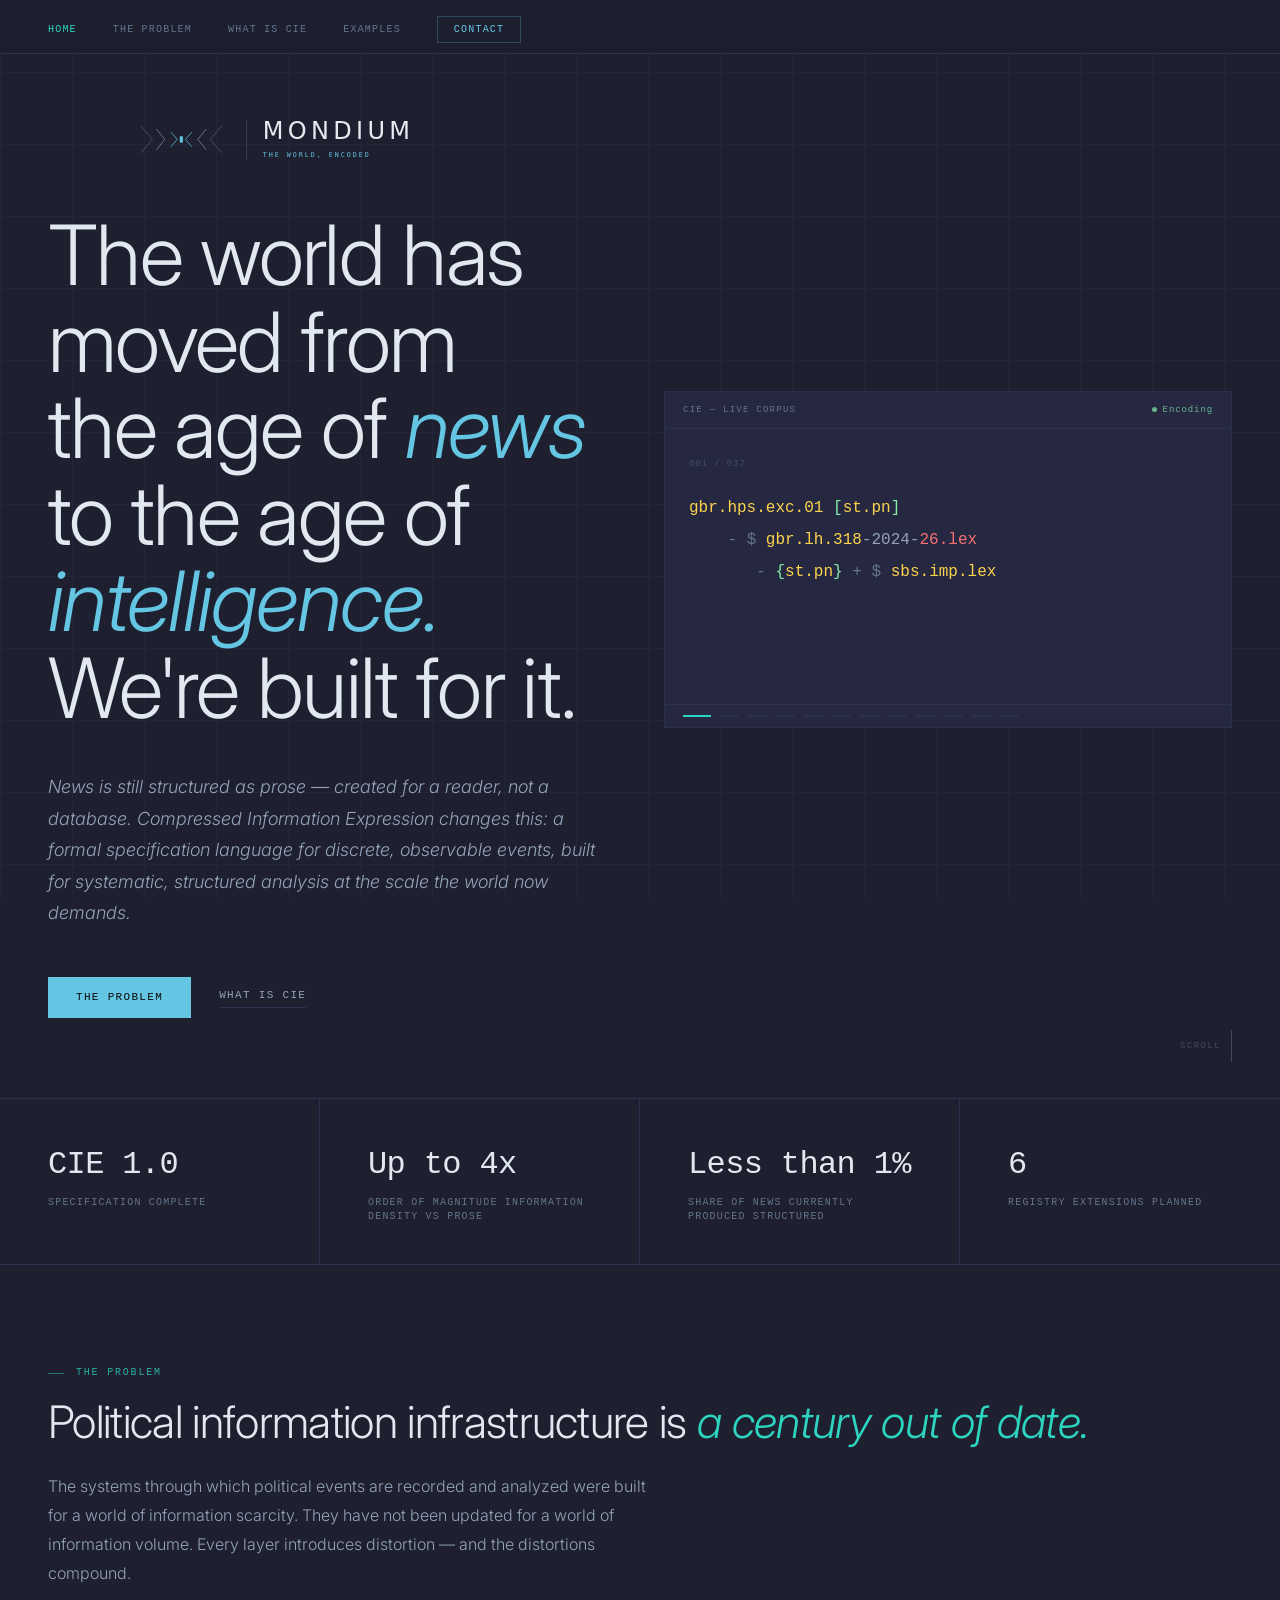
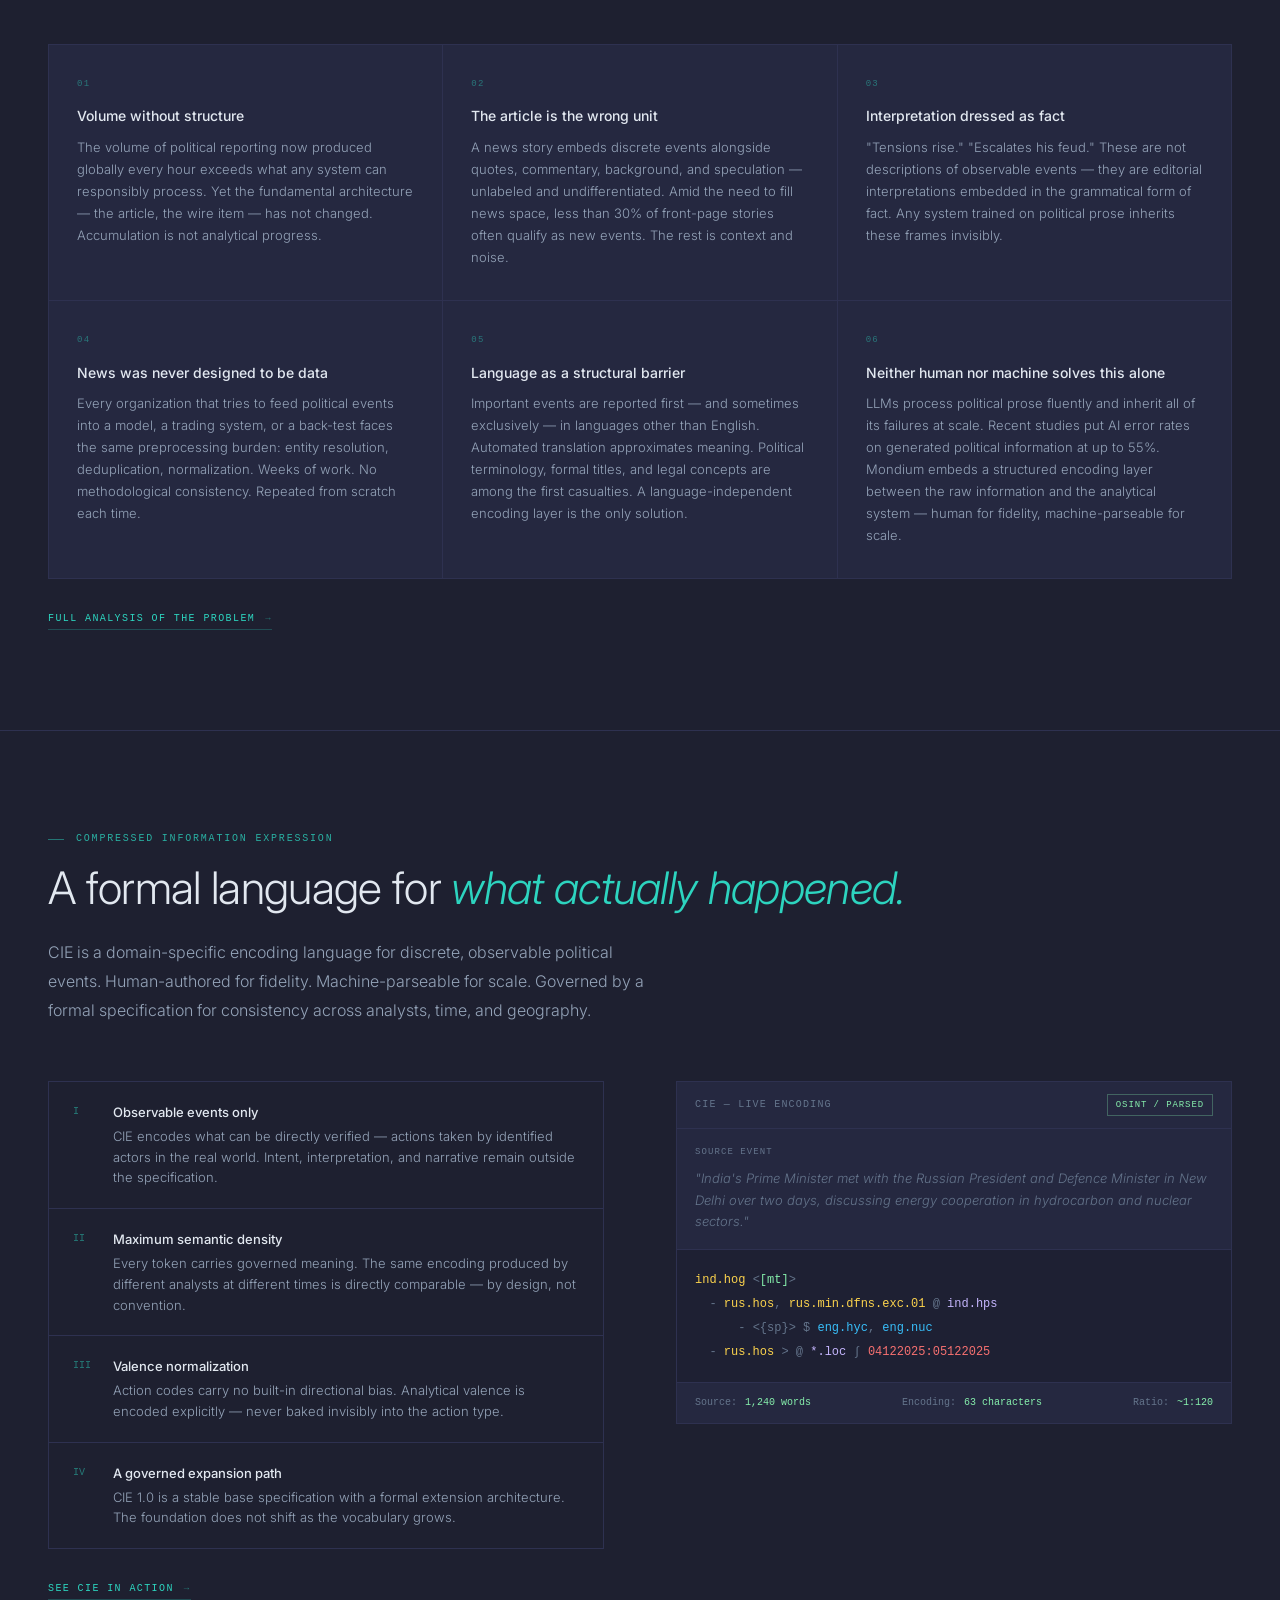
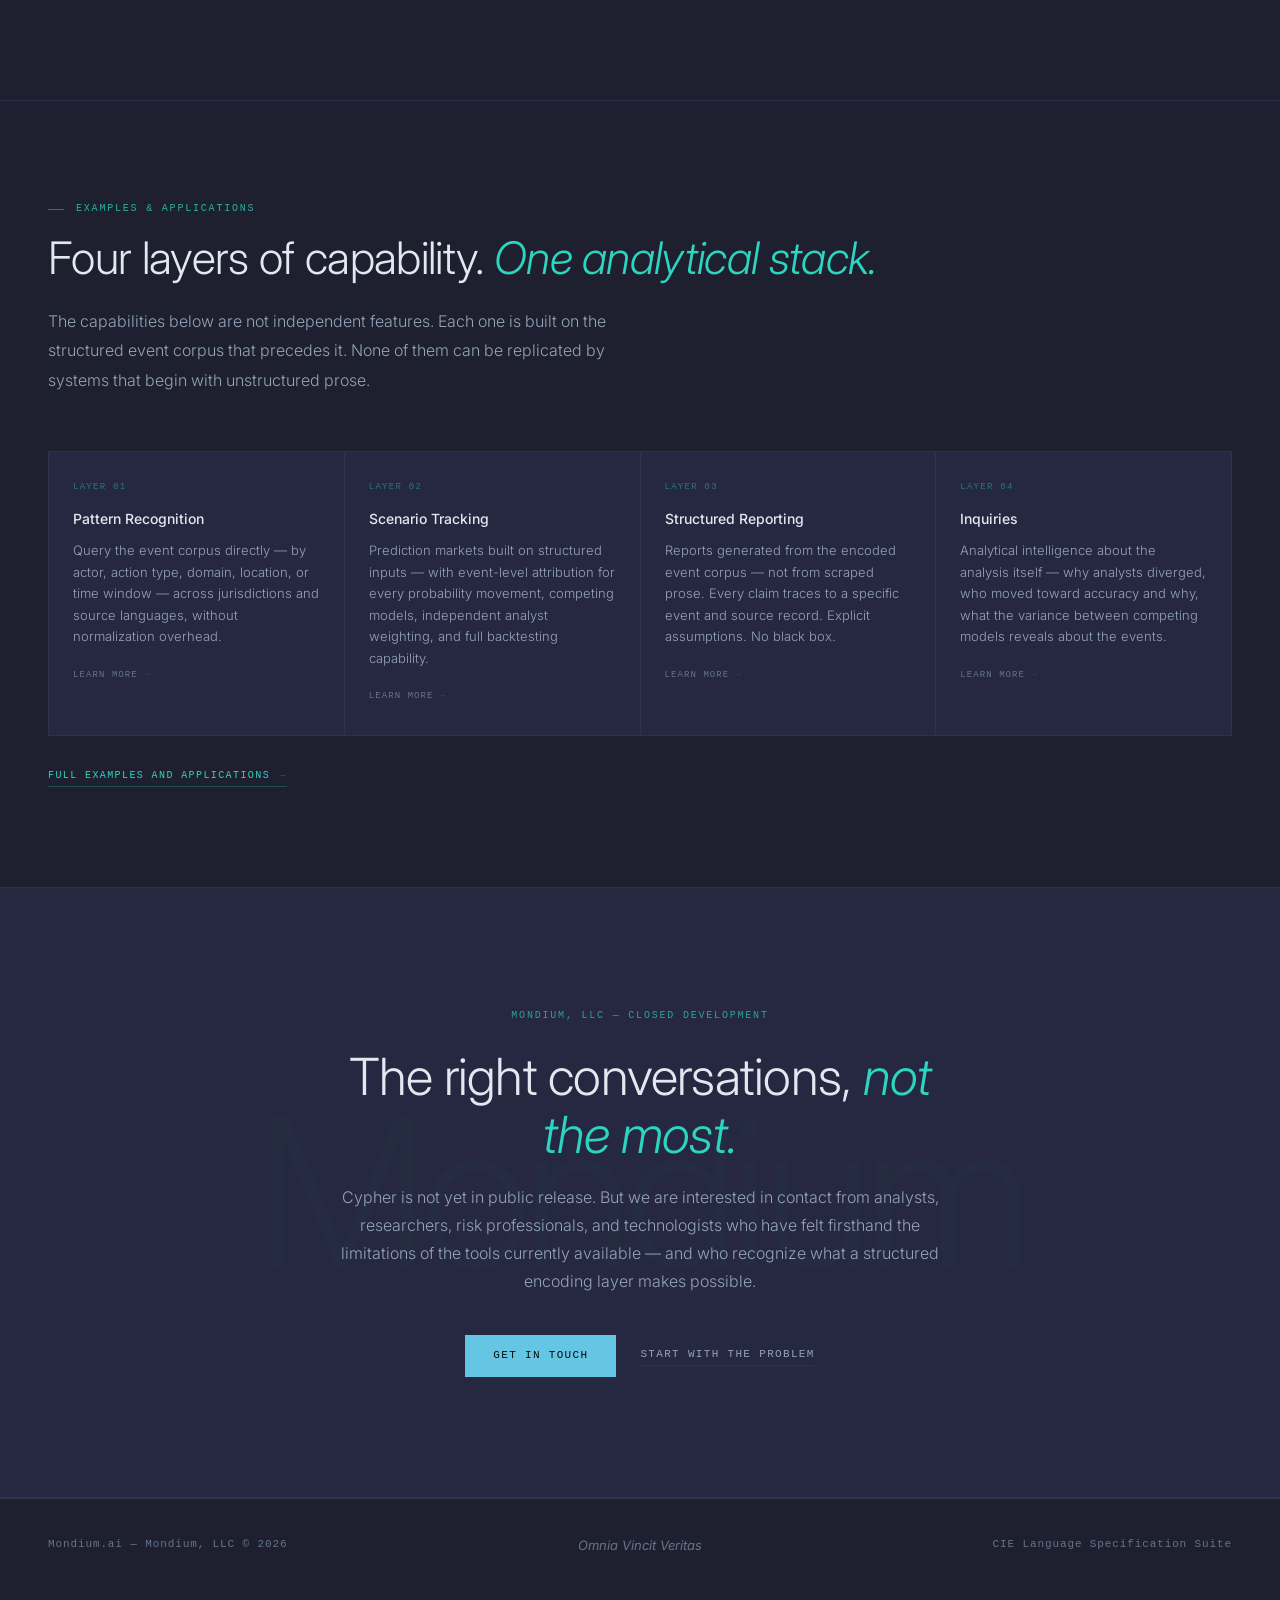
==== index.html @ 88718133 "Styling updates 3" ====
<!DOCTYPE html>
<html lang="en">
<head>
<meta charset="UTF-8">
<meta name="viewport" content="width=device-width, initial-scale=1.0">
<title>Mondium — From News to Intelligence</title>
<link rel="icon" type="image/svg+xml" href="mondium-favicon.jpg">
<link rel="stylesheet" href="https://fonts.googleapis.com/css2?family=Inter:wght@300;400;500&family=PT+Mono&display=swap">
<link rel="stylesheet" href="style.css">
</head>
<body>
<div class="page-wrap">

<!-- NAV -->
<nav>
  <div class="nav-inner">
    <ul class="nav-links">
      <li><a href="index.html" class="active">Home</a></li>
      <li><a href="problem.html">The Problem</a></li>
      <li><a href="cie.html">What Is CIE</a></li>
      <li><a href="examples.html">Examples</a></li>
      <li><a href="contact.html" class="nav-cta">Contact</a></li>
    </ul>
  </div>
</nav>

<!-- HERO -->
<div class="hero">
  <div class="hero-left">
    <img src="mondium-lockup-primary.svg" alt="Mondium" class="hero-logo">

    <h1 class="hero-title">
      The world has moved from<br>
      the age of <em>news</em><br>
      to the age of <em>intelligence.</em><br>
      We're built for it.
    </h1>

  <p class="hero-body">News is still structured as prose — created for a reader, not a database. Compressed Information Expression changes this: a formal specification language for discrete, observable events, built for systematic, structured analysis at the scale the world now demands.</p>

  <div class="hero-actions">
      <a href="problem.html" class="btn-primary">The Problem</a>
      <a href="cie.html" class="btn-ghost">What Is CIE</a>
    </div>
  </div><!-- /hero-left -->

  <div class="hero-right">
    <div class="animatic-shell">
      <div class="animatic-header">
        <span class="animatic-header-label">CIE — Live Corpus</span>
        <span class="animatic-status">Encoding</span>
      </div>
      <div class="animatic-body">
        <div class="animatic-counter" id="animatic-counter">001 / 038</div>
        <div class="animatic-text" id="animatic-text"></div>
      </div>
      <div class="animatic-footer" id="animatic-pips"></div>
    </div>
  </div>
 
  <div class="hero-scroll-indicator">Scroll</div>
</div>

<!-- METRICS STRIP -->
<div class="metrics-strip">
  <div class="metric">
    <span class="metric-value">CIE 1.0</span>
    <span class="metric-label">Specification complete</span>
  </div>
  <div class="metric">
    <span class="metric-value">Up to 4x</span>
    <span class="metric-label">Order of Magnitude information density vs Prose</span>
  </div>
  <div class="metric">
    <span class="metric-value">Less than 1%</span>
    <span class="metric-label">Share of news currently produced structured</span>
  </div>
  <div class="metric">
    <span class="metric-value">6</span>
    <span class="metric-label">Registry extensions planned</span>
  </div>
</div>

<!-- PROBLEM SECTION -->
<div class="landing-section" id="section-problem">
  <div class="section-inner">
    <div class="section-eyebrow">The Problem</div>
    <h2 class="section-h">Political information infrastructure is <em>a century out of date.</em></h2>
    <p class="section-intro">The systems through which political events are recorded and analyzed were built for a world of information scarcity. They have not been updated for a world of information volume. Every layer introduces distortion — and the distortions compound.</p>

    <div class="problem-grid">
      <div class="problem-card">
        <div class="problem-card-num">01</div>
        <h3>Volume without structure</h3>
        <p>The volume of political reporting now produced globally every hour exceeds what any system can responsibly process. Yet the fundamental architecture — the article, the wire item — has not changed. Accumulation is not analytical progress.</p>
      </div>
      <div class="problem-card">
        <div class="problem-card-num">02</div>
        <h3>The article is the wrong unit</h3>
        <p>A news story embeds discrete events alongside quotes, commentary, background, and speculation — unlabeled and undifferentiated. Amid the need to fill news space, less than 30% of front-page stories often qualify as new events. The rest is context and noise.</p>
      </div>
      <div class="problem-card">
        <div class="problem-card-num">03</div>
        <h3>Interpretation dressed as fact</h3>
        <p>"Tensions rise." "Escalates his feud." These are not descriptions of observable events — they are editorial interpretations embedded in the grammatical form of fact. Any system trained on political prose inherits these frames invisibly.</p>
      </div>
      <div class="problem-card">
        <div class="problem-card-num">04</div>
        <h3>News was never designed to be data</h3>
        <p>Every organization that tries to feed political events into a model, a trading system, or a back-test faces the same preprocessing burden: entity resolution, deduplication, normalization. Weeks of work. No methodological consistency. Repeated from scratch each time.</p>
      </div>
      <div class="problem-card">
        <div class="problem-card-num">05</div>
        <h3>Language as a structural barrier</h3>
        <p>Important events are reported first — and sometimes exclusively — in languages other than English. Automated translation approximates meaning. Political terminology, formal titles, and legal concepts are among the first casualties. A language-independent encoding layer is the only solution.</p>
      </div>
      <div class="problem-card">
        <div class="problem-card-num">06</div>
        <h3>Neither human nor machine solves this alone</h3>
        <p>LLMs process political prose fluently and inherit all of its failures at scale. Recent studies put AI error rates on generated political information at up to 55%. Mondium embeds a structured encoding layer between the raw information and the analytical system — human for fidelity, machine-parseable for scale.</p>
      </div>
    </div>

    <a href="problem.html" class="section-link">Full analysis of the problem <span>→</span></a>
  </div>
</div>

<!-- CIE SECTION -->
<div class="landing-section" id="section-cie">
  <div class="section-inner">
    <div class="section-eyebrow">Compressed Information Expression</div>
    <h2 class="section-h">A formal language for <em>what actually happened.</em></h2>
    <p class="section-intro">CIE is a domain-specific encoding language for discrete, observable political events. Human-authored for fidelity. Machine-parseable for scale. Governed by a formal specification for consistency across analysts, time, and geography.</p>

    <div class="cie-split">
      <div>
        <div class="cie-principles-list">
          <div class="cie-principle">
            <span class="cie-principle-glyph">I</span>
            <div class="cie-principle-text">
              <strong>Observable events only</strong>
              CIE encodes what can be directly verified — actions taken by identified actors in the real world. Intent, interpretation, and narrative remain outside the specification.
            </div>
          </div>
          <div class="cie-principle">
            <span class="cie-principle-glyph">II</span>
            <div class="cie-principle-text">
              <strong>Maximum semantic density</strong>
              Every token carries governed meaning. The same encoding produced by different analysts at different times is directly comparable — by design, not convention.
            </div>
          </div>
          <div class="cie-principle">
            <span class="cie-principle-glyph">III</span>
            <div class="cie-principle-text">
              <strong>Valence normalization</strong>
              Action codes carry no built-in directional bias. Analytical valence is encoded explicitly — never baked invisibly into the action type.
            </div>
          </div>
          <div class="cie-principle">
            <span class="cie-principle-glyph">IV</span>
            <div class="cie-principle-text">
              <strong>A governed expansion path</strong>
              CIE 1.0 is a stable base specification with a formal extension architecture. The foundation does not shift as the vocabulary grows.
            </div>
          </div>
        </div>

        <a href="cie.html" class="section-link">See CIE in action <span>→</span></a>
      </div>

      <div class="cie-encoding-preview">
        <div class="encoding-preview-header">
          <span class="encoding-preview-label">CIE — Live Encoding</span>
          <span class="encoding-preview-badge">OSINT / Parsed</span>
        </div>
        <div class="encoding-preview-source">
          <strong>Source event</strong>
          "India's Prime Minister met with the Russian President and Defence Minister in New Delhi over two days, discussing energy cooperation in hydrocarbon and nuclear sectors."
        </div>
<pre class="encoding-preview-code"><span class="tok-actor">ind.hog</span> <span class="tok-operator">&lt;</span><span class="tok-action">[mt]</span><span class="tok-operator">&gt;</span>
  <span class="tok-operator">-</span> <span class="tok-actor">rus.hos</span><span class="tok-operator">,</span> <span class="tok-actor">rus.min.dfns.exc.01</span> <span class="tok-operator">@</span> <span class="tok-location">ind.hps</span>
      <span class="tok-operator">-</span> <span class="tok-operator">&lt;{sp}&gt;</span> <span class="tok-operator">$</span> <span class="tok-domain">eng.hyc</span><span class="tok-operator">,</span> <span class="tok-domain">eng.nuc</span>
  <span class="tok-operator">-</span> <span class="tok-actor">rus.hos</span> <span class="tok-operator">&gt; @</span> <span class="tok-location">*.loc</span> <span class="tok-operator">&#x222b;</span> <span class="tok-value">04122025:05122025</span></pre>
        <div class="encoding-preview-footer">
          <span class="encoding-stat">Source: <span class="encoding-stat-val">1,240 words</span></span>
          <span class="encoding-stat">Encoding: <span class="encoding-stat-val">63 characters</span></span>
          <span class="encoding-stat">Ratio: <span class="encoding-stat-val">~1:120</span></span>
        </div>
      </div>
    </div>
  </div>
</div>

<!-- EXAMPLES SECTION -->
<div class="landing-section" id="section-examples">
  <div class="section-inner">
    <div class="section-eyebrow">Examples &amp; Applications</div>
    <h2 class="section-h">Four layers of capability. <em>One analytical stack.</em></h2>
    <p class="section-intro">The capabilities below are not independent features. Each one is built on the structured event corpus that precedes it. None of them can be replicated by systems that begin with unstructured prose.</p>

    <div class="stack-row">
      <a href="examples.html#entry-1" class="stack-card">
        <div class="stack-card-layer">Layer 01</div>
        <h3>Pattern Recognition</h3>
        <p>Query the event corpus directly — by actor, action type, domain, location, or time window — across jurisdictions and source languages, without normalization overhead.</p>
        <span class="stack-card-link">Learn more <span style="opacity:0.4; font-size:9px;">→</span></span>
      </a>
      <a href="examples.html#entry-2" class="stack-card">
        <div class="stack-card-layer">Layer 02</div>
        <h3>Scenario Tracking</h3>
        <p>Prediction markets built on structured inputs — with event-level attribution for every probability movement, competing models, independent analyst weighting, and full backtesting capability.</p>
        <span class="stack-card-link">Learn more <span style="opacity:0.4; font-size:9px;">→</span></span>
      </a>
      <a href="examples.html#entry-3" class="stack-card">
        <div class="stack-card-layer">Layer 03</div>
        <h3>Structured Reporting</h3>
        <p>Reports generated from the encoded event corpus — not from scraped prose. Every claim traces to a specific event and source record. Explicit assumptions. No black box.</p>
        <span class="stack-card-link">Learn more <span style="opacity:0.4; font-size:9px;">→</span></span>
      </a>
      <a href="examples.html#entry-4" class="stack-card">
        <div class="stack-card-layer">Layer 04</div>
        <h3>Inquiries</h3>
        <p>Analytical intelligence about the analysis itself — why analysts diverged, who moved toward accuracy and why, what the variance between competing models reveals about the events.</p>
        <span class="stack-card-link">Learn more <span style="opacity:0.4; font-size:9px;">→</span></span>
      </a>
    </div>

    <a href="examples.html" class="section-link">Full examples and applications <span>→</span></a>
  </div>
</div>

<!-- CTA SECTION -->
<div class="cta-section landing-section" id="section-cta">
  <div class="cta-bg">Mondium</div>
  <div class="cta-inner">
    <div class="cta-eyebrow">Mondium, LLC — Closed Development</div>
    <h2 class="cta-h">The right conversations, <em>not the most.</em></h2>
    <p class="cta-body">Cypher is not yet in public release. But we are interested in contact from analysts, researchers, risk professionals, and technologists who have felt firsthand the limitations of the tools currently available — and who recognize what a structured encoding layer makes possible.</p>
    <div class="cta-actions">
      <a href="contact.html" class="btn-primary">Get in touch</a>
      <a href="problem.html" class="btn-ghost">Start with the problem</a>
    </div>
  </div>
</div>

<!-- FOOTER -->
<footer>
  <span class="footer-left">Mondium<em>.</em>ai — Mondium, LLC © 2026</span>
  <span class="footer-motto">Omnia Vincit Veritas</span>
  <span class="footer-right">CIE Language Specification Suite</span>
</footer>

</div><!-- /page-wrap -->

<script>
// ── SCROLL REVEAL ──
const sections = document.querySelectorAll('.landing-section');
const revealObs = new IntersectionObserver((entries) => {
  entries.forEach(e => { if (e.isIntersecting) e.target.classList.add('visible'); });
}, { threshold: 0.06 });
sections.forEach(s => revealObs.observe(s));
 
// ── CIE ANIMATIC ──
const EXAMPLES = [
  `rus.hos.spx [st.sn]
   - $ {st.pr} / usa.hos -> rus<>ukr
    - {st.sn} rus.hos x[rv] {st.pr}
        - [st.gp] $ {st.sp} -> (usa, ukr).hos`,
 
  `usa.hos <[mt]>
    - usa.sbs.nys.lh.102 $ usa.sbs.nys.nyc.exc.01`,
 
  `gbr.uh.522 [rp.re]
     - $ axn.hlth / gbr.hog ∫ 01012020:30042021
        - {rp.re} [st.cr] *.hlth
       - [st.pr] $ *.hlth, *.scnc, *.infr.cms`,
 
  `jpn.sbs.nii.exc.01 [vu]
    - $ {sb} / jpn.com.soe.4911.01
       - *.exc.01 [an.in] $ [nt] {vu} @ jpn.sbs.nii.lh
               - >> {nt} 02122025`,
 
  `aus.min.infr.cms.psc.exc.01 [su]
    - $ aus.prl.lh.2024.127.lex
       - {su} -> usa.com.4899.006
               - > 10122025`,
 
  `nga.org.rlg.xtn.mmb.001.exc.01 [st.ds]
    - [st.es] $ {ab}.qty ^ ev.21112025.waf.001
              - 12.adt, 303.enf`,
 
  `usa.min.forn.exc.01 <[mt]> ukr.min.dfns.ary.exc.03
    - $ ukr<>rus @ che.sbs.gnv
          - usa.min.forn.exc.01 [st.pn] {mt} :: ++
          - ukr.min.dfns.exc.01 [st.gp] {mt}`,
 
  `(fra.min.jstc, .gndm).exc.01 [st.gp]
    - @ fra.sbs.pac.cpl
    - $ axn.vrbn, *.psc @ *.loc
           - {an.in} min.jstc, .gndm >> [sr] @ *.loc`,
 
  `bra.jud.grtc.01 [rl]
    - {rl} $ ap-2668.dkt
      - -> bra.1955.001 :: [jl] ∫ *.dt:27112052`,
 
  `gbr.hps.exc.01 [st.pn]
    - $ gbr.lh.318-2024-26.lex
       - {st.pn} + $ sbs.imp.lex`,
 
  `vat.sbs.kdn.knt.exc.01 [st.cr]
    - ^ e.21112025.waf.001 $ axn / nga.min.gndm`,
 
  `indv.und [cl.ax]
     - $ usa.com.pvt.2911.01
      - >> com.unm [vs] *.com usd.15.bln ∫ *:31122025`,
 
  `deu.sbs.fsc.jstc.grct.vrbn.02 [op]
    - az-4st-2-25.dkt {id} vrbn.angf
        - 6.hom, 1.fem
              - *.dkt [st.as] *.civ $ vrbn.ide.051`,
 
  `ukr.hos.dfns.cme.exc.01 [cl.fx]
    - ^ e.23112025.weu.002
            - {cl.fx} : <[ag]> ^ e.*`,
 
  `fra.hos [a-in]
    - >> [st.pr] _dfns.lex_ ∫ *:29112025
       - [st.ds] *.lex $ fra.min.dfns {hi}`,
 
  `chn.sbs.hkg.ntfd.incd.exc.01 [st.ds]
    - $ axn.incd @ *.loc 26112025.utc.0651
            - {di} civ.65 + , {ij} *.270 -
           - unk.hom, *.fem, *.enf`,
 
  `gnb.1972.001 [st.cf]
   - gnb.min.dfns.ary {rm} gnb.1972.001 ! gnb.hos`,
 
  `usa.sbs.geo.jstc.vrbn.cmte.exc.01 [st.sn]
    - $ 23sc188947.dkt
        - {wd} dkt.*`,
 
  `fra.jstc.grtc.vrbn [rl]
    - $ 24-82.486.dkt
        - {rl} $ dkt.* : sldg`,
 
  `igo.002.exc.exc.01 [st.sn]
    - @ igo.002.lh
          - {st.cr} rus.min.forn ^ e.23112025.weu.0002
               - {st.pn} rus.min.forn x[rc] <{mt}>`,
 
  `gnb.hos.gndm.exc.01 [st.cf]
    - $ gnb.dfns.ary {rm} gnb.1972.018 $ gnb.hos
           - [s-st] {ap} $ gnb.hos : gnb.1960.021`,
 
  `isr.hog.dfns.dig.cme.spx {st.ds}
    - {ak} # (dig) @ isr.com.sec.5911
           - ∫ unk.wk:*.dt
        - [s-as] $ {ak} -> irn.min.intl / org.und.06`,
 
  `ind.hog <[mt]>
    - rus.hos, rus.min.dfns.exc.01 @ ind.hps
           - <{sp}> $ eng.hyc, eng.nuc
       - rus.hos > @ *.loc ∫ 04122025:05122025`,
 
  `chn.ccp.cme.exc.01 <[mt]>
    - fra.hos @ chn.hps
      - <{sp}> $ rus<>ukr, chn<>fra
          - fra.hos > @ *.loc ∫ 04122025:06122025`,
 
  `esp.com.soe.4833.01 [st.sn]
        - $ che.org.4833.01 / ∫ ev.12052026:16052026.weu
            - {st.sn} x[rc] *.ev`,
 
  `usa.hos.spx [an.mt]
    - usa.min.forn.amb.spec.012 <> ukr.hos.dfns.cme.chm.exc.01
            - > 04122025, @ usa.sbs.fld.mia
               - <[sp]> $ ukr<>rus`,
 
  `usa.hos.spx [st.rp]
    - rwa.hos <{mt}> cod.hos @ usa.cpl
            - {st.rp} rwa.hos [ag] cod.hos $ || <{ak}> @ (rwa, cod).grnz`,
 
  `igo.002.exc.exc.01 [st.sn]
    - $ igo.002.lh *.uh /{vu}/ com.2025.828.lex
          - // $ *.lh.cme.resr.eng, *.lh.cme.trde, *.lh, *.uh {vo}
             - *.lh, .uh [vo] ∫ 11122025:15122025`,
 
  `usa.sbs.ilo.chi.educ.cme.spx [st.sn] $ ilo.sbs.chi.2024.l.004023.dkt
       - {sl} $ dkt.klgr ~ USD 17.5 mln`,
 
  `twn.com.3672.012 [rp.re]
        - $ 3355.vpkt.prx
        - *.prx ∫ 2024.4:2025.4 ~ 117.38.pct usd`,
 
  `deu.com.2711.003 [cl.ax] fra.hos {s-cr} $ usa.hos
        - {s-cr} @ *.hos<{sp}>ukr.hos, deu.hog
        - *. usa.hos x[rc] ukr<{sp}>rus`,
 
  `rus.hos [s-gp] $ rus<>ukr / <{mt}>, <{ag}>`,
 
  `sgp.jstc.grtc.vrbn.02 [rl]
     - $ (900426-2024, 900427-2024).dkt
     - {rl} $ *.dkt : sldg`,
 
  `tha.dfns.ary.spx [st.ds]
    - tha.ary {ak} khm.loc.3+
         - {ak} @ ∫ ~ (13.9.no, 103.2.es).loc # *.ary, *.arf
         - [cl.uv] khm.ary [nu] tha.ary.unk.1+ [ij] *.8.+`,
 
  `jpn.min.infr.mteo.spx [st.wr]
    - $ natx.smsc ~ @ (40.8.no, 143.2.es)
    - {st.wr} natx.tsun @ jpn.sbs.amr, *.hkk, *.iwt`,
 
  `ben.hos [st.sn] $ ev.07122025.ssa.001
  - [s-cf] ^ *.ev x[rm] ben.1958.001 $ ben.hos`,
 
  `rus.hos.spx [st.sn]
 - $ {st.pr} / usa.hos
     - >> [ap] usa.1982.001`
];
 
// Lightweight syntax colorizer
function colorize(text) {
  // We build the output char by char but apply spans around recognizable token patterns
  // Use a simple replacement approach on the plain text
  let html = text
    // Escape HTML first
    .replace(/&/g, '&amp;')
    .replace(/</g, '&lt;')
    .replace(/>/g, '&gt;');
 
  // Action codes [xx.xx] and {xx.xx}
  html = html.replace(/(\[[\w.\-]+\])/g, '<span class="t-action">$1</span>');
  html = html.replace(/(\{[\w.\-]+\})/g, '<span class="t-action">$1</span>');
 
  // Operators: ->, >>, !, ::, ^, @, $, ∫, ~, #, *, //, /, |, +, -, <>, ++, --
  html = html.replace(/(->|>>|&lt;&gt;|\+\+|--|\|\||::|\^|@|\$|∫|~|#|\/\/|[+\-!|\/](?!\w))/g,
    '<span class="t-op">$1</span>');
 
  // Location patterns: *.sbs.xxx, xxx.sbs.xxx, coordinate (nn.n.xx, nn.n.xx)
  html = html.replace(/([a-z]{2,5}\.sbs\.[a-z0-9.]+)/g, '<span class="t-location">$1</span>');
  html = html.replace(/(\(\d+\.\d+\.[a-z]+,\s*\d+\.\d+\.[a-z]+\))/g, '<span class="t-location">$1</span>');
 
  // Domain codes: axn.xxx, eng.xxx, natx.xxx, vrbn.xxx, psc, infr, etc
  html = html.replace(/\b(axn|eng|natx|vrbn|psc|infr|incd|ide|hlth|scnc|cms|sec|gndm|dfns|forn|jstc|rlg|educ|com|trde|resr)\.[a-z0-9.]+/g,
    '<span class="t-domain">$&</span>');
 
  // Actor patterns: 3-letter country code dot chains
  html = html.replace(/\b([a-z]{2,4}\.[a-z0-9]{2,}(?:\.[a-z0-9]+){0,6})\b/g, (match) => {
    // avoid re-wrapping already-wrapped spans
    if (match.startsWith('t-') || match.includes('span')) return match;
    return `<span class="t-actor">${match}</span>`;
  });
 
  // Values: dates, numbers with units
  html = html.replace(/\b(\d{8}|\d{4,8}:\d{4,8}|\d+\.\d+\.(?:pct|bln|mln)|usd\.\d+[\.\d]*|USD\s[\d.]+\s\w+|\d+\.\w+)\b/g,
    '<span class="t-value">$1</span>');
 
  return html;
}
 
const textEl    = document.getElementById('animatic-text');
const counterEl = document.getElementById('animatic-counter');
const pipsEl    = document.getElementById('animatic-pips');
 
const TOTAL     = EXAMPLES.length;
const TYPECHAR  = 18;   // ms per character
const PAUSE     = 3200; // ms to hold after full reveal
const FADE      = 400;  // ms fade transition
 
// Build pip indicators (show up to 12, dots for rest)
const PIP_MAX = 12;
for (let i = 0; i < Math.min(TOTAL, PIP_MAX); i++) {
  const pip = document.createElement('div');
  pip.className = 'animatic-progress-pip';
  pip.id = `pip-${i}`;
  pipsEl.appendChild(pip);
}
 
// Shuffle array (Fisher-Yates)
function shuffle(arr) {
  const a = [...arr];
  for (let i = a.length - 1; i > 0; i--) {
    const j = Math.floor(Math.random() * (i + 1));
    [a[i], a[j]] = [a[j], a[i]];
  }
  return a;
}
 
let queue    = shuffle(EXAMPLES);
let idx      = 0;
let charTimer, pauseTimer;
let running  = true;
 
function updatePips(n) {
  const pipIdx = n % PIP_MAX;
  document.querySelectorAll('.animatic-progress-pip').forEach((p, i) => {
    p.classList.toggle('active', i === pipIdx);
  });
}
 
function updateCounter(n) {
  const display = String(n + 1).padStart(3, '0');
  const total   = String(TOTAL).padStart(3, '0');
  counterEl.textContent = `${display} / ${total}`;
}
 
function typeExample(exampleIdx) {
  if (!running) return;
  const raw   = queue[exampleIdx % queue.length];
  const chars = [...raw]; // preserve unicode
  let   pos   = 0;
 
  updateCounter(exampleIdx);
  updatePips(exampleIdx);
 
  textEl.style.opacity = '0';
  textEl.innerHTML     = '';
 
  // Short fade-in delay then start typing
  setTimeout(() => {
    textEl.style.transition = `opacity ${FADE}ms`;
    textEl.style.opacity    = '1';
 
    function typeNext() {
      if (!running) return;
      if (pos < chars.length) {
        pos++;
        // Render colorized version of what's typed so far
        const partial = chars.slice(0, pos).join('');
        textEl.innerHTML = colorize(partial) + '<span class="animatic-cursor"></span>';
        charTimer = setTimeout(typeNext, TYPECHAR);
      } else {
        // Finished — remove cursor, pause, then fade out
        textEl.innerHTML = colorize(raw);
        pauseTimer = setTimeout(() => {
          textEl.style.transition = `opacity ${FADE}ms`;
          textEl.style.opacity    = '0';
          setTimeout(() => {
            idx = (idx + 1) % TOTAL;
            if (idx === 0) queue = shuffle(EXAMPLES); // re-shuffle each cycle
            typeExample(idx);
          }, FADE + 80);
        }, PAUSE);
      }
    }
 
    typeNext();
  }, 120);
}
 
// Pause when tab hidden, resume when visible
document.addEventListener('visibilitychange', () => {
  if (document.hidden) {
    running = false;
    clearTimeout(charTimer);
    clearTimeout(pauseTimer);
  } else {
    running = true;
    typeExample(idx);
  }
});
 
// Kick off
typeExample(0);
</script>
</body>
</html>
---- style.css ----
/* ── RESET ── */
*, *::before, *::after { box-sizing: border-box; margin: 0; padding: 0; }

/* ── DESIGN TOKENS ── */
:root {
  --bg:             #1e2030;
  --bg-surface:     #252840;
  --bg-card:        #252840;
  --bg-card-hover:  #2e3150;
  --border:         #2e3150;
  --border-med:     rgba(46,49,80,0.8);
  --border-accent:  rgba(45,212,191,0.3);
  --text-primary:   #e2e8f0;
  --text-secondary: #94a3b8;
  --text-tertiary:  #64748b;
  --accent:         #2dd4bf;
  --accent-bright:  #2dd4bf;
  --accent-dim:     rgba(45,212,191,0.12);
  --mono-green:     #86efac;
  --mono-amber:     #fcd34d;
  --mono-blue:      #38bdf8;
  --mono-red:       #f87171;
  --mono-purple:    #c4b5fd;
  --font-ui:   'Inter', sans-serif;
  --font-mono: 'PT Mono', monospace;
  --sans:  'Inter', sans-serif;
  --mono:  'PT Mono', monospace;
  --serif: 'Inter', sans-serif;
  --grid-size: 72px;
}

/* ── BASE ── */
html { scroll-behavior: smooth; }

body {
  background: var(--bg);
  color: var(--text-primary);
  font-family: var(--sans);
  font-size: 15px;
  line-height: 1.6;
  -webkit-font-smoothing: antialiased;
}

body::before {
  content: '';
  position: fixed;
  inset: 0;
  background-image:
    linear-gradient(var(--border) 1px, transparent 1px),
    linear-gradient(90deg, var(--border) 1px, transparent 1px);
  background-size: var(--grid-size) var(--grid-size);
  pointer-events: none;
  z-index: 0;
  opacity: 0.35;
}

.page-wrap { position: relative; z-index: 1; }

/* ── NAVIGATION ── */
nav {
  position: fixed;
  top: 0; left: 0; right: 0;
  z-index: 100;
  background: rgba(30,32,48,0.92);
  backdrop-filter: blur(16px);
  border-bottom: 1px solid var(--border);
  height: 54px;
  display: flex;
  align-items: center;
  padding: 0 48px;
}

.nav-inner {
  max-width: 1280px;
  width: 100%;
  margin: 0 auto;
  display: flex;
  align-items: center;
  justify-content: space-between;
}

.nav-logo {
  font-family: var(--mono);
  font-size: 12px;
  font-weight: 500;
  letter-spacing: 0.14em;
  color: var(--text-primary);
  text-decoration: none;
  text-transform: uppercase;
}
.nav-logo em { font-style: normal; color: var(--accent); }

.nav-logo img {
  height: 28px;
  width: auto;
}

.nav-links {
  display: flex;
  align-items: center;
  gap: 36px;
  list-style: none;
}

.nav-links a {
  font-family: var(--mono);
  font-size: 10px;
  letter-spacing: 0.12em;
  text-transform: uppercase;
  color: var(--text-tertiary);
  text-decoration: none;
  transition: color 0.2s;
}
.nav-links a:hover  { color: var(--text-secondary); }
.nav-links a.active { color: var(--accent); }

.nav-cta {
  font-family: var(--mono);
  font-size: 10px;
  letter-spacing: 0.12em;
  text-transform: uppercase;
  color: oklch(0.78 0.10 220) !important;
  border: 1px solid oklch(0.78 0.10 220 / 0.25);
  padding: 7px 16px;
  text-decoration: none;
  transition: background 0.2s;
}
.nav-cta:hover { background: oklch(0.78 0.10 220 / 0.10); }

/* ── LAYOUT ── */
.page-container {
  max-width: 1280px;
  margin: 0 auto;
  padding: 0 48px;
}

/* ── PAGE HEADER ── */
.page-header {
  padding-top: 130px;
  padding-bottom: 80px;
  border-bottom: 1px solid var(--border);
}

.page-header-single { max-width: 780px; }

.breadcrumb {
  font-family: var(--mono);
  font-size: 10px;
  letter-spacing: 0.16em;
  text-transform: uppercase;
  color: var(--text-tertiary);
  margin-bottom: 40px;
  display: flex;
  align-items: center;
  gap: 10px;
}
.breadcrumb a { color: var(--text-tertiary); text-decoration: none; }
.breadcrumb a:hover { color: var(--text-secondary); }
.breadcrumb-sep { opacity: 0.4; }
.breadcrumb-current { color: var(--accent); opacity: 0.7; }

.page-header-grid {
  display: grid;
  grid-template-columns: 1fr 420px;
  gap: 80px;
  align-items: end;
}

.page-title {
  font-family: var(--serif);
  font-weight: 300;
  font-size: clamp(38px, 5vw, 64px);
  line-height: 1.08;
  letter-spacing: -0.015em;
  color: var(--text-primary);
  margin-bottom: 28px;
}
.page-title em { font-style: italic; color: var(--accent); }

.page-intro {
  font-style: italic;
  font-weight: 300;
  font-size: 18px;
  line-height: 1.75;
  color: var(--text-secondary);
  max-width: 620px;
}

.header-aside { padding-bottom: 8px; }

/* ── ASIDE / TOC ── */
.aside-block {
  border: 1px solid var(--border);
  padding: 28px;
  background: var(--bg-card);
}

.aside-label {
  font-family: var(--mono);
  font-size: 10px;
  letter-spacing: 0.14em;
  text-transform: uppercase;
  color: var(--text-tertiary);
  margin-bottom: 20px;
  padding-bottom: 16px;
  border-bottom: 1px solid var(--border);
}

.toc-list {
  list-style: none;
  display: flex;
  flex-direction: column;
}

.toc-item {
  display: flex;
  align-items: baseline;
  gap: 14px;
  padding: 10px 28px;
  border-bottom: 1px solid var(--border);
  cursor: pointer;
  margin: 0 -28px;
  transition: background 0.15s;
}
.toc-item:last-child { border-bottom: none; }
.toc-item:hover { background: var(--bg-card-hover); }

.toc-num {
  font-family: var(--mono);
  font-size: 10px;
  color: var(--text-tertiary);
  min-width: 20px;
}

.toc-text {
  font-size: 13px;
  font-weight: 400;
  color: var(--text-secondary);
  line-height: 1.4;
}

/* ── CONTENT BODY ── */
.content-body {
  display: grid;
  grid-template-columns: 1fr 280px;
  align-items: start;
}

.content-main {
  border-right: 1px solid var(--border);
  padding-right: 72px;
  padding-bottom: 120px;
}

.content-sidebar {
  padding-left: 48px;
  padding-top: 80px;
  position: sticky;
  top: 100px;
}

/* ── ENTRIES (scroll-reveal rows) ── */
.problem-entry,
.cie-entry {
  padding: 72px 0;
  border-bottom: 1px solid var(--border);
  opacity: 0;
  transform: translateY(20px);
  transition: opacity 0.7s ease, transform 0.7s ease;
}
.problem-entry.visible,
.cie-entry.visible { opacity: 1; transform: translateY(0); }
.problem-entry:last-child,
.cie-entry:last-child { border-bottom: none; }

.entry-meta {
  display: flex;
  align-items: center;
  gap: 16px;
  margin-bottom: 32px;
}

.entry-num {
  font-family: var(--mono);
  font-size: 10px;
  letter-spacing: 0.14em;
  color: var(--accent);
  opacity: 0.6;
  min-width: 28px;
  padding-top: 2px;
}

.entry-tag {
  font-family: var(--mono);
  font-size: 10px;
  letter-spacing: 0.12em;
  text-transform: uppercase;
  color: var(--text-tertiary);
  border: 1px solid var(--border);
  padding: 4px 10px;
}

.entry-h {
  font-weight: 300;
  font-size: clamp(22px, 3vw, 32px);
  line-height: 1.18;
  color: var(--text-primary);
  margin-bottom: 28px;
  letter-spacing: -0.01em;
}
.entry-h em { font-style: italic; color: var(--accent); }

.entry-body { display: flex; flex-direction: column; gap: 18px; }
.entry-body p { font-size: 15px; font-weight: 300; line-height: 1.82; color: var(--text-secondary); }
.entry-body p strong { font-weight: 500; color: var(--text-primary); }

/* ── PULL QUOTE ── */
.pull-quote {
  margin: 32px 0;
  padding: 28px 32px;
  border-left: 2px solid var(--accent);
  background: var(--bg-card);
}
.pull-quote p { font-style: italic; font-weight: 300; font-size: 17px !important; line-height: 1.7 !important; color: var(--text-primary) !important; }
.pull-quote cite { display: block; margin-top: 12px; font-family: var(--mono); font-size: 10px; letter-spacing: 0.12em; color: var(--text-tertiary); font-style: normal; }

/* ── CALLOUT ── */
.callout {
  display: flex;
  gap: 20px;
  background: var(--bg-card);
  border: 1px solid var(--border);
  padding: 24px 28px;
  margin: 28px 0;
}
.callout-icon { font-family: var(--mono); font-size: 11px; color: var(--accent); opacity: 0.7; min-width: 20px; padding-top: 1px; }
.callout-text { font-size: 13px !important; font-weight: 400 !important; line-height: 1.7 !important; color: var(--text-primary) !important; }

/* ── DATA POINTS ── */
.data-row {
  display: grid;
  grid-template-columns: 1fr 1fr 1fr;
  gap: 1px;
  background: var(--border);
  border: 1px solid var(--border);
  margin: 32px 0;
}
.data-cell { background: var(--bg-card); padding: 24px; }
.data-figure { font-family: var(--mono); font-size: 24px; font-weight: 500; color: var(--text-primary); display: block; margin-bottom: 6px; letter-spacing: -0.02em; }
.data-desc { font-size: 12px; font-weight: 300; color: var(--text-tertiary); line-height: 1.5; }

/* ── NOISE VISUALIZATION ── */
.noise-viz {
  border: 1px solid var(--border);
  background: var(--bg-card);
  margin: 32px 0;
  overflow: hidden;
}
.noise-viz-header { padding: 14px 20px; border-bottom: 1px solid var(--border); display: flex; align-items: center; justify-content: space-between; }
.noise-viz-title { font-family: var(--mono); font-size: 10px; letter-spacing: 0.12em; text-transform: uppercase; color: var(--text-tertiary); }
.noise-legend { display: flex; gap: 16px; align-items: center; }
.legend-item { display: flex; align-items: center; gap: 6px; font-family: var(--mono); font-size: 9px; letter-spacing: 0.1em; color: var(--text-tertiary); }
.legend-dot { width: 8px; height: 8px; border-radius: 1px; }
.dot-noise  { background: rgba(45,212,191,0.2); }
.dot-signal { background: var(--mono-green); }
.noise-bars { padding: 20px; display: flex; flex-direction: column; gap: 8px; }
.bar-row { display: flex; align-items: center; gap: 12px; }
.bar-label { font-family: var(--mono); font-size: 9px; letter-spacing: 0.08em; color: var(--text-tertiary); min-width: 60px; text-align: right; text-transform: uppercase; }
.bar-track { flex: 1; height: 20px; background: rgba(255,255,255,0.03); position: relative; display: flex; overflow: hidden; }
.bar-fill-noise  { height: 100%; background: rgba(45,212,191,0.15); border-right: 1px solid rgba(45,212,191,0.2); }
.bar-fill-signal { height: 100%; background: rgba(134,239,172,0.25); border-right: 1px solid rgba(134,239,172,0.4); }
.bar-pct { font-family: var(--mono); font-size: 9px; color: var(--text-tertiary); min-width: 28px; }

/* ── EXAMPLE BLOCKS ── */
.example-block { border: 1px solid var(--border); background: var(--bg-card); margin: 28px 0; overflow: hidden; }
.example-label-row { display: grid; grid-template-columns: 1fr 1fr; border-bottom: 1px solid var(--border); }
.example-col-label { font-family: var(--mono); font-size: 9px; letter-spacing: 0.14em; text-transform: uppercase; padding: 12px 20px; color: var(--text-tertiary); }
.example-col-label:first-child { border-right: 1px solid var(--border); }
.example-content-row { display: grid; grid-template-columns: 1fr 1fr; }
.example-prose-col { padding: 20px; border-right: 1px solid var(--border); }
.example-prose-col p { font-style: italic; font-size: 13px; font-weight: 300; line-height: 1.7; color: var(--text-secondary); }
.example-noise-col { padding: 20px; display: flex; flex-direction: column; gap: 6px; }

.noise-tag { display: inline-block; font-family: var(--mono); font-size: 10px; letter-spacing: 0.08em; padding: 3px 9px; border: 1px solid; width: fit-content; }
.noise-tag.vague     { color: rgba(148,163,184,0.6); border-color: rgba(148,163,184,0.2); }
.noise-tag.opinion   { color: rgba(248,113,113,0.6); border-color: rgba(248,113,113,0.2); }
.noise-tag.duplicate { color: rgba(56,189,248,0.6);  border-color: rgba(56,189,248,0.2); }
.noise-tag.context   { color: rgba(196,181,253,0.6); border-color: rgba(196,181,253,0.2); }
.noise-tag.signal    { color: rgba(134,239,172,0.8); border-color: rgba(134,239,172,0.35); }
.noise-caption { font-size: 11px; font-weight: 300; color: var(--text-tertiary); line-height: 1.6; margin-top: 8px; }

/* ── SIDEBAR PROGRESS ── */
.sidebar-progress { display: flex; flex-direction: column; margin-bottom: 48px; }
.progress-item { display: flex; gap: 14px; align-items: flex-start; padding: 12px 0; border-bottom: 1px solid var(--border); cursor: pointer; opacity: 0.45; transition: opacity 0.2s; }
.progress-item:last-child { border-bottom: none; }
.progress-item.active { opacity: 1; }
.progress-dot { width: 6px; height: 6px; border-radius: 50%; background: var(--text-tertiary); margin-top: 6px; flex-shrink: 0; transition: background 0.2s; }
.progress-item.active .progress-dot { background: var(--accent); }
.progress-label { font-family: var(--mono); font-size: 10px; letter-spacing: 0.1em; color: var(--text-secondary); line-height: 1.4; text-transform: uppercase; }
.progress-item.active .progress-label { color: var(--text-primary); }

.sidebar-cta { border: 1px solid var(--border); padding: 24px; background: var(--bg-card); }
.sidebar-cta-label { font-family: var(--mono); font-size: 9px; letter-spacing: 0.14em; text-transform: uppercase; color: var(--text-tertiary); margin-bottom: 12px; }
.sidebar-cta p { font-size: 13px; font-weight: 300; line-height: 1.65; color: var(--text-secondary); margin-bottom: 16px; }
.sidebar-cta-link { font-family: var(--mono); font-size: 10px; letter-spacing: 0.12em; text-transform: uppercase; color: var(--accent); text-decoration: none; border-bottom: 1px solid rgba(45,212,191,0.3); padding-bottom: 2px; display: inline-block; }

/* ── CONCLUSION ── */
.conclusion-entry {
  padding: 72px 0 0;
  opacity: 0;
  transform: translateY(20px);
  transition: opacity 0.7s ease, transform 0.7s ease;
}
.conclusion-entry.visible { opacity: 1; transform: translateY(0); }
.conclusion-rule { display: flex; align-items: center; gap: 20px; margin-bottom: 48px; }
.conclusion-rule::before, .conclusion-rule::after { content: ''; flex: 1; height: 1px; background: var(--border); }
.conclusion-rule span { font-family: var(--mono); font-size: 10px; letter-spacing: 0.16em; text-transform: uppercase; color: var(--text-tertiary); white-space: nowrap; }
.conclusion-text { font-weight: 300; font-size: clamp(20px, 2.5vw, 28px); line-height: 1.55; color: var(--text-primary); max-width: 680px; margin-bottom: 24px; }
.conclusion-text em { font-style: italic; color: var(--accent); }
.conclusion-body { font-size: 15px; font-weight: 300; line-height: 1.82; color: var(--text-secondary); max-width: 620px; margin-bottom: 40px; }

.next-page-link {
  display: inline-flex;
  align-items: center;
  gap: 14px;
  font-family: var(--mono);
  font-size: 11px;
  letter-spacing: 0.12em;
  text-transform: uppercase;
  color: var(--accent);
  text-decoration: none;
  border: 1px solid rgba(45,212,191,0.25);
  padding: 14px 24px;
  transition: background 0.2s, border-color 0.2s;
}
.next-page-link:hover { background: var(--accent-dim); border-color: rgba(45,212,191,0.4); }
.next-page-link span { opacity: 0.5; }

/* ── CIE ENCODING BLOCK ── */
.encoding-block { background: var(--bg-card); border: 1px solid var(--border); overflow: hidden; margin-top: 28px; }
.encoding-header { padding: 12px 18px; border-bottom: 1px solid var(--border); display: flex; align-items: center; justify-content: space-between; }
.encoding-label { font-family: var(--mono); font-size: 10px; letter-spacing: 0.12em; text-transform: uppercase; color: var(--text-tertiary); }
.encoding-badge { font-family: var(--mono); font-size: 9px; letter-spacing: 0.1em; text-transform: uppercase; padding: 3px 8px; border: 1px solid rgba(134,239,172,0.3); color: var(--mono-green); }
.encoding-source { padding: 16px 18px; border-bottom: 1px solid var(--border); font-style: italic; font-size: 13px; font-weight: 300; line-height: 1.65; color: var(--text-tertiary); }
.encoding-source strong { font-style: normal; font-weight: 400; color: var(--text-tertiary); font-family: var(--mono); font-size: 9px; letter-spacing: 0.12em; text-transform: uppercase; display: block; margin-bottom: 8px; }
.encoding-body { padding: 18px; font-family: var(--mono); font-size: 12px; line-height: 2; background: rgba(0,0,0,0.2); overflow-x: auto; white-space: pre; }
.cie-expression { font-family: var(--mono); font-size: 13px; line-height: 2.2; }

.annotation-toggle {
  font-family: var(--mono);
  font-size: 10px;
  letter-spacing: 0.1em;
  text-transform: uppercase;
  color: var(--text-tertiary);
  background: none;
  border: 1px solid var(--border);
  padding: 6px 14px;
  cursor: pointer;
  transition: color 0.2s, border-color 0.2s;
  margin-top: 16px;
}
.annotation-toggle:hover { color: var(--accent); border-color: rgba(45,212,191,0.3); }

.annotation-panel {
  display: none;
  margin-top: 16px;
  padding: 20px;
  background: var(--bg-card);
  border: 1px solid var(--border);
}
.annotation-panel.open { display: block; }

.rumint-header { color: var(--mono-amber); }

/* ── CIE SYNTAX TOKENS ── */
.tok-actor    { color: var(--mono-amber); }
.tok-action   { color: var(--mono-green); }
.tok-domain   { color: var(--mono-blue);  }
.tok-location { color: var(--mono-purple); }
.tok-operator { color: var(--text-tertiary); }
.tok-value    { color: var(--mono-red);   }
.tok-meta     { color: var(--text-tertiary); font-style: italic; }

/* ── BUTTONS ── */
.btn-primary {
  font-family: var(--mono);
  font-size: 11px;
  letter-spacing: 0.12em;
  text-transform: uppercase;
  color: #0a0a0b;
  background: oklch(0.78 0.10 220);
  border: none;
  padding: 12px 28px;
  text-decoration: none;
  cursor: pointer;
  transition: opacity 0.2s;
  display: inline-block;
}
.btn-primary:hover { opacity: 0.88; }

.btn-ghost {
  font-family: var(--mono);
  font-size: 11px;
  letter-spacing: 0.12em;
  text-transform: uppercase;
  color: var(--text-secondary);
  text-decoration: none;
  border-bottom: 1px solid var(--border);
  padding-bottom: 2px;
  transition: color 0.2s, border-color 0.2s;
}
.btn-ghost:hover { color: var(--text-primary); border-color: var(--border-accent); }

/* ── REVEAL ANIMATION ── */
.reveal { opacity: 0; transform: translateY(16px); transition: opacity 0.6s ease, transform 0.6s ease; }
.reveal.visible { opacity: 1; transform: translateY(0); }

/* ── FOOTER ── */
footer {
  border-top: 1px solid var(--border);
  padding: 36px 48px;
  display: flex;
  align-items: center;
  justify-content: space-between;
}
.footer-left  { font-family: var(--mono); font-size: 11px; color: var(--text-tertiary); letter-spacing: 0.08em; }
.footer-left em { font-style: normal; color: var(--accent); opacity: 0.7; }
.footer-motto { font-style: italic; font-size: 13px; color: var(--text-tertiary); }
.footer-right { font-family: var(--mono); font-size: 11px; color: var(--text-tertiary); letter-spacing: 0.08em; }

/* ── PAGE: CAPABILITIES (examples.html) ── */
.cap-entry {
  padding: 80px 0;
  border-bottom: 1px solid var(--border);
  opacity: 0;
  transform: translateY(20px);
  transition: opacity 0.7s ease, transform 0.7s ease;
}
.cap-entry.visible { opacity: 1; transform: translateY(0); }
.cap-entry:last-of-type { border-bottom: none; }

.layer-indicator { display: flex; align-items: center; gap: 16px; margin-bottom: 36px; }
.layer-num { font-family: var(--mono); font-size: 10px; letter-spacing: 0.14em; color: var(--accent); opacity: 0.55; min-width: 28px; }
.layer-tag { font-family: var(--mono); font-size: 10px; letter-spacing: 0.12em; text-transform: uppercase; color: var(--text-tertiary); border: 1px solid var(--border); padding: 4px 10px; }
.layer-prereq { font-family: var(--mono); font-size: 10px; letter-spacing: 0.08em; color: var(--text-tertiary); display: flex; align-items: center; gap: 6px; }
.prereq-arrow { opacity: 0.3; font-size: 9px; }

.cap-layout { display: grid; grid-template-columns: 1fr 1fr; gap: 64px; align-items: start; margin-top: 8px; }
.cap-layout.layout-full { grid-template-columns: 1fr; }

.cap-text h2 { font-weight: 300; font-size: clamp(24px, 3vw, 36px); line-height: 1.18; color: var(--text-primary); margin-bottom: 24px; letter-spacing: -0.01em; }
.cap-text h2 em { font-style: italic; color: var(--accent); }
.cap-text p { font-size: 15px; font-weight: 300; line-height: 1.82; color: var(--text-secondary); margin-bottom: 18px; }
.cap-text p:last-child { margin-bottom: 0; }
.cap-text p strong { font-weight: 500; color: var(--text-primary); }

.sub-caps { margin-top: 28px; display: flex; flex-direction: column; border-top: 1px solid var(--border); }
.sub-cap { display: flex; gap: 16px; align-items: flex-start; padding: 14px 0; border-bottom: 1px solid var(--border); }
.sub-cap:last-child { border-bottom: none; }
.sub-cap-dot { width: 4px; height: 4px; border-radius: 50%; background: var(--accent); opacity: 0.35; margin-top: 9px; flex-shrink: 0; }
.sub-cap-text { font-size: 13px; font-weight: 300; line-height: 1.65; color: var(--text-secondary); }
.sub-cap-text strong { font-weight: 500; color: var(--text-primary); display: block; margin-bottom: 2px; }

.visual-placeholder {
  border: 1px dashed rgba(45,212,191,0.2);
  background: rgba(45,212,191,0.02);
  display: flex;
  flex-direction: column;
  align-items: center;
  justify-content: center;
  gap: 12px;
  min-height: 280px;
  padding: 32px;
}
.visual-placeholder-wide {
  border: 1px dashed rgba(45,212,191,0.2);
  background: rgba(45,212,191,0.02);
  display: flex;
  flex-direction: column;
  align-items: center;
  justify-content: center;
  gap: 12px;
  min-height: 220px;
  padding: 32px;
  margin-top: 36px;
}
.placeholder-label { font-family: var(--mono); font-size: 10px; letter-spacing: 0.14em; text-transform: uppercase; color: var(--text-tertiary); opacity: 0.5; text-align: center; }
.placeholder-title { font-family: var(--mono); font-size: 12px; color: var(--text-tertiary); text-align: center; line-height: 1.6; opacity: 0.6; }
.placeholder-icon { width: 32px; height: 32px; border: 1px solid rgba(45,212,191,0.15); display: flex; align-items: center; justify-content: center; font-family: var(--mono); font-size: 14px; color: var(--text-tertiary); opacity: 0.4; }

.scenario-grid { display: grid; grid-template-columns: 1fr 1fr; gap: 1px; background: var(--border); border: 1px solid var(--border); margin-top: 28px; }
.scenario-cell { background: var(--bg-card); padding: 20px 22px; }
.scenario-cell-label { font-family: var(--mono); font-size: 9px; letter-spacing: 0.14em; text-transform: uppercase; color: var(--text-tertiary); margin-bottom: 8px; }
.scenario-cell-value { font-family: var(--mono); font-size: 18px; font-weight: 500; color: var(--text-primary); letter-spacing: -0.02em; margin-bottom: 4px; }
.scenario-cell-desc { font-size: 12px; font-weight: 300; color: var(--text-tertiary); line-height: 1.5; }

.query-block { background: var(--bg-card); border: 1px solid var(--border); margin-top: 28px; overflow: hidden; }
.query-header { padding: 12px 20px; border-bottom: 1px solid var(--border); font-family: var(--mono); font-size: 10px; letter-spacing: 0.12em; text-transform: uppercase; color: var(--text-tertiary); }
.query-body { padding: 20px; display: flex; flex-direction: column; gap: 12px; }
.query-example { font-family: var(--mono); font-size: 12px; line-height: 1.7; color: var(--text-secondary); padding: 14px 16px; background: rgba(0,0,0,0.2); border-left: 2px solid rgba(45,212,191,0.25); }
.query-example em { font-style: normal; color: var(--mono-amber); }

.inquiry-callout { border: 1px solid var(--border); background: var(--bg-card); padding: 28px; margin-top: 28px; }
.inquiry-callout-label { font-family: var(--mono); font-size: 9px; letter-spacing: 0.14em; text-transform: uppercase; color: var(--accent); opacity: 0.6; margin-bottom: 14px; }
.inquiry-callout p { font-size: 14px; font-weight: 300; line-height: 1.75; color: var(--text-secondary); margin-bottom: 12px; }
.inquiry-callout p:last-child { margin-bottom: 0; }
.inquiry-callout p strong { font-weight: 500; color: var(--text-primary); }

.stack-diagram { border: 1px solid var(--border); overflow: hidden; margin-bottom: 60px; opacity: 0; transform: translateY(16px); transition: opacity 0.6s ease, transform 0.6s ease; }
.stack-diagram.visible { opacity: 1; transform: translateY(0); }
.stack-label-row { padding: 14px 20px; border-bottom: 1px solid var(--border); font-family: var(--mono); font-size: 10px; letter-spacing: 0.12em; text-transform: uppercase; color: var(--text-tertiary); }
.stack-layers { display: flex; }
.stack-layer { flex: 1; padding: 20px; border-right: 1px solid var(--border); transition: background 0.2s; }
.stack-layer:last-child { border-right: none; }
.stack-layer:hover { background: var(--bg-card); }
.stack-layer-num { font-family: var(--mono); font-size: 9px; color: var(--accent); opacity: 0.5; margin-bottom: 8px; }
.stack-layer-name { font-size: 12px; font-weight: 500; color: var(--text-primary); margin-bottom: 6px; }
.stack-layer-desc { font-size: 11px; font-weight: 300; color: var(--text-tertiary); line-height: 1.5; }

/* ── PAGE: HERO (index.html) ── */
.hero {
  min-height: 100vh;
  display: grid;
  grid-template-columns: 1fr 1fr;
  align-items: center;
  padding: 100px 48px 80px;
  border-bottom: 1px solid var(--border);
  position: relative;
  overflow: hidden;
  gap: 48px;
  max-width: 100vw;
}

.hero-left {
  display: flex;
  flex-direction: column;
  justify-content: flex-end;
}

.hero-right {
  display: flex;
  flex-direction: column;
  justify-content: center;
  height: 100%;
}

.hero-bg-word {
  position: absolute;
  font-weight: 300;
  font-size: clamp(180px, 22vw, 320px);
  line-height: 1;
  letter-spacing: -0.04em;
  pointer-events: none;
  user-select: none;
  right: -0.02em;
  top: 50%;
  transform: translateY(-50%);
  white-space: nowrap;
}
.hero-bg-word.word-news  { color: rgba(255,255,255,0.04); top: 42%; }
.hero-bg-word.word-intel { color: rgba(45,212,191,0.05);  top: 58%; }

.hero-eyebrow {
  font-family: var(--mono);
  font-size: 10px;
  letter-spacing: 0.2em;
  text-transform: uppercase;
  color: var(--accent);
  opacity: 0.7;
  margin-bottom: 36px;
  display: flex;
  align-items: center;
  gap: 14px;
}
.hero-eyebrow::before { content: ''; display: inline-block; width: 28px; height: 1px; background: var(--accent); opacity: 0.5; }

.hero-title {
  font-weight: 300;
  font-size: clamp(44px, 6.5vw, 92px);
  line-height: 1.04;
  letter-spacing: -0.02em;
  color: var(--text-primary);
  max-width: 900px;
  margin-bottom: 40px;
}
.hero-title em { font-style: italic; color: oklch(0.78 0.10 220); }

.hero-logo {
  display: block;
  height: 80px;
  width: auto;
  margin-bottom: 32px;
  opacity: 1;
}
.hero-body {
  font-style: italic;
  font-weight: 300;
  font-size: 18px;
  line-height: 1.75;
  color: var(--text-secondary);
  max-width: 560px;
  margin-bottom: 48px;
}

.hero-actions { display: flex; align-items: center; gap: 28px; }

.hero-scroll-indicator {
  position: absolute;
  bottom: 36px;
  right: 48px;
  font-family: var(--mono);
  font-size: 9px;
  letter-spacing: 0.16em;
  text-transform: uppercase;
  color: var(--text-tertiary);
  display: flex;
  align-items: center;
  gap: 10px;
  opacity: 0.5;
}
.hero-scroll-indicator::after { content: ''; display: inline-block; width: 1px; height: 32px; background: var(--text-tertiary); }

/* ── PAGE: LANDING SECTIONS ── */
.landing-section {
  padding: 100px 48px;
  border-bottom: 1px solid var(--border);
  opacity: 0;
  transform: translateY(20px);
  transition: opacity 0.7s ease, transform 0.7s ease;
}
.landing-section.visible { opacity: 1; transform: translateY(0); }

.section-inner { max-width: 1280px; margin: 0 auto; }

.section-eyebrow {
  font-family: var(--mono);
  font-size: 10px;
  letter-spacing: 0.18em;
  text-transform: uppercase;
  color: var(--accent);
  margin-bottom: 16px;
  display: flex;
  align-items: center;
  gap: 12px;
  opacity: 0.8;
}
.section-eyebrow::before { content: ''; display: inline-block; width: 16px; height: 1px; background: var(--accent); opacity: 0.6; }

.section-h {
  font-weight: 300;
  font-size: clamp(28px, 3.5vw, 46px);
  line-height: 1.12;
  letter-spacing: -0.015em;
  color: var(--text-primary);
  margin-bottom: 24px;
}
.section-h em { font-style: italic; color: var(--accent); }

.section-intro { font-size: 16px; font-weight: 300; line-height: 1.82; color: var(--text-secondary); max-width: 620px; margin-bottom: 56px; }

.section-link {
  font-family: var(--mono);
  font-size: 10px;
  letter-spacing: 0.14em;
  text-transform: uppercase;
  color: var(--accent);
  text-decoration: none;
  border-bottom: 1px solid rgba(45,212,191,0.25);
  padding-bottom: 2px;
  display: inline-flex;
  align-items: center;
  gap: 10px;
  transition: border-color 0.2s, opacity 0.2s;
  margin-top: 32px;
}
.section-link:hover { border-color: rgba(45,212,191,0.5); opacity: 0.8; }
.section-link span { opacity: 0.5; font-size: 9px; }

/* ── PAGE: PROBLEM GRID ── */
.problem-grid {
  display: grid;
  grid-template-columns: repeat(3, 1fr);
  gap: 1px;
  background: var(--border);
  border: 1px solid var(--border);
}
.problem-card { background: var(--bg-card); padding: 32px 28px; transition: background 0.2s; }
.problem-card:hover { background: var(--bg-card-hover); }
.problem-card-num { font-family: var(--mono); font-size: 9px; letter-spacing: 0.14em; color: var(--accent); opacity: 0.45; margin-bottom: 16px; }
.problem-card h3 { font-weight: 500; font-size: 14px; color: var(--text-primary); margin-bottom: 10px; line-height: 1.3; }
.problem-card p  { font-size: 13px; font-weight: 300; line-height: 1.7; color: var(--text-secondary); }

/* ── PAGE: CIE SECTION ── */
.cie-split {
  display: grid;
  grid-template-columns: 1fr 1fr;
  gap: 72px;
  align-items: start;
}

.cie-principles-list { display: flex; flex-direction: column; border: 1px solid var(--border); }
.cie-principle { display: flex; gap: 20px; padding: 20px 24px; border-bottom: 1px solid var(--border); transition: background 0.2s; }
.cie-principle:last-child { border-bottom: none; }
.cie-principle:hover { background: var(--bg-card); }
.cie-principle-glyph { font-family: var(--mono); font-size: 10px; color: var(--accent); opacity: 0.5; min-width: 20px; padding-top: 2px; }
.cie-principle-text { font-size: 13px; font-weight: 300; line-height: 1.6; color: var(--text-secondary); }
.cie-principle-text strong { font-weight: 500; color: var(--text-primary); display: block; margin-bottom: 3px; font-size: 13px; }

.cie-encoding-preview { background: var(--bg-card); border: 1px solid var(--border); overflow: hidden; }
.encoding-preview-header { padding: 12px 18px; border-bottom: 1px solid var(--border); display: flex; align-items: center; justify-content: space-between; }
.encoding-preview-label { font-family: var(--mono); font-size: 10px; letter-spacing: 0.12em; text-transform: uppercase; color: var(--text-tertiary); }
.encoding-preview-badge { font-family: var(--mono); font-size: 9px; letter-spacing: 0.1em; text-transform: uppercase; padding: 3px 8px; border: 1px solid rgba(134,239,172,0.3); color: var(--mono-green); }
.encoding-preview-source { padding: 16px 18px; border-bottom: 1px solid var(--border); font-style: italic; font-size: 13px; font-weight: 300; line-height: 1.65; color: var(--text-tertiary); }
.encoding-preview-source strong { font-style: normal; font-weight: 400; color: var(--text-tertiary); font-family: var(--mono); font-size: 9px; letter-spacing: 0.12em; text-transform: uppercase; display: block; margin-bottom: 8px; }
.encoding-preview-code { font-family: var(--mono); font-size: 12px; line-height: 2; padding: 18px; background: rgba(0,0,0,0.2); overflow-x: auto; white-space: pre; }
.encoding-preview-footer { padding: 12px 18px; border-top: 1px solid var(--border); display: flex; align-items: center; justify-content: space-between; }
.encoding-stat { font-family: var(--mono); font-size: 10px; color: var(--text-tertiary); display: flex; align-items: center; gap: 8px; }
.encoding-stat-val { color: var(--mono-green); }

/* ── PAGE: STACK ROW ── */
.stack-row {
  display: grid;
  grid-template-columns: repeat(4, 1fr);
  gap: 1px;
  background: var(--border);
  border: 1px solid var(--border);
}
.stack-card { background: var(--bg-card); padding: 28px 24px 32px; transition: background 0.2s; text-decoration: none; display: block; }
.stack-card:hover { background: var(--bg-card-hover); }
.stack-card-layer { font-family: var(--mono); font-size: 9px; letter-spacing: 0.14em; text-transform: uppercase; color: var(--accent); opacity: 0.45; margin-bottom: 14px; }
.stack-card h3 { font-weight: 500; font-size: 14px; color: var(--text-primary); margin-bottom: 10px; }
.stack-card p  { font-size: 13px; font-weight: 300; line-height: 1.65; color: var(--text-secondary); margin-bottom: 20px; }
.stack-card-link { font-family: var(--mono); font-size: 9px; letter-spacing: 0.12em; text-transform: uppercase; color: var(--text-tertiary); display: flex; align-items: center; gap: 6px; transition: color 0.2s; }
.stack-card:hover .stack-card-link { color: var(--accent); }

/* ── PAGE: METRICS STRIP ── */
.metrics-strip {
  display: grid;
  grid-template-columns: repeat(4, 1fr);
  border-bottom: 1px solid var(--border);
}
.metric { padding: 40px 48px; border-right: 1px solid var(--border); }
.metric:last-child { border-right: none; }
.metric-value { font-family: var(--mono); font-size: 32px; font-weight: 500; color: var(--text-primary); letter-spacing: -0.02em; display: block; margin-bottom: 6px; }
.metric-label { font-family: var(--mono); font-size: 10px; letter-spacing: 0.12em; text-transform: uppercase; color: var(--text-tertiary); display: block; line-height: 1.4; }

/* ── PAGE: CTA SECTION ── */
.cta-section {
  padding: 120px 48px;
  background: var(--bg-surface);
  text-align: center;
  position: relative;
  overflow: hidden;
}
.cta-bg { position: absolute; font-weight: 300; font-size: clamp(120px, 16vw, 220px); line-height: 1; letter-spacing: -0.04em; color: rgba(45,212,191,0.025); top: 50%; left: 50%; transform: translate(-50%,-50%); pointer-events: none; user-select: none; white-space: nowrap; }
.cta-inner { max-width: 620px; margin: 0 auto; position: relative; z-index: 1; }
.cta-eyebrow { font-family: var(--mono); font-size: 10px; letter-spacing: 0.18em; text-transform: uppercase; color: var(--accent); opacity: 0.7; margin-bottom: 24px; }
.cta-h { font-weight: 300; font-size: clamp(32px, 4vw, 52px); line-height: 1.12; letter-spacing: -0.015em; color: var(--text-primary); margin-bottom: 20px; }
.cta-h em { font-style: italic; color: var(--accent); }
.cta-body { font-size: 16px; font-weight: 300; line-height: 1.75; color: var(--text-secondary); margin-bottom: 40px; }
.cta-actions { display: flex; align-items: center; justify-content: center; gap: 24px; }

/* ── RESPONSIVE ── */
@media (max-width: 1200px) {
  .hero {
    grid-template-columns: 1fr;
  }
  .hero-right {
    display: none;
  }
}

@media (max-width: 1024px) {
  nav, footer { padding-left: 24px; padding-right: 24px; }
  .page-container { padding-left: 24px; padding-right: 24px; }
  .page-header-grid { grid-template-columns: 1fr; gap: 40px; }
  .content-body { grid-template-columns: 1fr; }
  .content-main { border-right: none; padding-right: 0; }
  .content-sidebar { display: none; }
  .data-row { grid-template-columns: 1fr; }
  .nav-links { display: none; }
  .cap-layout { grid-template-columns: 1fr; gap: 36px; }
  .scenario-grid { grid-template-columns: 1fr; }
  .stack-layers { flex-direction: column; }
  .stack-layer { border-right: none; border-bottom: 1px solid var(--border); }
  .stack-layer:last-child { border-bottom: none; }
  .hero { padding: 0 24px 64px; }
  .hero-logo { height: 56px; }
  .landing-section { padding: 72px 24px; }
  .problem-grid { grid-template-columns: 1fr 1fr; }
  .cie-split { grid-template-columns: 1fr; gap: 40px; }
  .stack-row { grid-template-columns: 1fr 1fr; }
  .metrics-strip { grid-template-columns: 1fr 1fr; }
  .metric { border-right: none; border-bottom: 1px solid var(--border); }
  .metric:nth-child(even) { border-left: 1px solid var(--border); }
  .metric:last-child { border-bottom: none; }
  .cta-section { padding: 80px 24px; }
  .cta-actions { flex-direction: column; }
  .hero-scroll-indicator { display: none; }
}

@media (max-width: 640px) {
  .problem-grid { grid-template-columns: 1fr; }
  .stack-row    { grid-template-columns: 1fr; }
}

/* Layout — positions the animatic within the hero grid */
.hero-right { display: flex; flex-direction: column; justify-content: center; height: 100%; }

/* Shell */
.animatic-shell { border: 1px solid var(--border-med); background: var(--bg-card); overflow: hidden; position: relative; width: 100%; max-width: 100%; }

/* Header bar */
.animatic-header { padding: 11px 18px; border-bottom: 1px solid var(--border); display: flex; align-items: center; justify-content: space-between; }
.animatic-header-label { font-family: var(--mono); font-size: 9px; letter-spacing: 0.14em; text-transform: uppercase; color: var(--text-tertiary); }

/* Status indicator with pulsing dot */
.animatic-status { display: flex; align-items: center; gap: 6px; font-family: var(--mono); font-size: 9px; letter-spacing: 0.1em; color: var(--mono-green); opacity: 0.7; }
.animatic-status::before { content: ''; width: 5px; height: 5px; border-radius: 50%; background: var(--mono-green); display: block; animation: pulse 2s ease-in-out infinite; }
@keyframes pulse { 0%, 100% { opacity: 1; } 50% { opacity: 0.3; } }

/* Body */
.animatic-body { padding: 28px 24px 32px; min-height: 260px; display: flex; flex-direction: column; justify-content: flex-start; }
.animatic-counter { font-family: var(--mono); font-size: 9px; letter-spacing: 0.1em; color: var(--text-tertiary); margin-bottom: 20px; opacity: 0.5; }
.animatic-text { font-family: var(--mono); font-size: 16px; line-height: 2; color: var(--text-secondary); white-space: pre-wrap; overflow: hidden; overflow-x: hidden; min-height: 180px; }

/* Syntax token colors */
.animatic-text .t-actor    { color: var(--mono-amber); }
.animatic-text .t-action   { color: var(--mono-green); }
.animatic-text .t-domain   { color: var(--mono-blue); }
.animatic-text .t-location { color: var(--mono-purple); }
.animatic-text .t-op       { color: var(--text-tertiary); }
.animatic-text .t-value    { color: var(--mono-red); }

/* Blinking cursor */
.animatic-cursor { display: inline-block; width: 7px; height: 14px; background: var(--accent); opacity: 0.7; vertical-align: middle; animation: blink 1s step-end infinite; margin-left: 1px; }
@keyframes blink { 0%, 100% { opacity: 0.7; } 50% { opacity: 0; } }

/* Progress pips footer */
.animatic-footer { padding: 10px 18px; border-top: 1px solid var(--border); display: flex; align-items: center; gap: 8px; }
.animatic-progress-pip { width: 20px; height: 2px; background: var(--border-med); transition: background 0.4s, width 0.4s; }
.animatic-progress-pip.active { background: var(--accent); width: 28px; }
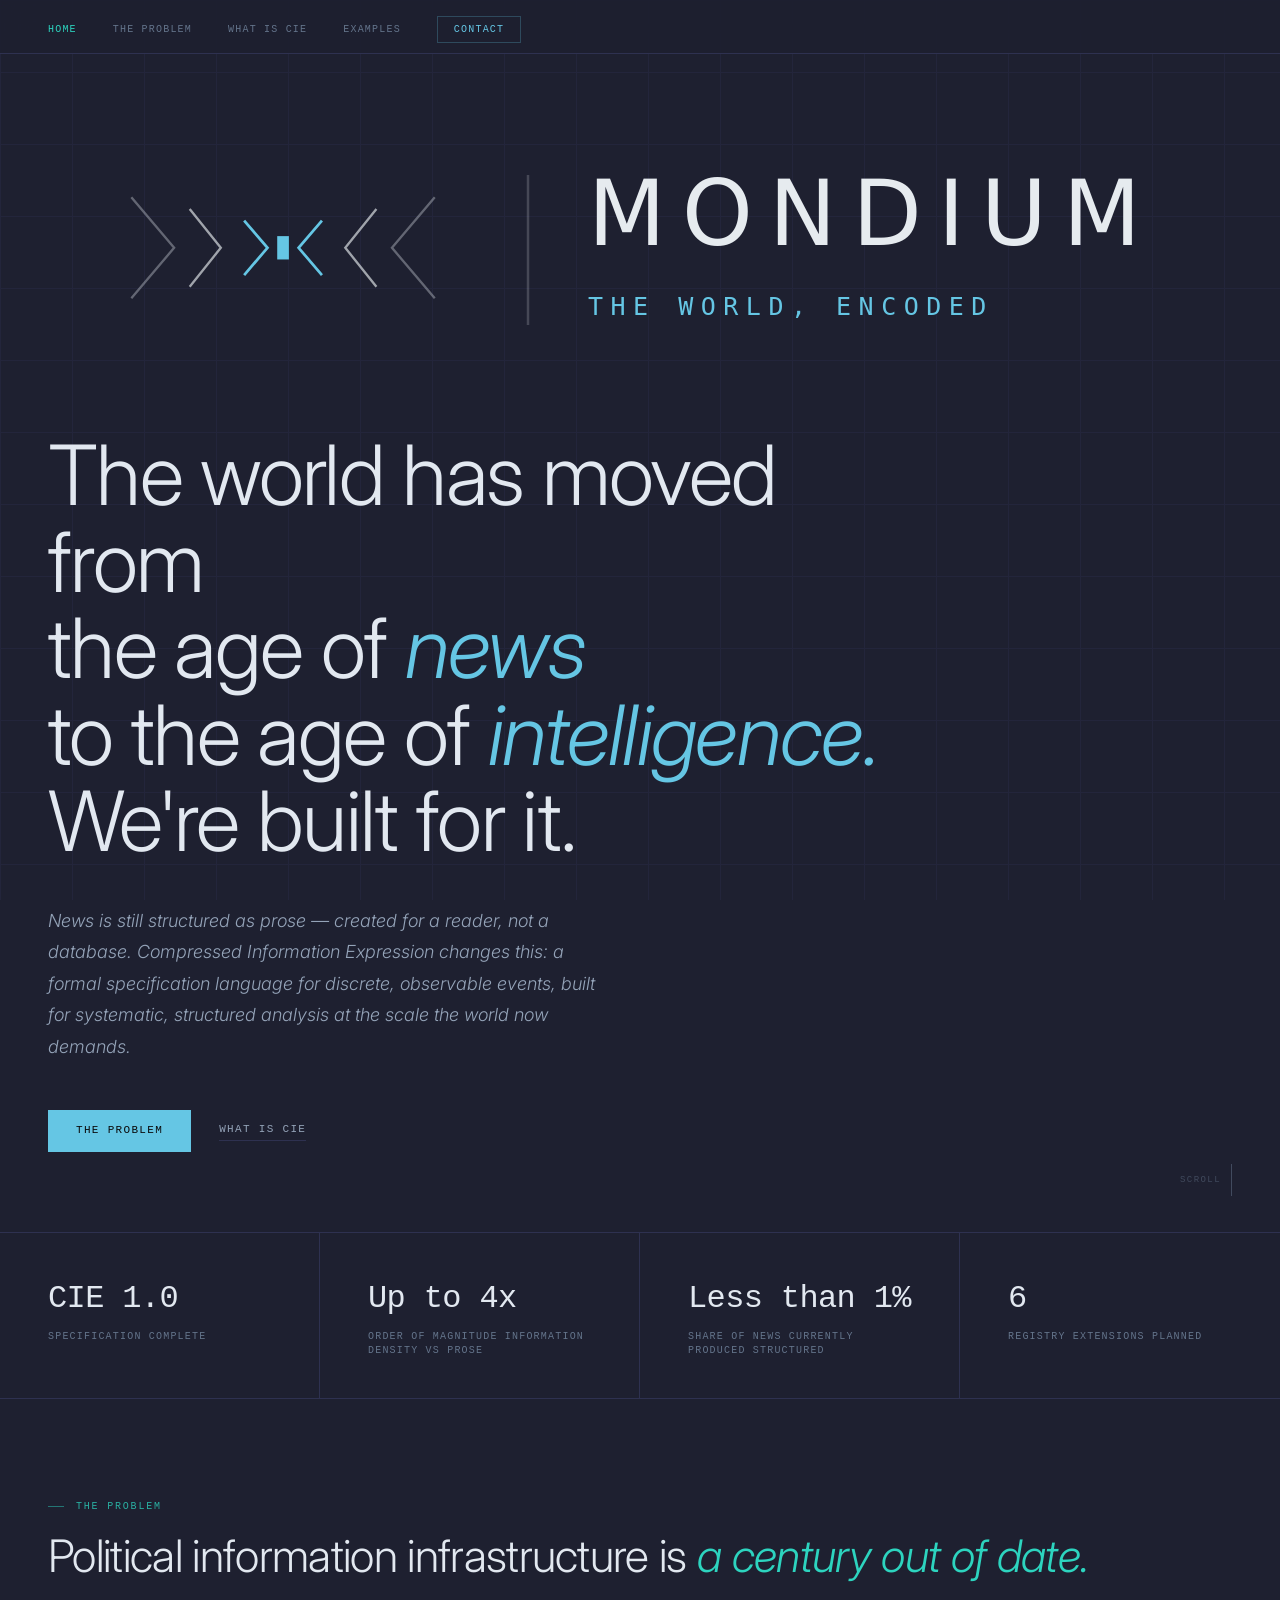
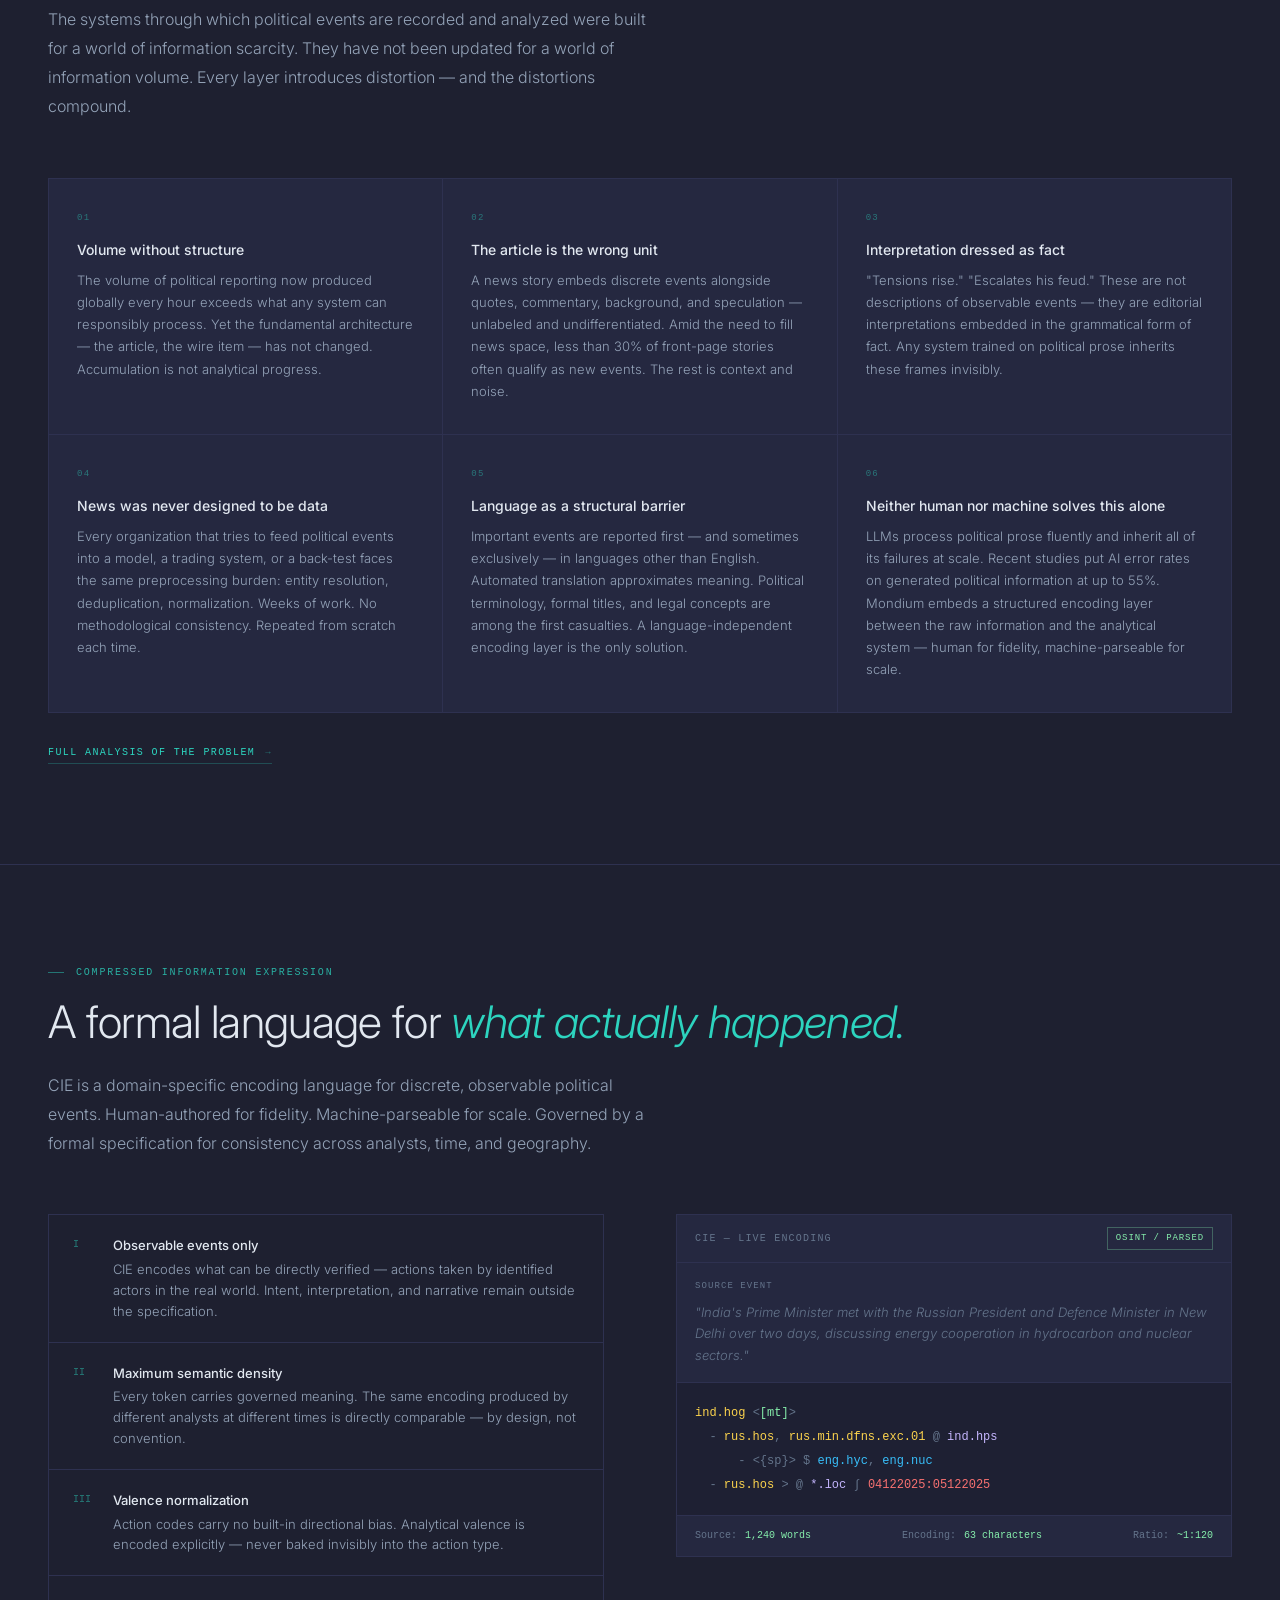
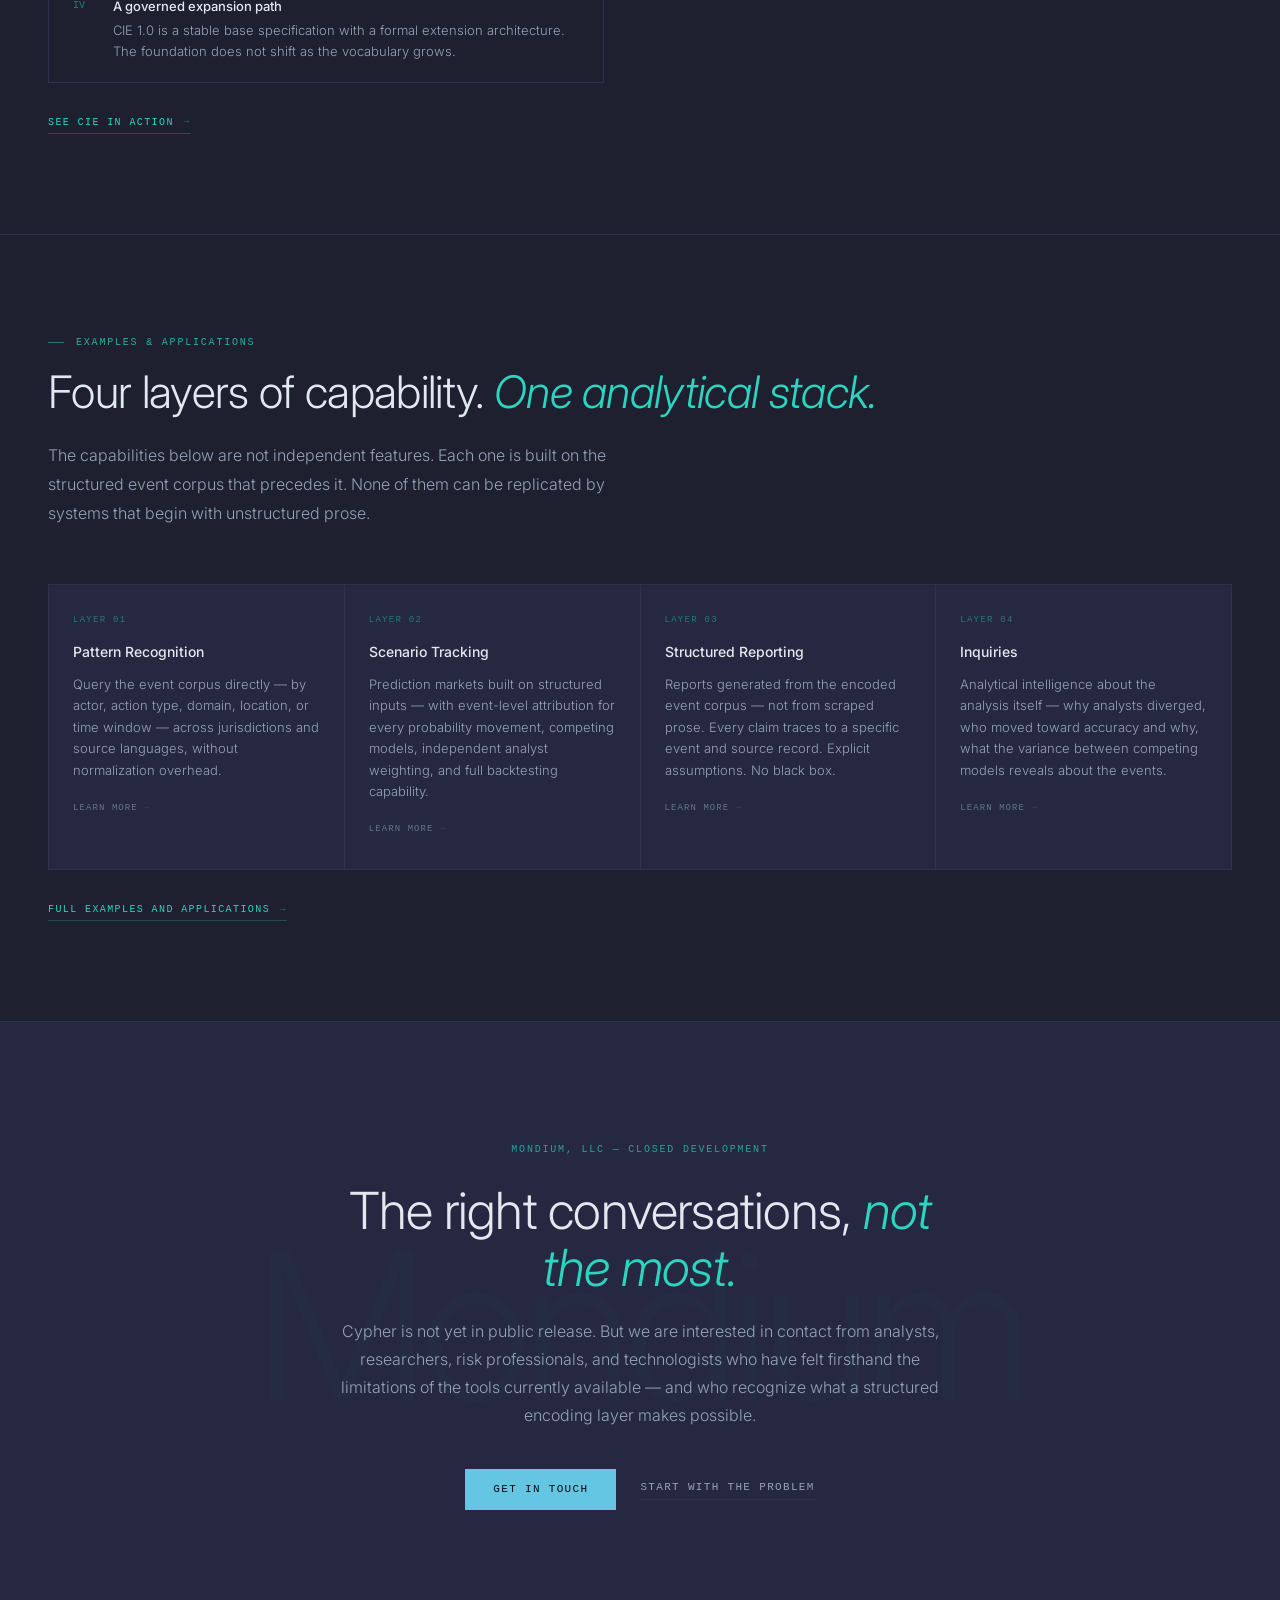
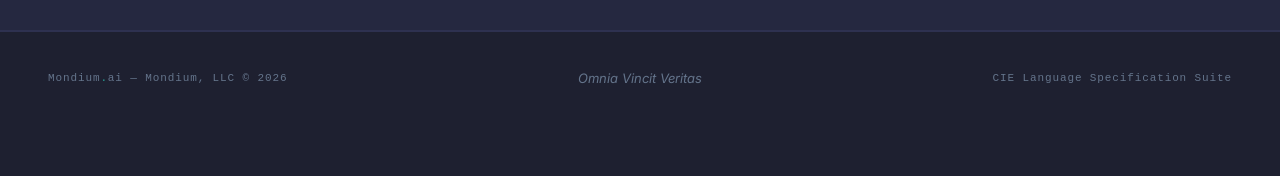
==== commit c8820396: "Styling updates 5" ====
--- a/index.html
+++ b/index.html
@@ -45,6 +45,12 @@
   </div><!-- /hero-left -->
 
   <div class="hero-right">
+    <div class="animatic-title-block">
+      <div class="animatic-eyebrow">Live Corpus</div>
+      <h3 class="animatic-heading">CIE — Event Encoding</h3>
+      <p class="animatic-subhead">Every entry below is a real event, encoded in Compressed Information Expression.</p>
+    </div>
+
     <div class="animatic-shell">
       <div class="animatic-header">
         <span class="animatic-header-label">CIE — Live Corpus</span>
--- a/style.css
+++ b/style.css
@@ -642,6 +642,8 @@
   flex-direction: column;
   justify-content: center;
   height: 100%;
+  padding-right: 48px;
+  max-width: 100%;
 }
 
 .hero-bg-word {
@@ -687,7 +689,7 @@
 
 .hero-logo {
   display: block;
-  height: 80px;
+  height: 300px;
   width: auto;
   margin-bottom: 32px;
   opacity: 1;
@@ -905,10 +907,41 @@
 }
 
 /* Layout — positions the animatic within the hero grid */
-.hero-right { display: flex; flex-direction: column; justify-content: center; height: 100%; }
+.hero-right { display: flex; flex-direction: column; justify-content: center; height: 100%; padding-right: 48px; max-width: 100%; }
+
+/* Title block above shell */
+.animatic-title-block {
+  margin-bottom: 20px;
+}
+
+.animatic-eyebrow {
+  font-family: var(--mono);
+  font-size: 10px;
+  letter-spacing: 0.16em;
+  text-transform: uppercase;
+  color: var(--accent);
+  opacity: 0.7;
+  margin-bottom: 8px;
+}
+
+.animatic-heading {
+  font-family: var(--serif);
+  font-weight: 300;
+  font-size: 22px;
+  color: var(--text-primary);
+  margin-bottom: 10px;
+  letter-spacing: -0.01em;
+}
+
+.animatic-subhead {
+  font-size: 13px;
+  font-weight: 300;
+  line-height: 1.65;
+  color: var(--text-secondary);
+}
 
 /* Shell */
-.animatic-shell { border: 1px solid var(--border-med); background: var(--bg-card); overflow: hidden; position: relative; width: 100%; max-width: 100%; }
+.animatic-shell { border: 1px solid var(--border-med); background: var(--bg-card); overflow: hidden; position: relative; width: 100%; max-width: 560px; }
 
 /* Header bar */
 .animatic-header { padding: 11px 18px; border-bottom: 1px solid var(--border); display: flex; align-items: center; justify-content: space-between; }
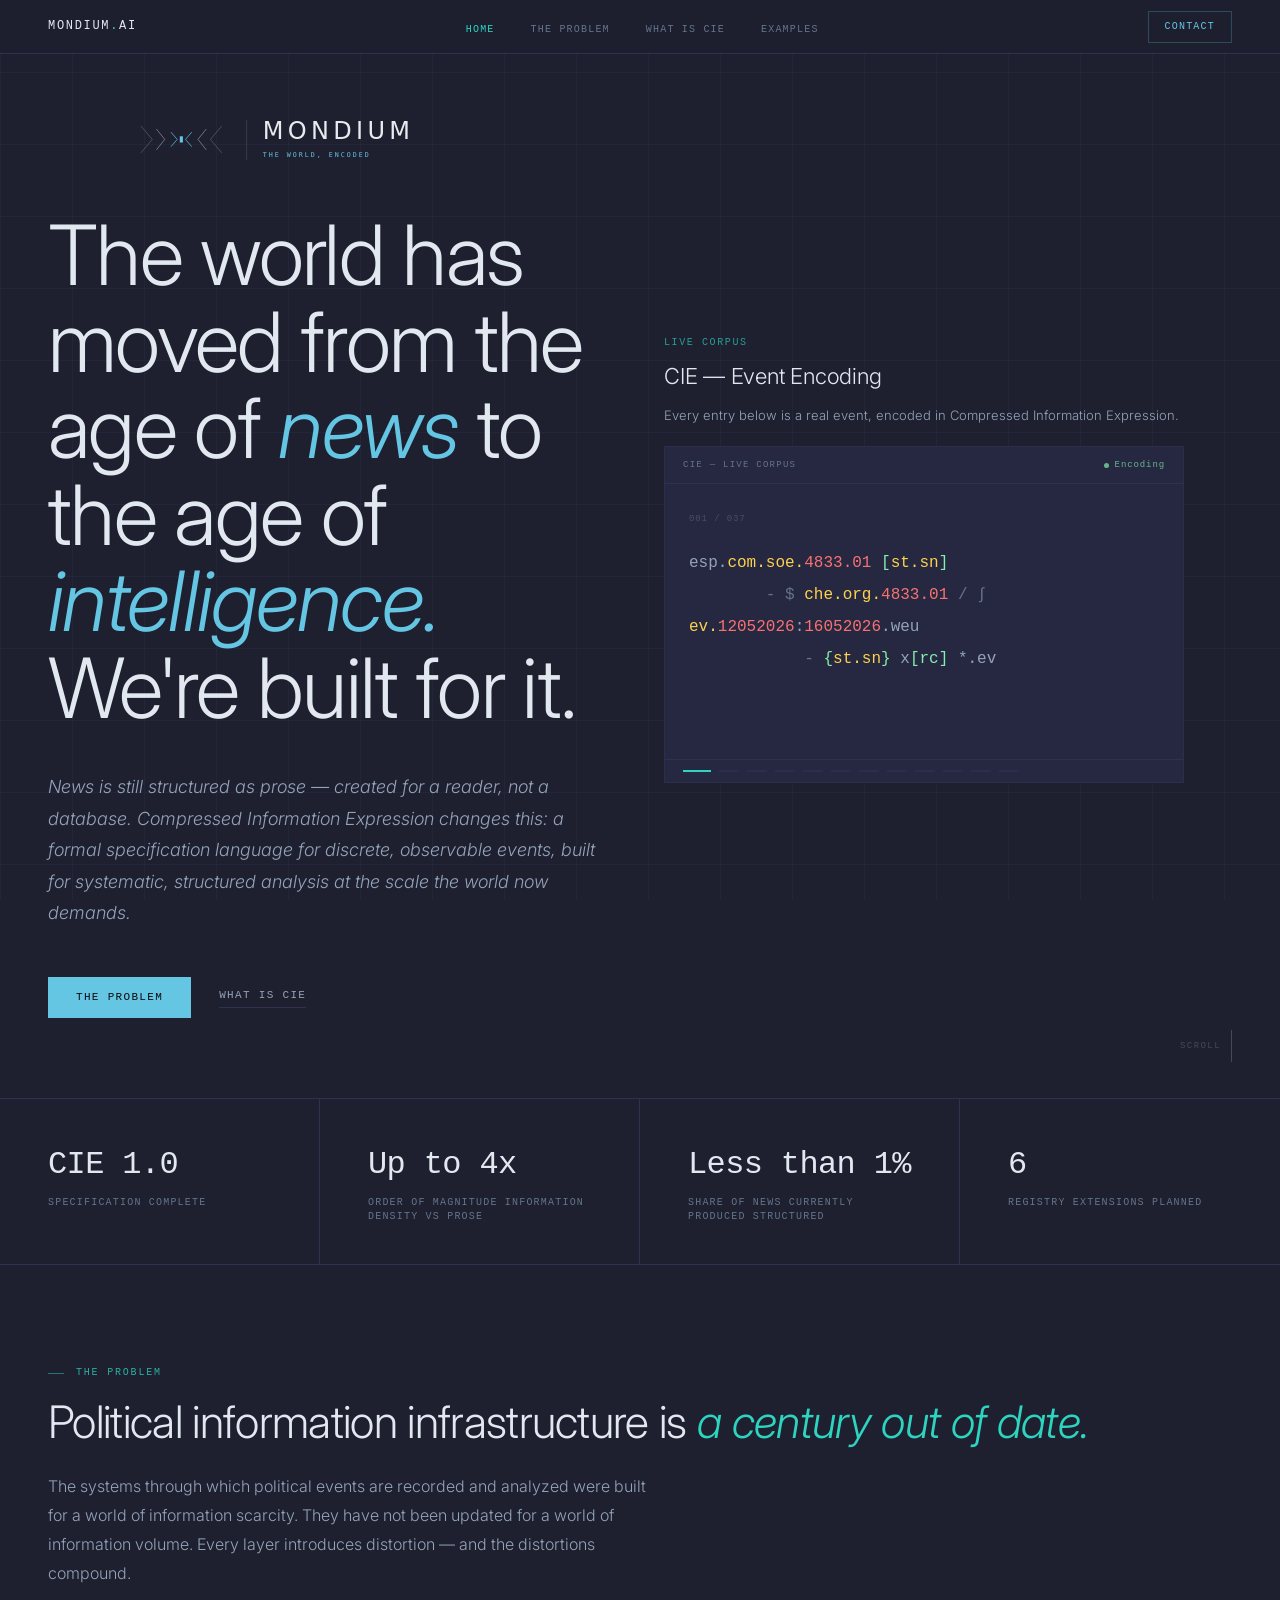
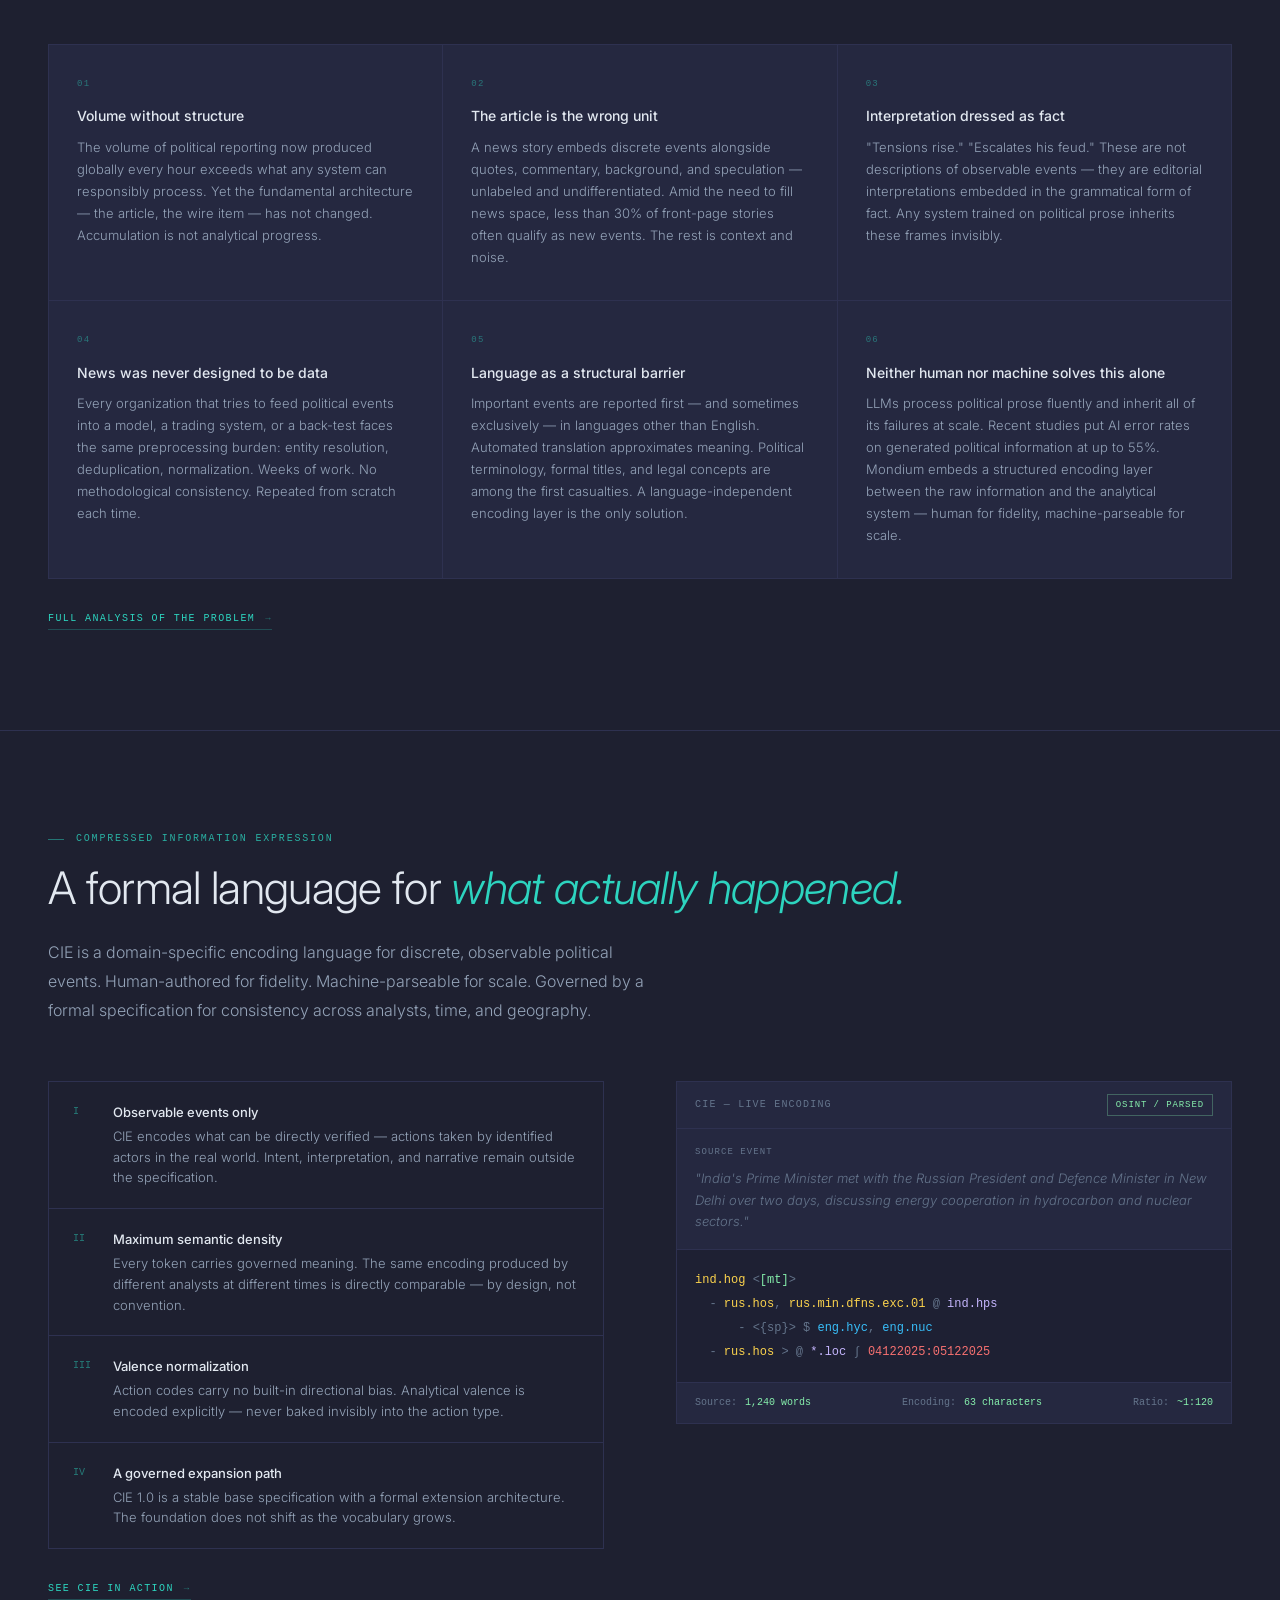
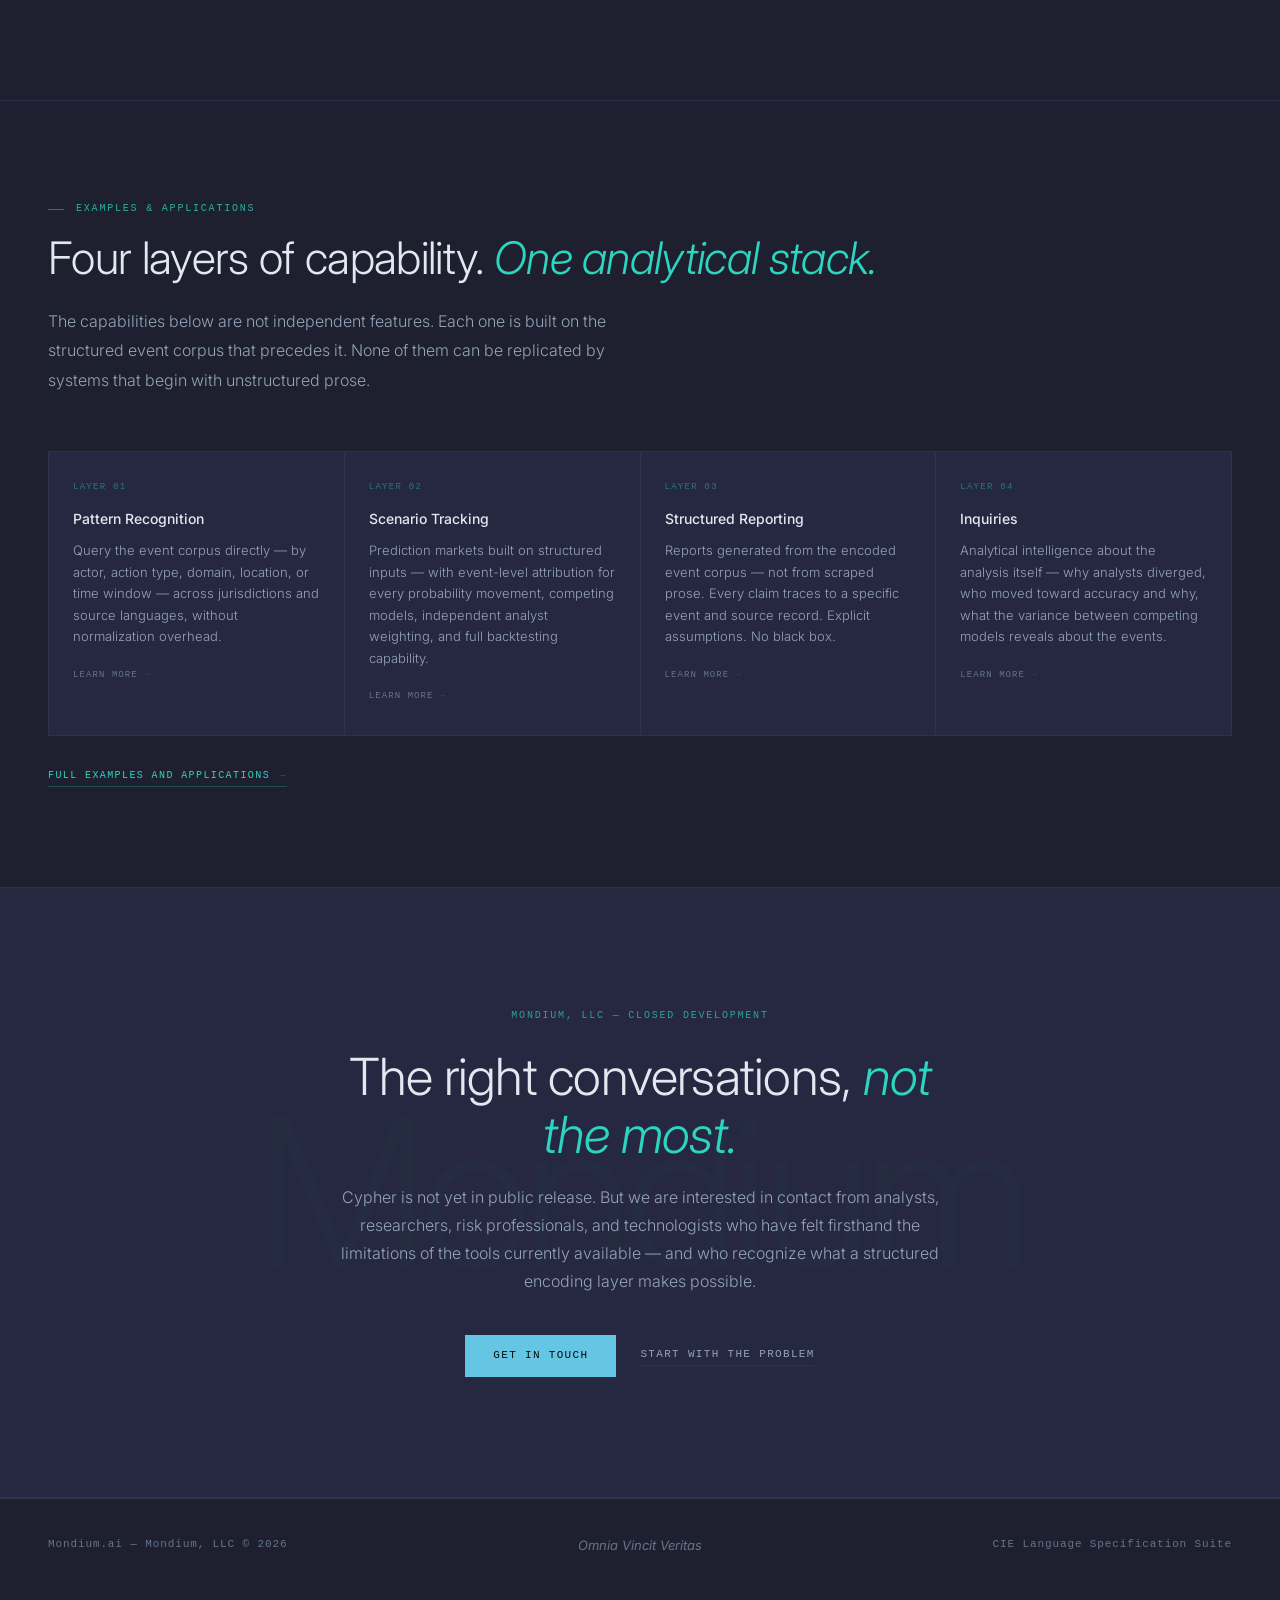
==== commit f3088a0e: "Styling updates 6" ====
--- a/index.html
+++ b/index.html
@@ -14,13 +14,14 @@
 <!-- NAV -->
 <nav>
   <div class="nav-inner">
+    <a href="index.html" class="nav-logo">Mondium<em>.</em>ai</a>
     <ul class="nav-links">
       <li><a href="index.html" class="active">Home</a></li>
       <li><a href="problem.html">The Problem</a></li>
       <li><a href="cie.html">What Is CIE</a></li>
       <li><a href="examples.html">Examples</a></li>
-      <li><a href="contact.html" class="nav-cta">Contact</a></li>
     </ul>
+    <a href="contact.html" class="nav-cta">Contact</a>
   </div>
 </nav>
 
@@ -30,10 +31,7 @@
     <img src="mondium-lockup-primary.svg" alt="Mondium" class="hero-logo">
 
     <h1 class="hero-title">
-      The world has moved from<br>
-      the age of <em>news</em><br>
-      to the age of <em>intelligence.</em><br>
-      We're built for it.
+      The world has moved from the age of <em>news</em> to the age of <em>intelligence.</em> We're built for it.
     </h1>
 
   <p class="hero-body">News is still structured as prose — created for a reader, not a database. Compressed Information Expression changes this: a formal specification language for discrete, observable events, built for systematic, structured analysis at the scale the world now demands.</p>
--- a/style.css
+++ b/style.css
@@ -620,6 +620,7 @@
 /* ── PAGE: HERO (index.html) ── */
 .hero {
   min-height: 100vh;
+  min-height: 100svh;
   display: grid;
   grid-template-columns: 1fr 1fr;
   align-items: center;
@@ -689,8 +690,9 @@
 
 .hero-logo {
   display: block;
-  height: 300px;
+  height: 80px;
   width: auto;
+  max-width: 100%;
   margin-bottom: 32px;
   opacity: 1;
 }
@@ -814,7 +816,7 @@
 .encoding-preview-badge { font-family: var(--mono); font-size: 9px; letter-spacing: 0.1em; text-transform: uppercase; padding: 3px 8px; border: 1px solid rgba(134,239,172,0.3); color: var(--mono-green); }
 .encoding-preview-source { padding: 16px 18px; border-bottom: 1px solid var(--border); font-style: italic; font-size: 13px; font-weight: 300; line-height: 1.65; color: var(--text-tertiary); }
 .encoding-preview-source strong { font-style: normal; font-weight: 400; color: var(--text-tertiary); font-family: var(--mono); font-size: 9px; letter-spacing: 0.12em; text-transform: uppercase; display: block; margin-bottom: 8px; }
-.encoding-preview-code { font-family: var(--mono); font-size: 12px; line-height: 2; padding: 18px; background: rgba(0,0,0,0.2); overflow-x: auto; white-space: pre; }
+.encoding-preview-code { font-family: var(--mono); font-size: 12px; line-height: 2; padding: 18px; background: rgba(0,0,0,0.2); overflow-x: auto; white-space: pre-wrap; }
 .encoding-preview-footer { padding: 12px 18px; border-top: 1px solid var(--border); display: flex; align-items: center; justify-content: space-between; }
 .encoding-stat { font-family: var(--mono); font-size: 10px; color: var(--text-tertiary); display: flex; align-items: center; gap: 8px; }
 .encoding-stat-val { color: var(--mono-green); }
@@ -886,28 +888,28 @@
   .stack-layers { flex-direction: column; }
   .stack-layer { border-right: none; border-bottom: 1px solid var(--border); }
   .stack-layer:last-child { border-bottom: none; }
-  .hero { padding: 0 24px 64px; }
+  .hero { padding: 80px 24px 64px; }
   .hero-logo { height: 56px; }
   .landing-section { padding: 72px 24px; }
   .problem-grid { grid-template-columns: 1fr 1fr; }
   .cie-split { grid-template-columns: 1fr; gap: 40px; }
   .stack-row { grid-template-columns: 1fr 1fr; }
   .metrics-strip { grid-template-columns: 1fr 1fr; }
-  .metric { border-right: none; border-bottom: 1px solid var(--border); }
+  .metric { padding: 28px 24px; border-right: none; border-bottom: 1px solid var(--border); }
   .metric:nth-child(even) { border-left: 1px solid var(--border); }
   .metric:last-child { border-bottom: none; }
   .cta-section { padding: 80px 24px; }
   .cta-actions { flex-direction: column; }
   .hero-scroll-indicator { display: none; }
+  footer { flex-direction: column; gap: 10px; text-align: center; padding: 32px 24px; }
 }
 
 @media (max-width: 640px) {
-  .problem-grid { grid-template-columns: 1fr; }
-  .stack-row    { grid-template-columns: 1fr; }
-}
-
-/* Layout — positions the animatic within the hero grid */
-.hero-right { display: flex; flex-direction: column; justify-content: center; height: 100%; padding-right: 48px; max-width: 100%; }
+  .problem-grid  { grid-template-columns: 1fr; }
+  .stack-row     { grid-template-columns: 1fr; }
+  .metrics-strip { grid-template-columns: 1fr; }
+  .metric        { padding: 24px 20px; border-left: none !important; }
+}
 
 /* Title block above shell */
 .animatic-title-block {
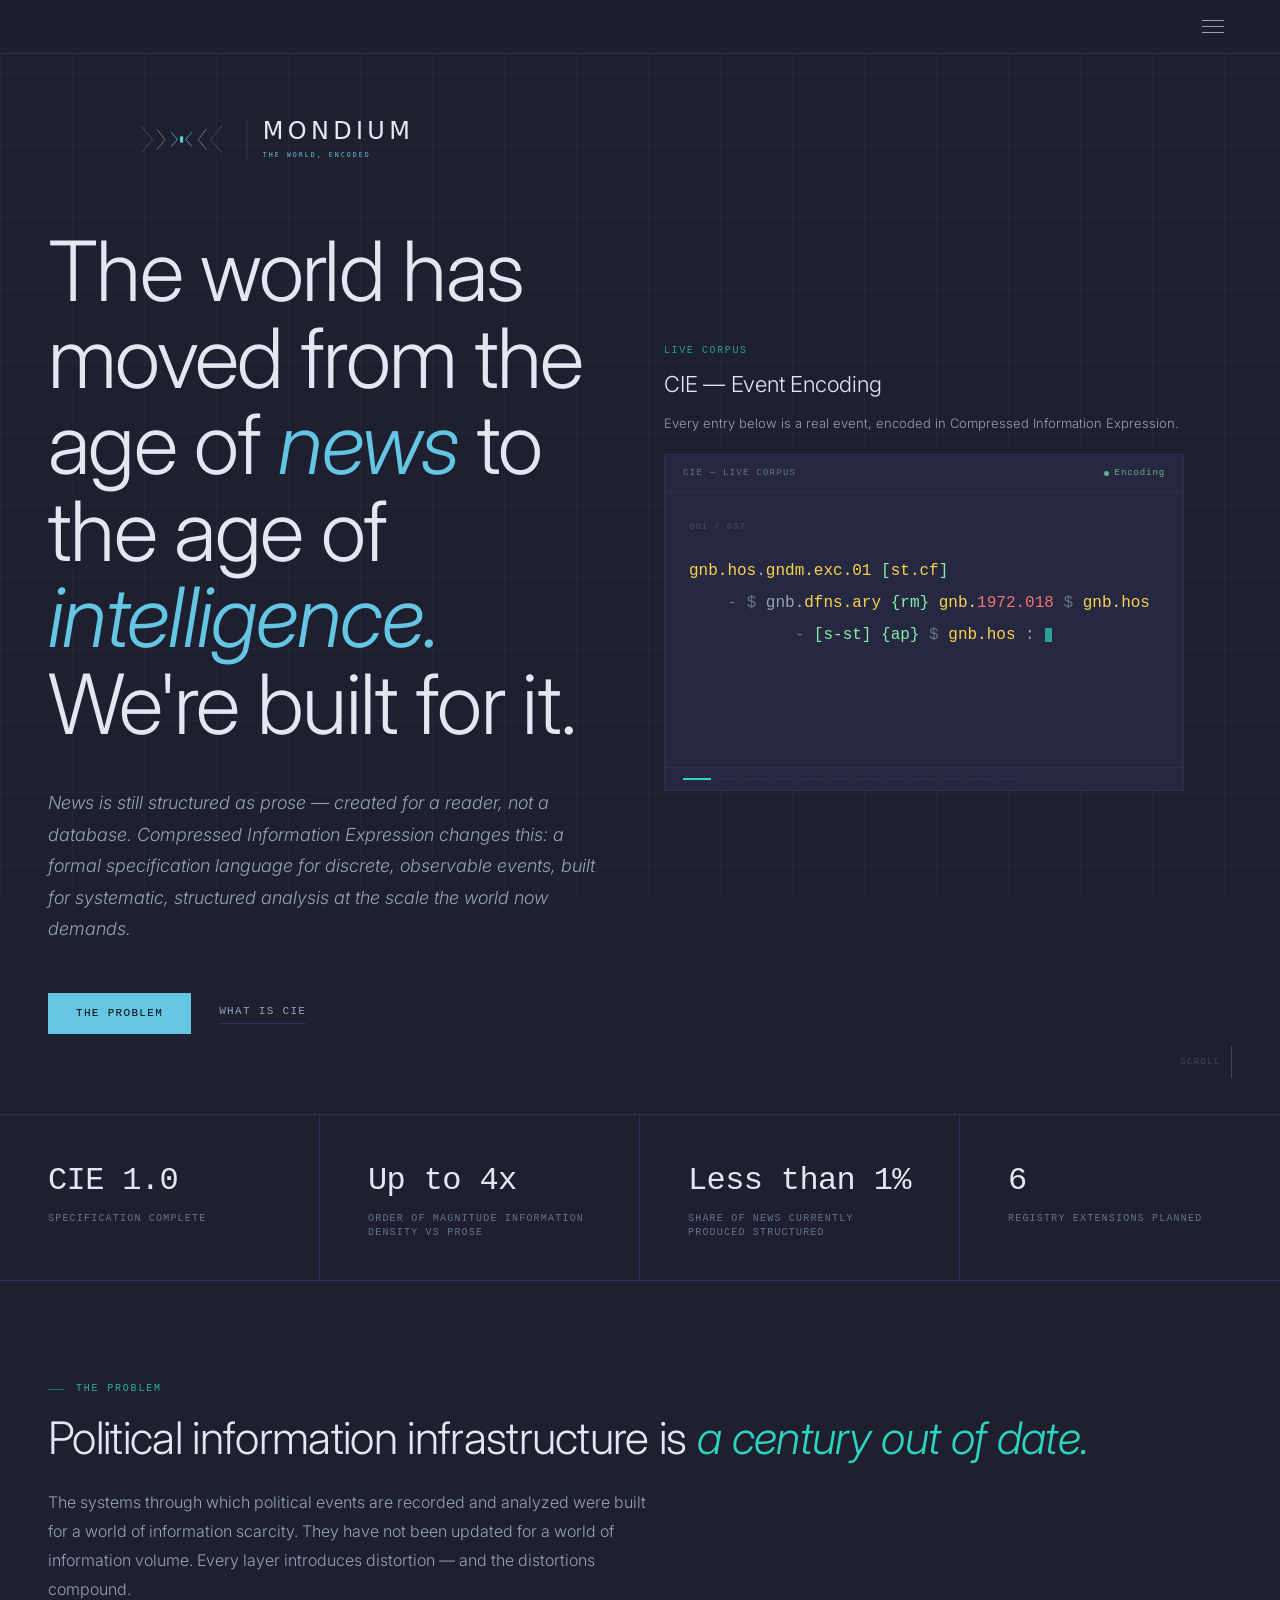
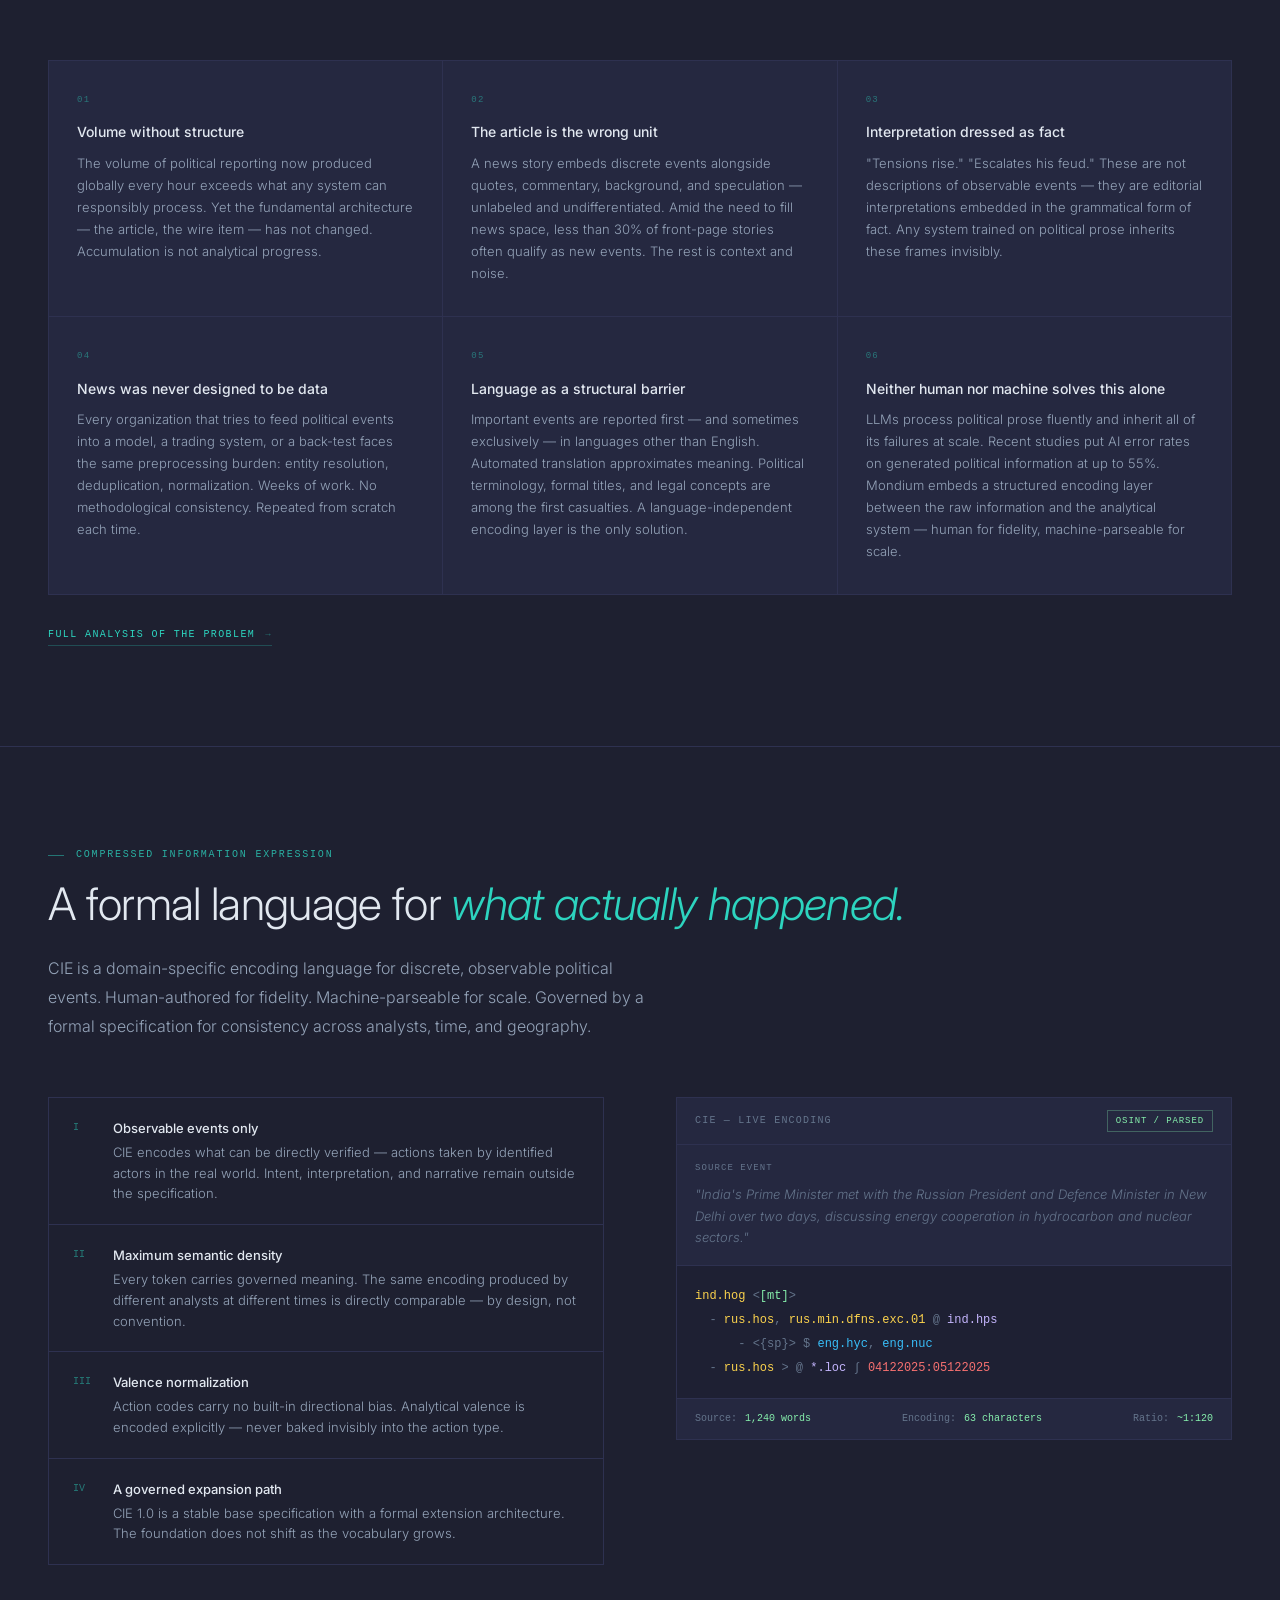
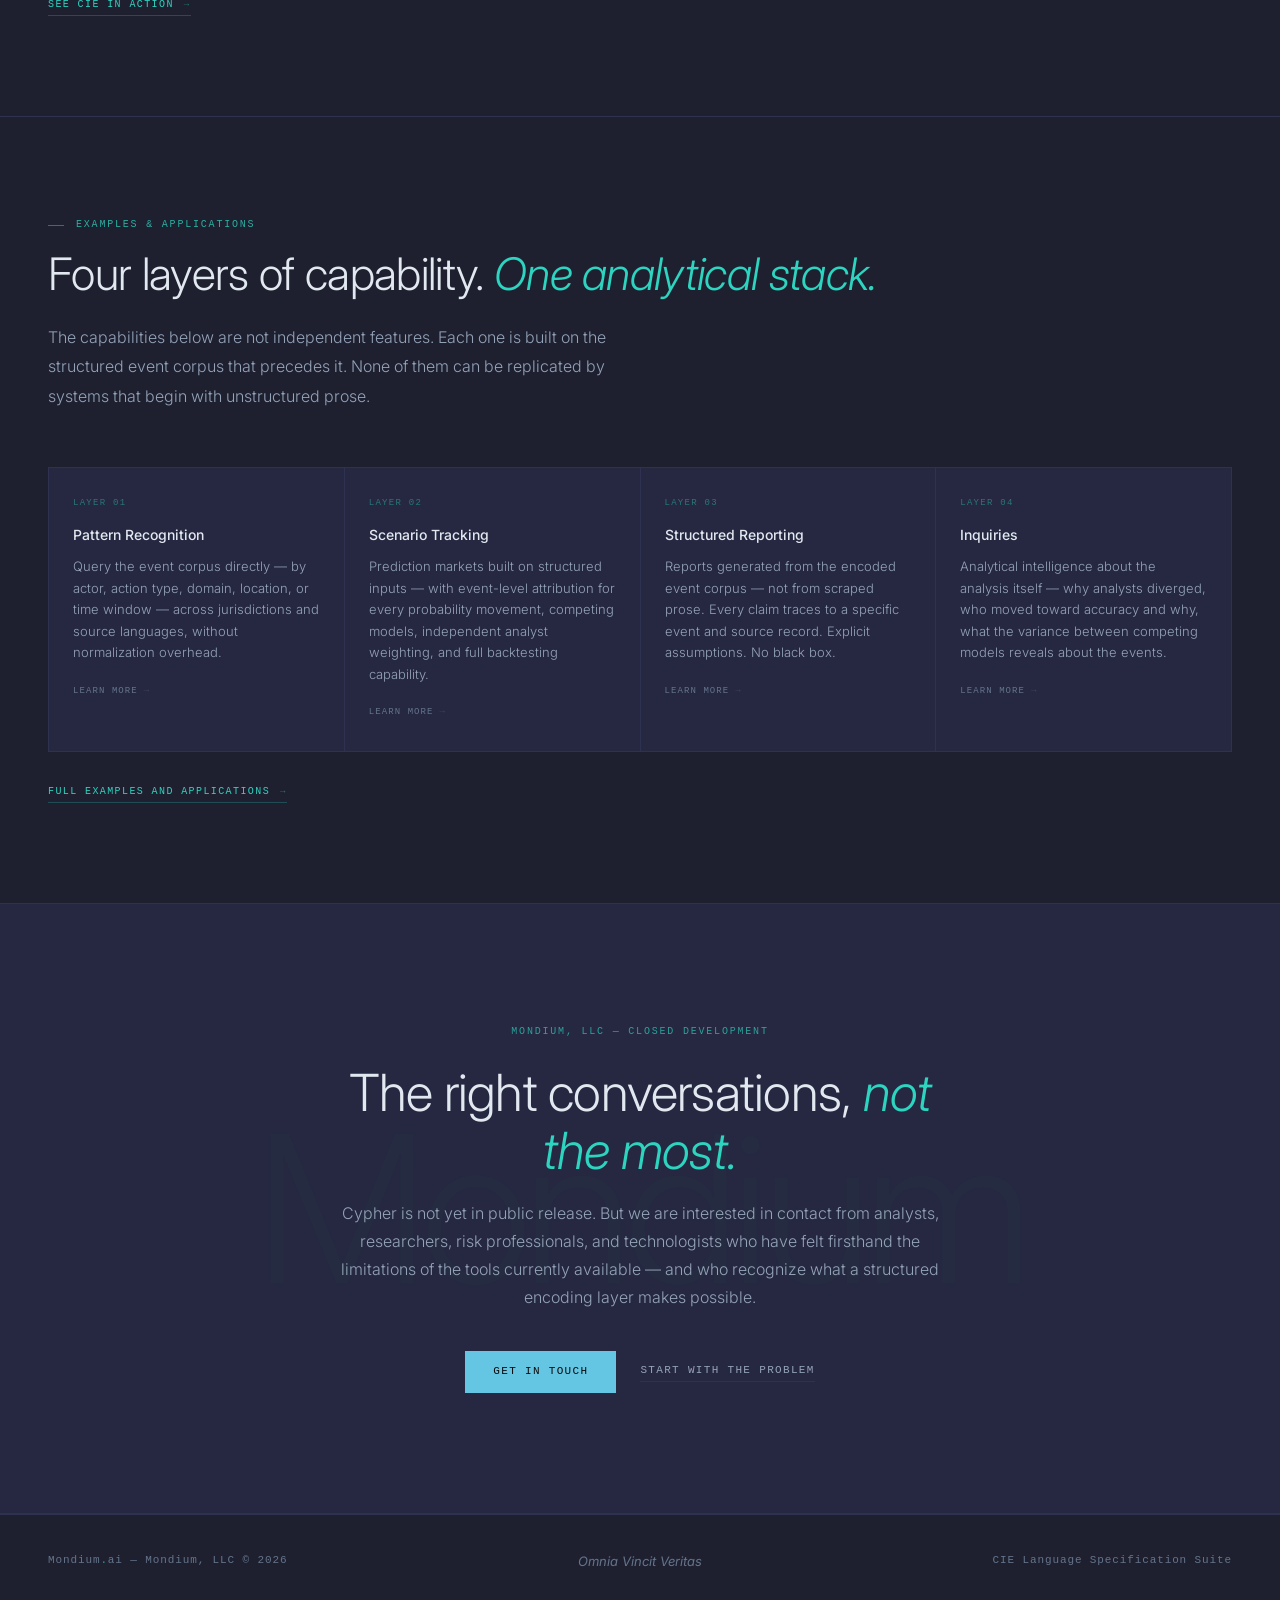
==== commit 356eaf37: "Styling updates 7" ====
--- a/index.html
+++ b/index.html
@@ -14,21 +14,18 @@
 <!-- NAV -->
 <nav>
   <div class="nav-inner">
-    <a href="index.html" class="nav-logo">Mondium<em>.</em>ai</a>
-    <ul class="nav-links">
-      <li><a href="index.html" class="active">Home</a></li>
-      <li><a href="problem.html">The Problem</a></li>
-      <li><a href="cie.html">What Is CIE</a></li>
-      <li><a href="examples.html">Examples</a></li>
-    </ul>
-    <a href="contact.html" class="nav-cta">Contact</a>
+    <button class="hamburger" id="hamburger-btn" aria-label="Open menu">
+      <span></span><span></span><span></span>
+    </button>
   </div>
 </nav>
 
 <!-- HERO -->
 <div class="hero">
   <div class="hero-left">
-    <img src="mondium-lockup-primary.svg" alt="Mondium" class="hero-logo">
+    <div class="hero-brand">
+      <img src="mondium-lockup-primary.svg" alt="Mondium" class="hero-logo">
+    </div>
 
     <h1 class="hero-title">
       The world has moved from the age of <em>news</em> to the age of <em>intelligence.</em> We're built for it.
@@ -256,7 +253,35 @@
 
 </div><!-- /page-wrap -->
 
+<!-- SLIDE MENU -->
+<div class="menu-backdrop" id="menu-backdrop"></div>
+<div class="menu-panel" id="menu-panel">
+  <button class="menu-close" id="menu-close" aria-label="Close menu">✕</button>
+  <nav class="menu-nav">
+    <a href="index.html" class="active">Home</a>
+    <a href="problem.html">The Problem</a>
+    <a href="cie.html">What Is CIE</a>
+    <a href="examples.html">Examples</a>
+    <a href="contact.html">Contact</a>
+  </nav>
+  <div class="menu-footer">
+    <span class="menu-motto">Omnia Vincit Veritas</span>
+  </div>
+</div>
+
 <script>
+// ── MENU ──
+const hamburgerBtn = document.getElementById('hamburger-btn');
+const menuPanel    = document.getElementById('menu-panel');
+const menuBackdrop = document.getElementById('menu-backdrop');
+const menuClose    = document.getElementById('menu-close');
+function openMenu()  { menuPanel.classList.add('open'); menuBackdrop.classList.add('open'); document.body.style.overflow = 'hidden'; }
+function closeMenu() { menuPanel.classList.remove('open'); menuBackdrop.classList.remove('open'); document.body.style.overflow = ''; }
+hamburgerBtn.addEventListener('click', openMenu);
+menuClose.addEventListener('click', closeMenu);
+menuBackdrop.addEventListener('click', closeMenu);
+document.querySelectorAll('.menu-nav a').forEach(a => a.addEventListener('click', closeMenu));
+
 // ── SCROLL REVEAL ──
 const sections = document.querySelectorAll('.landing-section');
 const revealObs = new IntersectionObserver((entries) => {
--- a/style.css
+++ b/style.css
@@ -79,53 +79,96 @@
   justify-content: space-between;
 }
 
-.nav-logo {
-  font-family: var(--mono);
-  font-size: 12px;
-  font-weight: 500;
-  letter-spacing: 0.14em;
-  color: var(--text-primary);
+.hamburger {
+  background: none;
+  border: none;
+  cursor: pointer;
+  display: flex;
+  flex-direction: column;
+  gap: 5px;
+  padding: 8px;
+  margin-left: auto;
+}
+.hamburger span {
+  display: block;
+  width: 22px;
+  height: 1px;
+  background: var(--text-secondary);
+  transition: background 0.2s;
+}
+.hamburger:hover span { background: var(--text-primary); }
+
+/* ── SLIDE MENU ── */
+.menu-backdrop {
+  position: fixed;
+  inset: 0;
+  background: rgba(0,0,0,0.5);
+  backdrop-filter: blur(4px);
+  z-index: 200;
+  opacity: 0;
+  pointer-events: none;
+  transition: opacity 0.3s ease;
+}
+.menu-backdrop.open { opacity: 1; pointer-events: all; }
+
+.menu-panel {
+  position: fixed;
+  top: 0;
+  right: 0;
+  width: 320px;
+  max-width: 100vw;
+  height: 100vh;
+  height: 100dvh;
+  background: var(--bg-surface);
+  border-left: 1px solid var(--border-med);
+  z-index: 300;
+  display: flex;
+  flex-direction: column;
+  padding: 48px 40px;
+  transform: translateX(100%);
+  transition: transform 0.35s cubic-bezier(0.4, 0, 0.2, 1);
+}
+.menu-panel.open { transform: translateX(0); }
+
+.menu-close {
+  background: none;
+  border: none;
+  color: var(--text-tertiary);
+  font-size: 16px;
+  cursor: pointer;
+  align-self: flex-end;
+  margin-bottom: 48px;
+  padding: 4px;
+  transition: color 0.2s;
+}
+.menu-close:hover { color: var(--text-primary); }
+
+.menu-nav {
+  display: flex;
+  flex-direction: column;
+  gap: 0;
+}
+.menu-nav a {
+  font-family: var(--serif);
+  font-weight: 300;
+  font-size: 28px;
+  color: var(--text-secondary);
   text-decoration: none;
-  text-transform: uppercase;
-}
-.nav-logo em { font-style: normal; color: var(--accent); }
-
-.nav-logo img {
-  height: 28px;
-  width: auto;
-}
-
-.nav-links {
-  display: flex;
-  align-items: center;
-  gap: 36px;
-  list-style: none;
-}
-
-.nav-links a {
-  font-family: var(--mono);
-  font-size: 10px;
-  letter-spacing: 0.12em;
-  text-transform: uppercase;
+  padding: 16px 0;
+  border-bottom: 1px solid var(--border);
+  transition: color 0.2s;
+  letter-spacing: -0.01em;
+}
+.menu-nav a:hover  { color: var(--text-primary); }
+.menu-nav a.active { color: oklch(0.78 0.10 220); }
+
+.menu-footer {
+  margin-top: auto;
+  font-family: var(--serif);
+  font-style: italic;
+  font-size: 13px;
   color: var(--text-tertiary);
-  text-decoration: none;
-  transition: color 0.2s;
-}
-.nav-links a:hover  { color: var(--text-secondary); }
-.nav-links a.active { color: var(--accent); }
-
-.nav-cta {
-  font-family: var(--mono);
-  font-size: 10px;
-  letter-spacing: 0.12em;
-  text-transform: uppercase;
-  color: oklch(0.78 0.10 220) !important;
-  border: 1px solid oklch(0.78 0.10 220 / 0.25);
-  padding: 7px 16px;
-  text-decoration: none;
-  transition: background 0.2s;
-}
-.nav-cta:hover { background: oklch(0.78 0.10 220 / 0.10); }
+}
 
 /* ── LAYOUT ── */
 .page-container {
@@ -688,13 +731,17 @@
 }
 .hero-title em { font-style: italic; color: oklch(0.78 0.10 220); }
 
+.hero-brand {
+  display: flex;
+  justify-content: center;
+  margin-bottom: 48px;
+}
+
 .hero-logo {
   display: block;
   height: 80px;
   width: auto;
   max-width: 100%;
-  margin-bottom: 32px;
-  opacity: 1;
 }
 .hero-body {
   font-style: italic;
@@ -882,14 +929,12 @@
   .content-main { border-right: none; padding-right: 0; }
   .content-sidebar { display: none; }
   .data-row { grid-template-columns: 1fr; }
-  .nav-links { display: none; }
   .cap-layout { grid-template-columns: 1fr; gap: 36px; }
   .scenario-grid { grid-template-columns: 1fr; }
   .stack-layers { flex-direction: column; }
   .stack-layer { border-right: none; border-bottom: 1px solid var(--border); }
   .stack-layer:last-child { border-bottom: none; }
   .hero { padding: 80px 24px 64px; }
-  .hero-logo { height: 56px; }
   .landing-section { padding: 72px 24px; }
   .problem-grid { grid-template-columns: 1fr 1fr; }
   .cie-split { grid-template-columns: 1fr; gap: 40px; }
@@ -904,6 +949,10 @@
   footer { flex-direction: column; gap: 10px; text-align: center; padding: 32px 24px; }
 }
 
+@media (max-width: 768px) {
+  .hero-logo { height: 56px; }
+}
+
 @media (max-width: 640px) {
   .problem-grid  { grid-template-columns: 1fr; }
   .stack-row     { grid-template-columns: 1fr; }
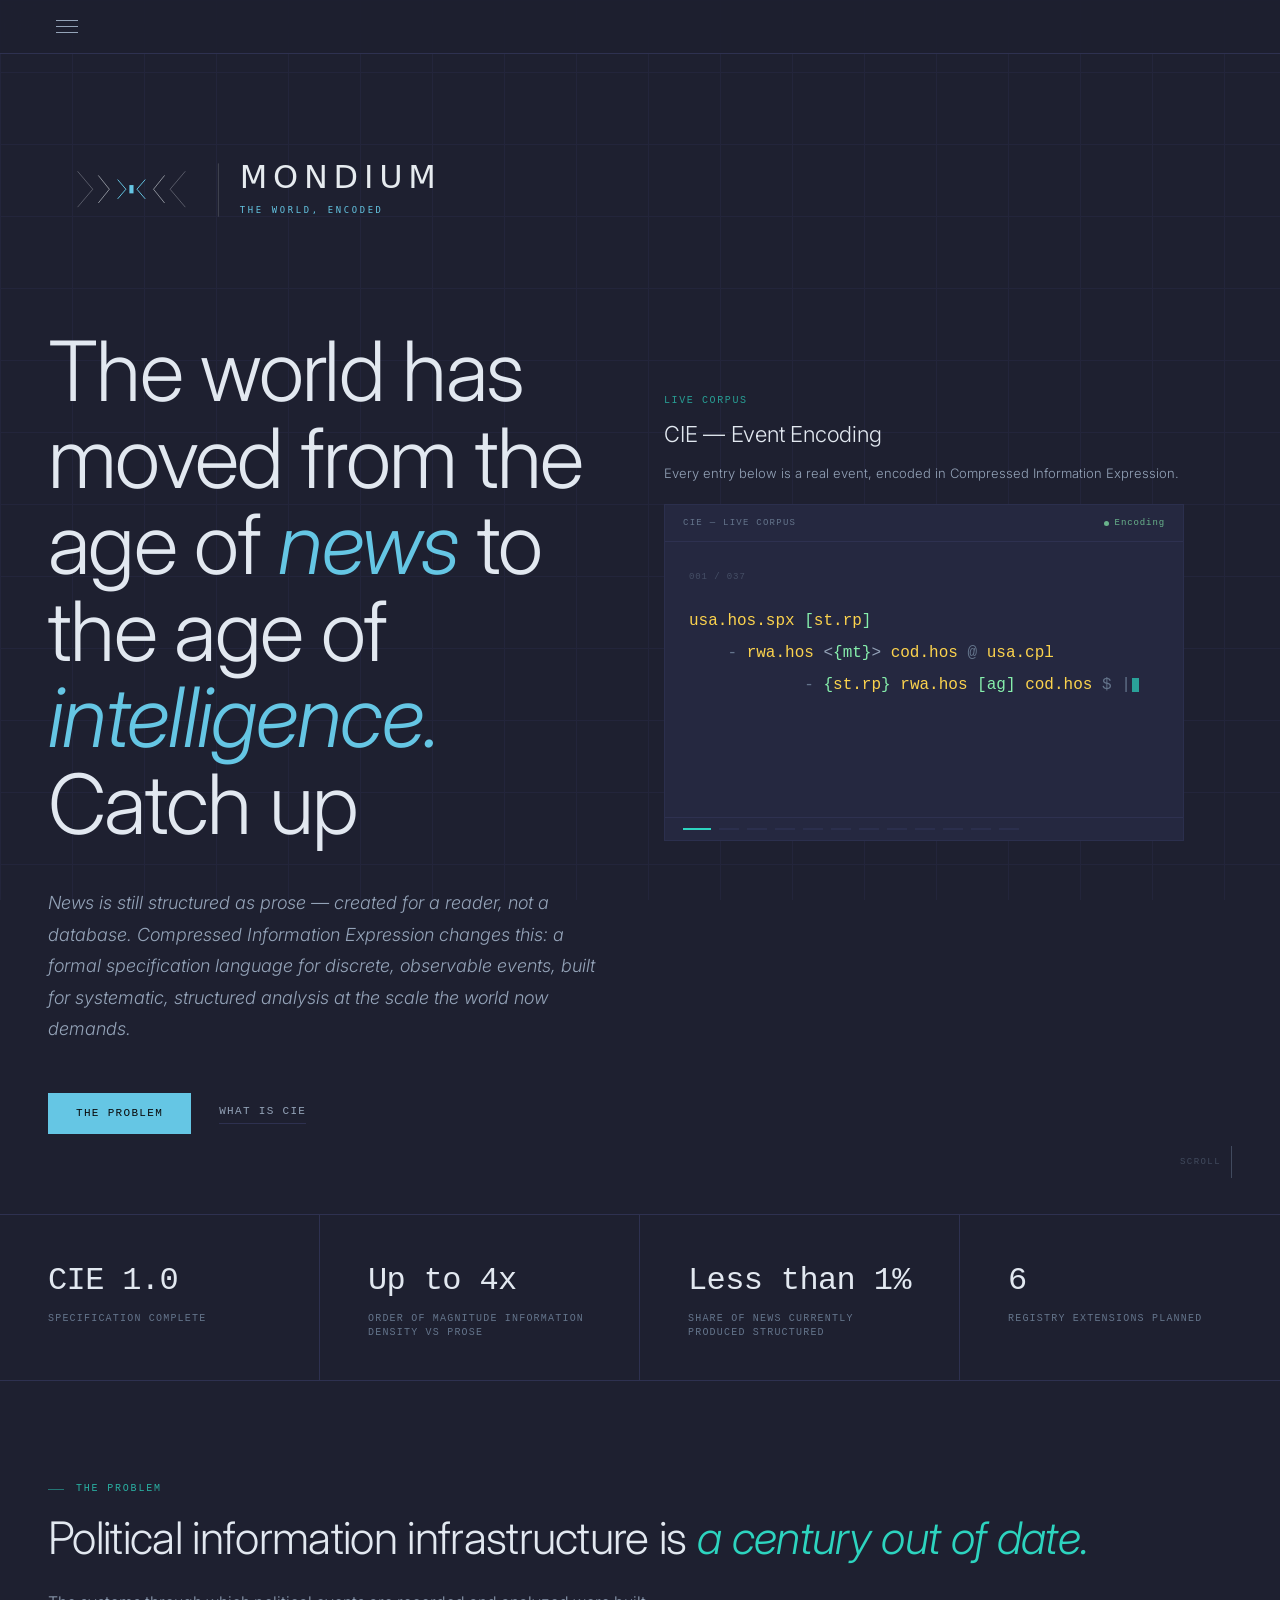
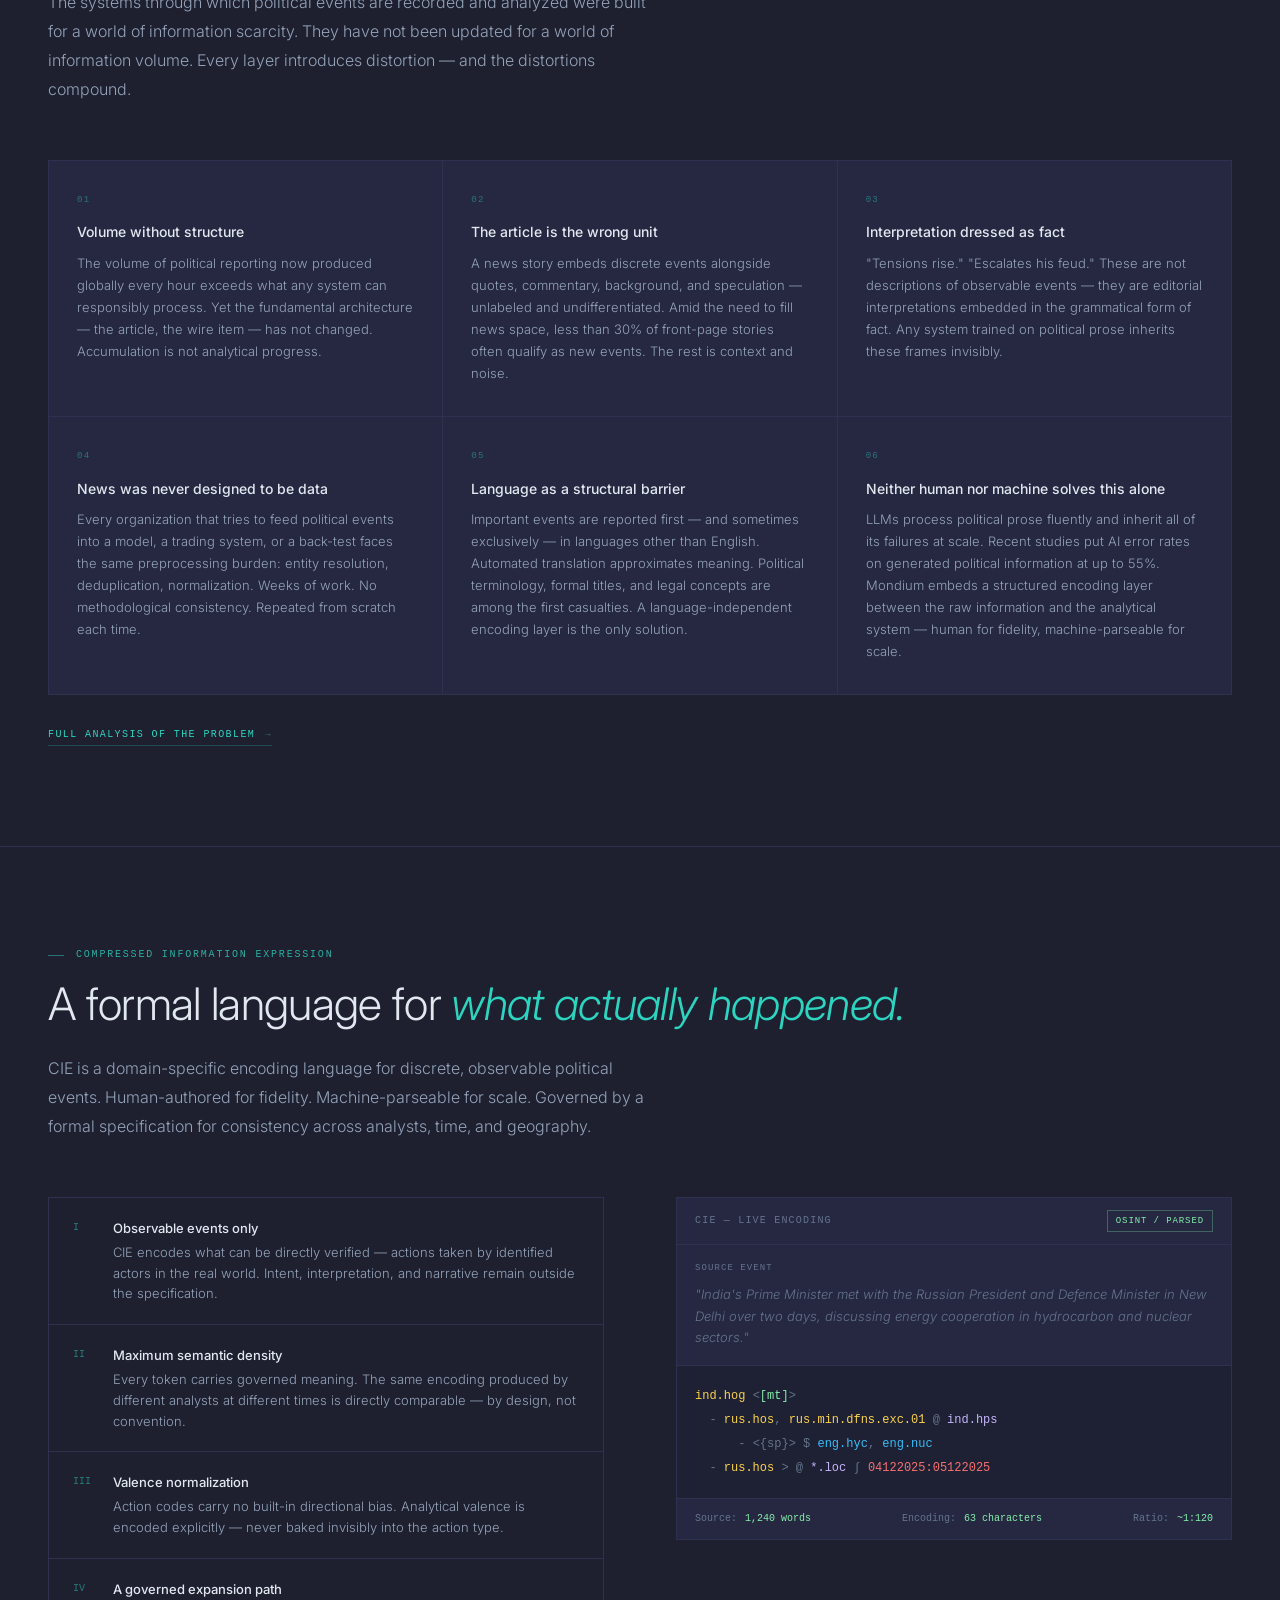
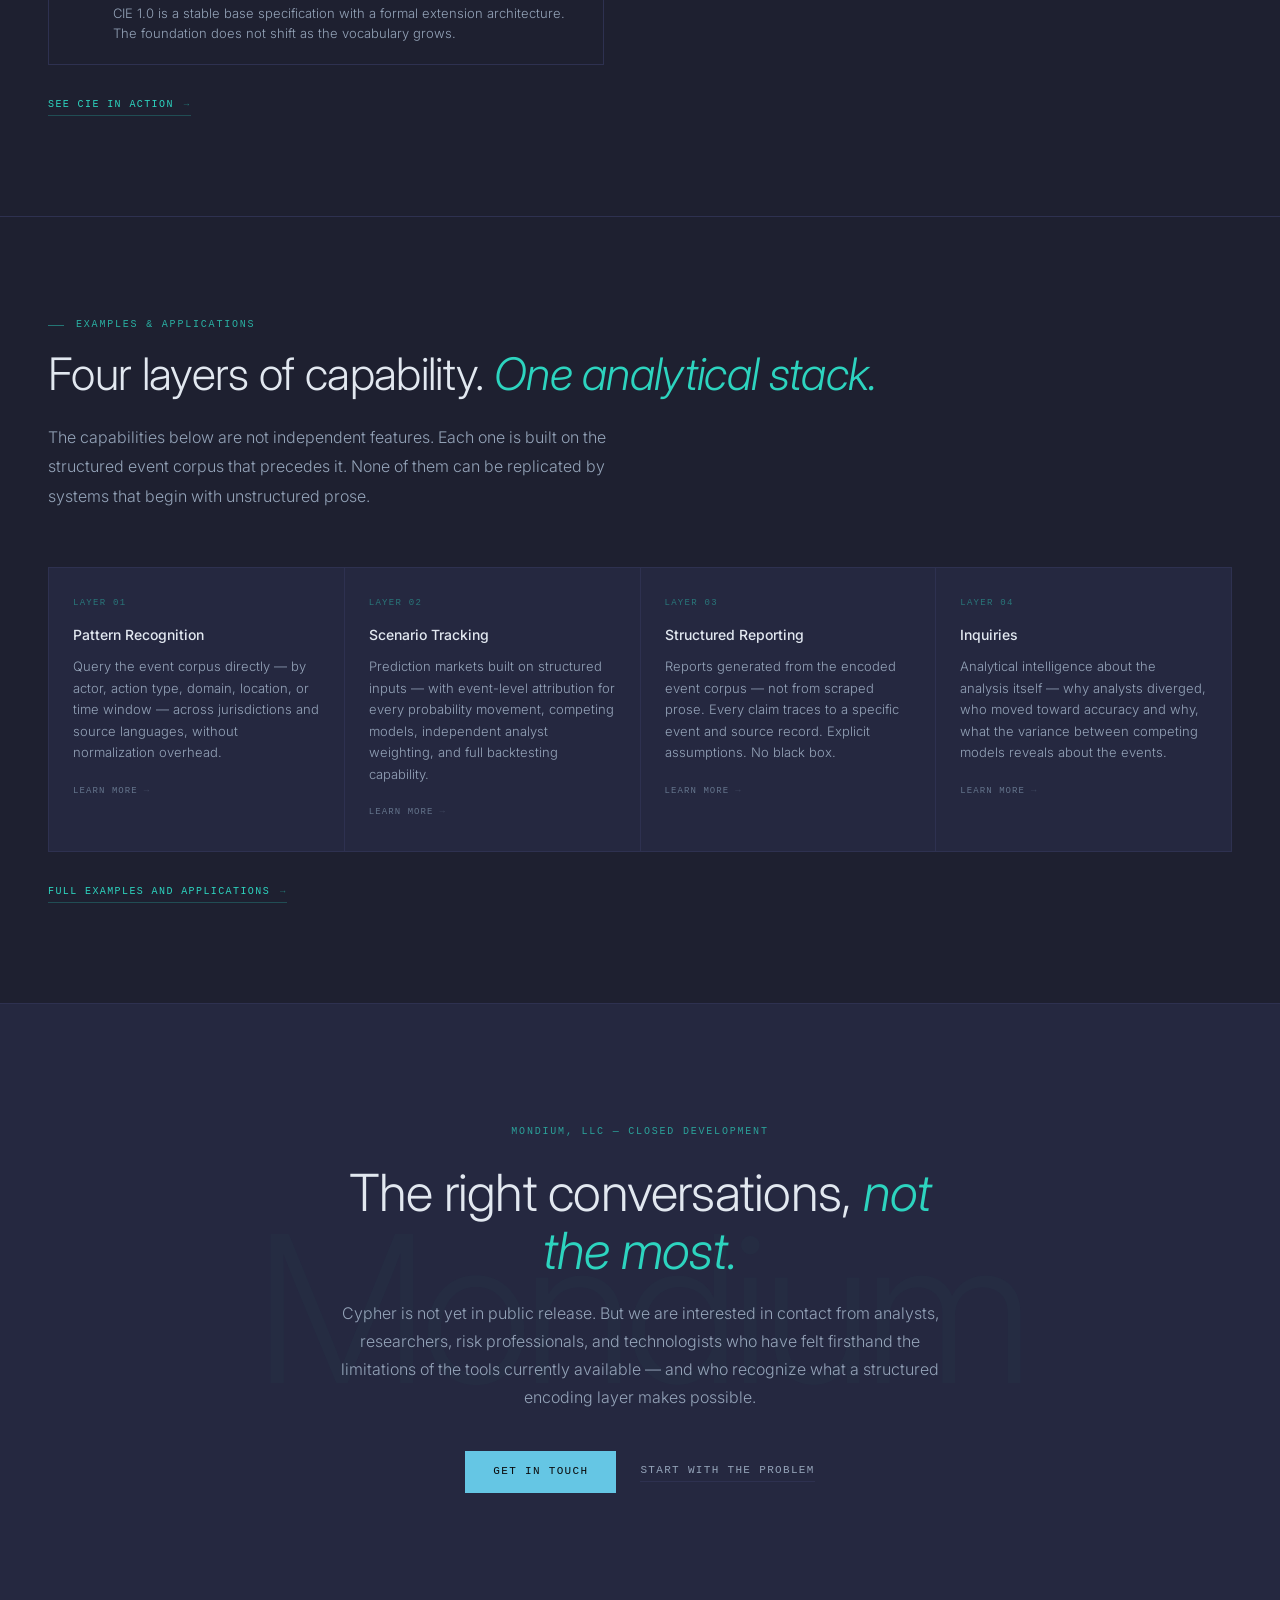
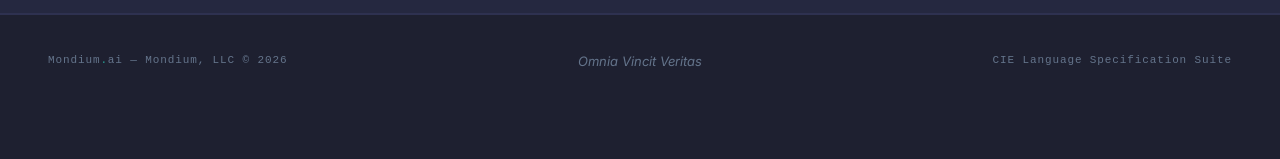
==== commit 98b761d3: "Update index.html Text change" ====
--- a/index.html
+++ b/index.html
@@ -28,7 +28,7 @@
     </div>
 
     <h1 class="hero-title">
-      The world has moved from the age of <em>news</em> to the age of <em>intelligence.</em> We're built for it.
+      The world has moved from the age of <em>news</em> to the age of <em>intelligence.</em> Catch up
     </h1>
 
   <p class="hero-body">News is still structured as prose — created for a reader, not a database. Compressed Information Expression changes this: a formal specification language for discrete, observable events, built for systematic, structured analysis at the scale the world now demands.</p>
--- a/style.css
+++ b/style.css
@@ -73,10 +73,10 @@
 .nav-inner {
   max-width: 1280px;
   width: 100%;
-  margin: 0 auto;
-  display: flex;
-  align-items: center;
-  justify-content: space-between;
+  margin: 0;
+  display: flex;
+  align-items: center;
+  justify-content: flex-start;
 }
 
 .hamburger {
@@ -85,9 +85,9 @@
   cursor: pointer;
   display: flex;
   flex-direction: column;
+  margin-right: auto; 
   gap: 5px;
   padding: 8px;
-  margin-left: auto;
 }
 .hamburger span {
   display: block;
@@ -114,18 +114,18 @@
 .menu-panel {
   position: fixed;
   top: 0;
-  right: 0;
+  left: 0;
   width: 320px;
   max-width: 100vw;
   height: 100vh;
   height: 100dvh;
   background: var(--bg-surface);
-  border-left: 1px solid var(--border-med);
+  border-right: 1px solid var(--border-med);
   z-index: 300;
   display: flex;
   flex-direction: column;
   padding: 48px 40px;
-  transform: translateX(100%);
+  transform: translateX(-100%);
   transition: transform 0.35s cubic-bezier(0.4, 0, 0.2, 1);
 }
 .menu-panel.open { transform: translateX(0); }
@@ -739,7 +739,7 @@
 
 .hero-logo {
   display: block;
-  height: 80px;
+  height: 180px;
   width: auto;
   max-width: 100%;
 }
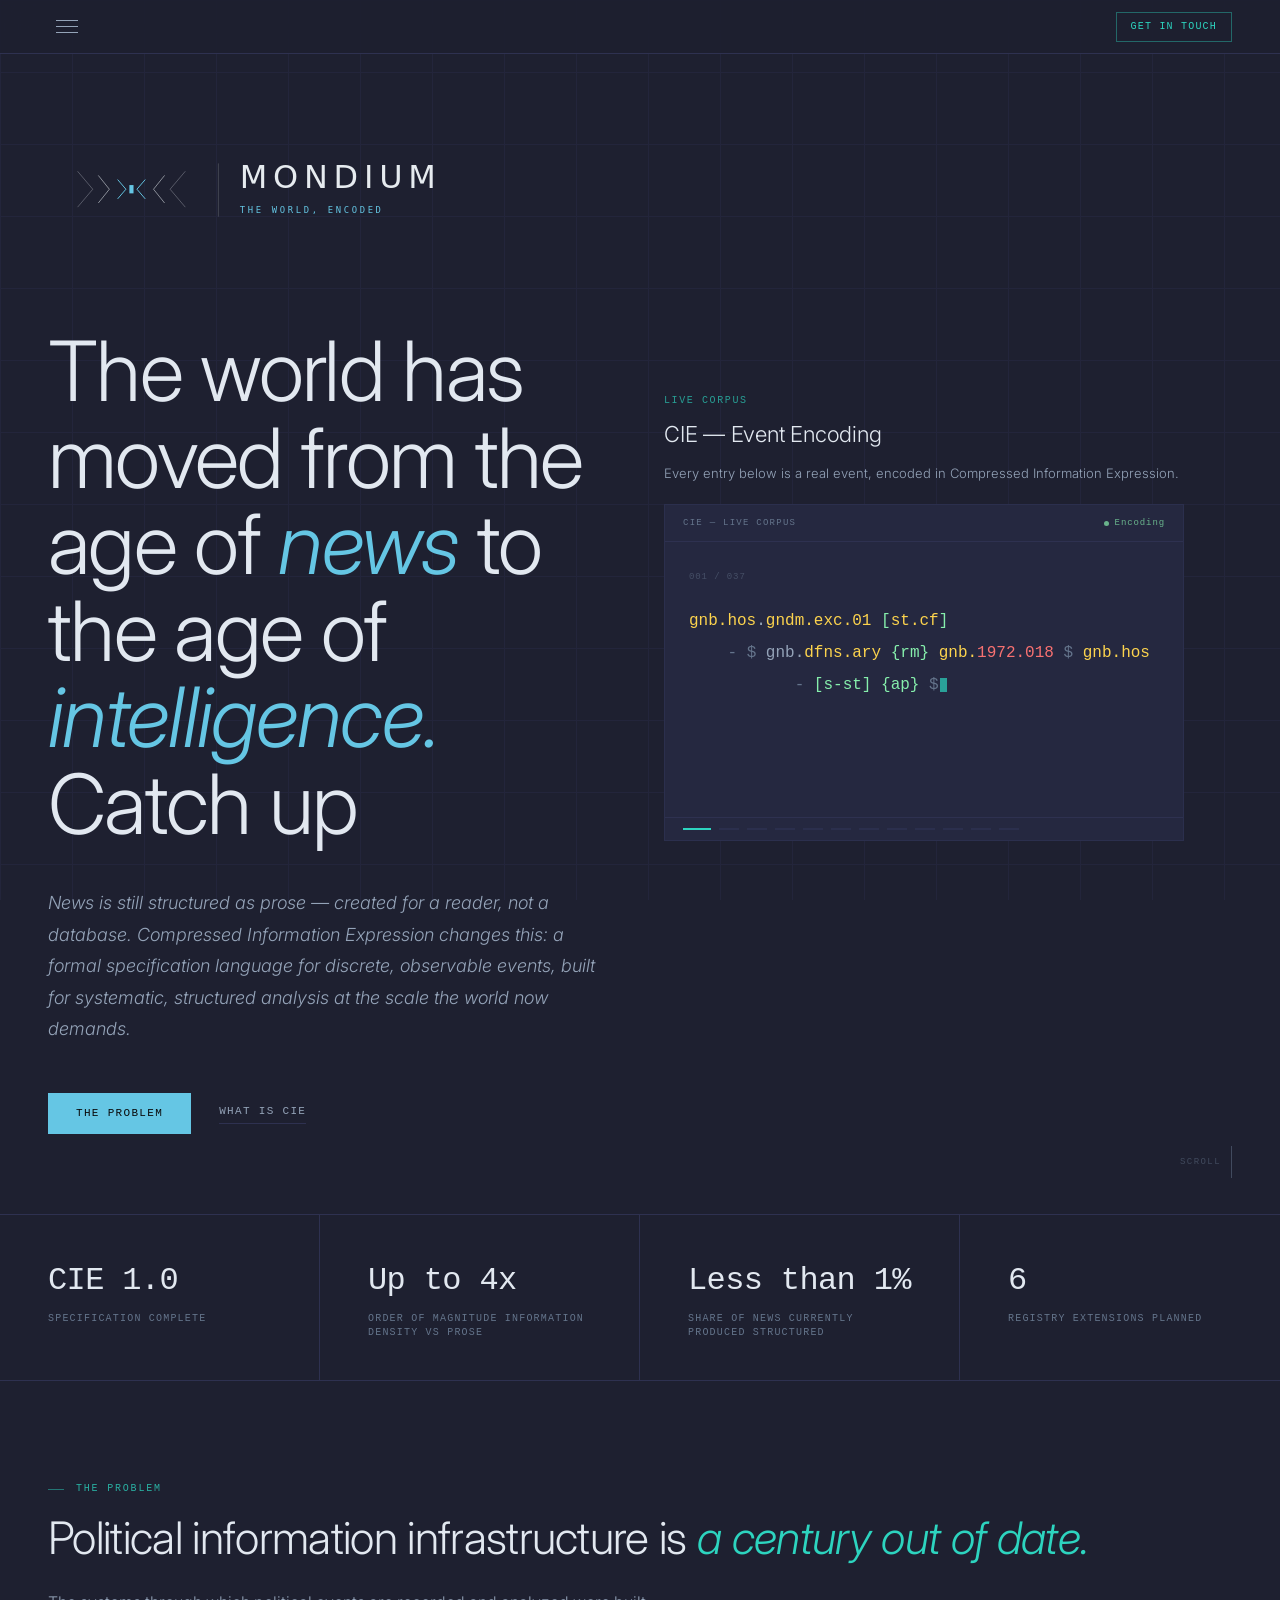
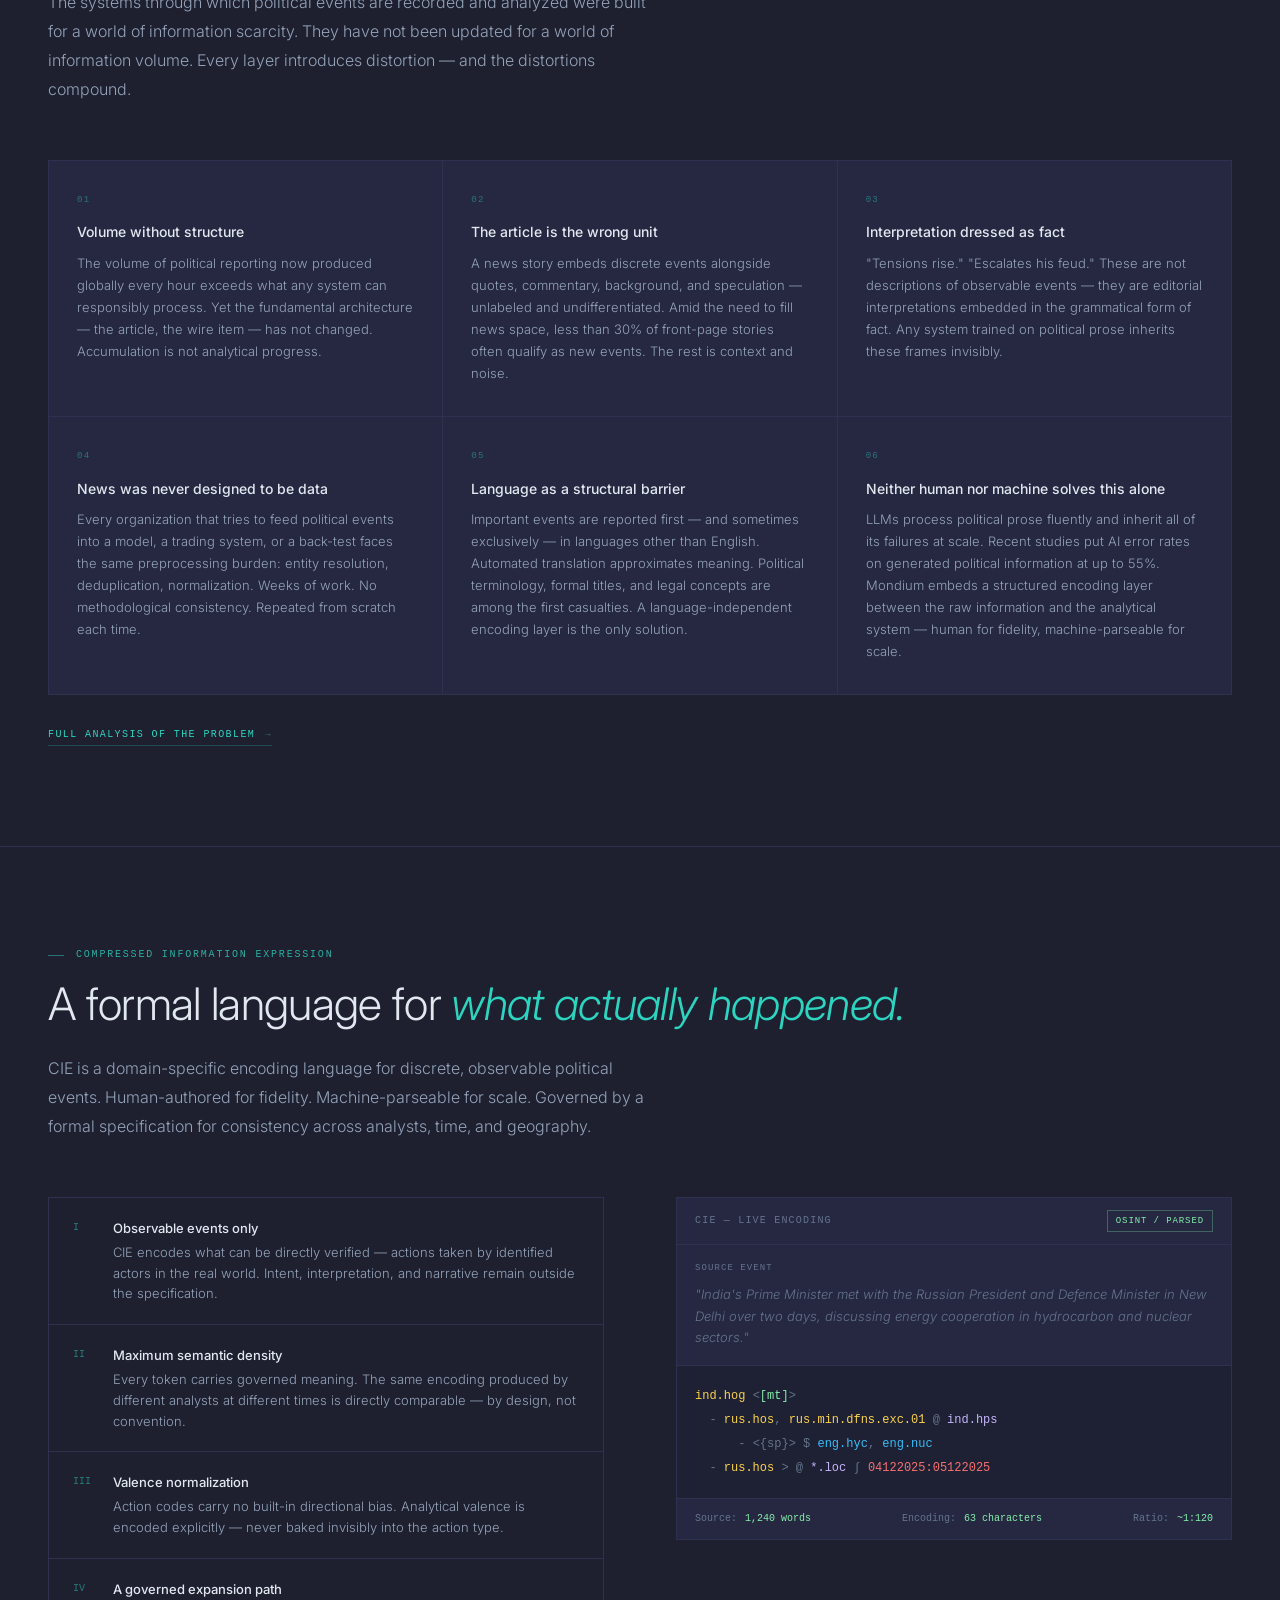
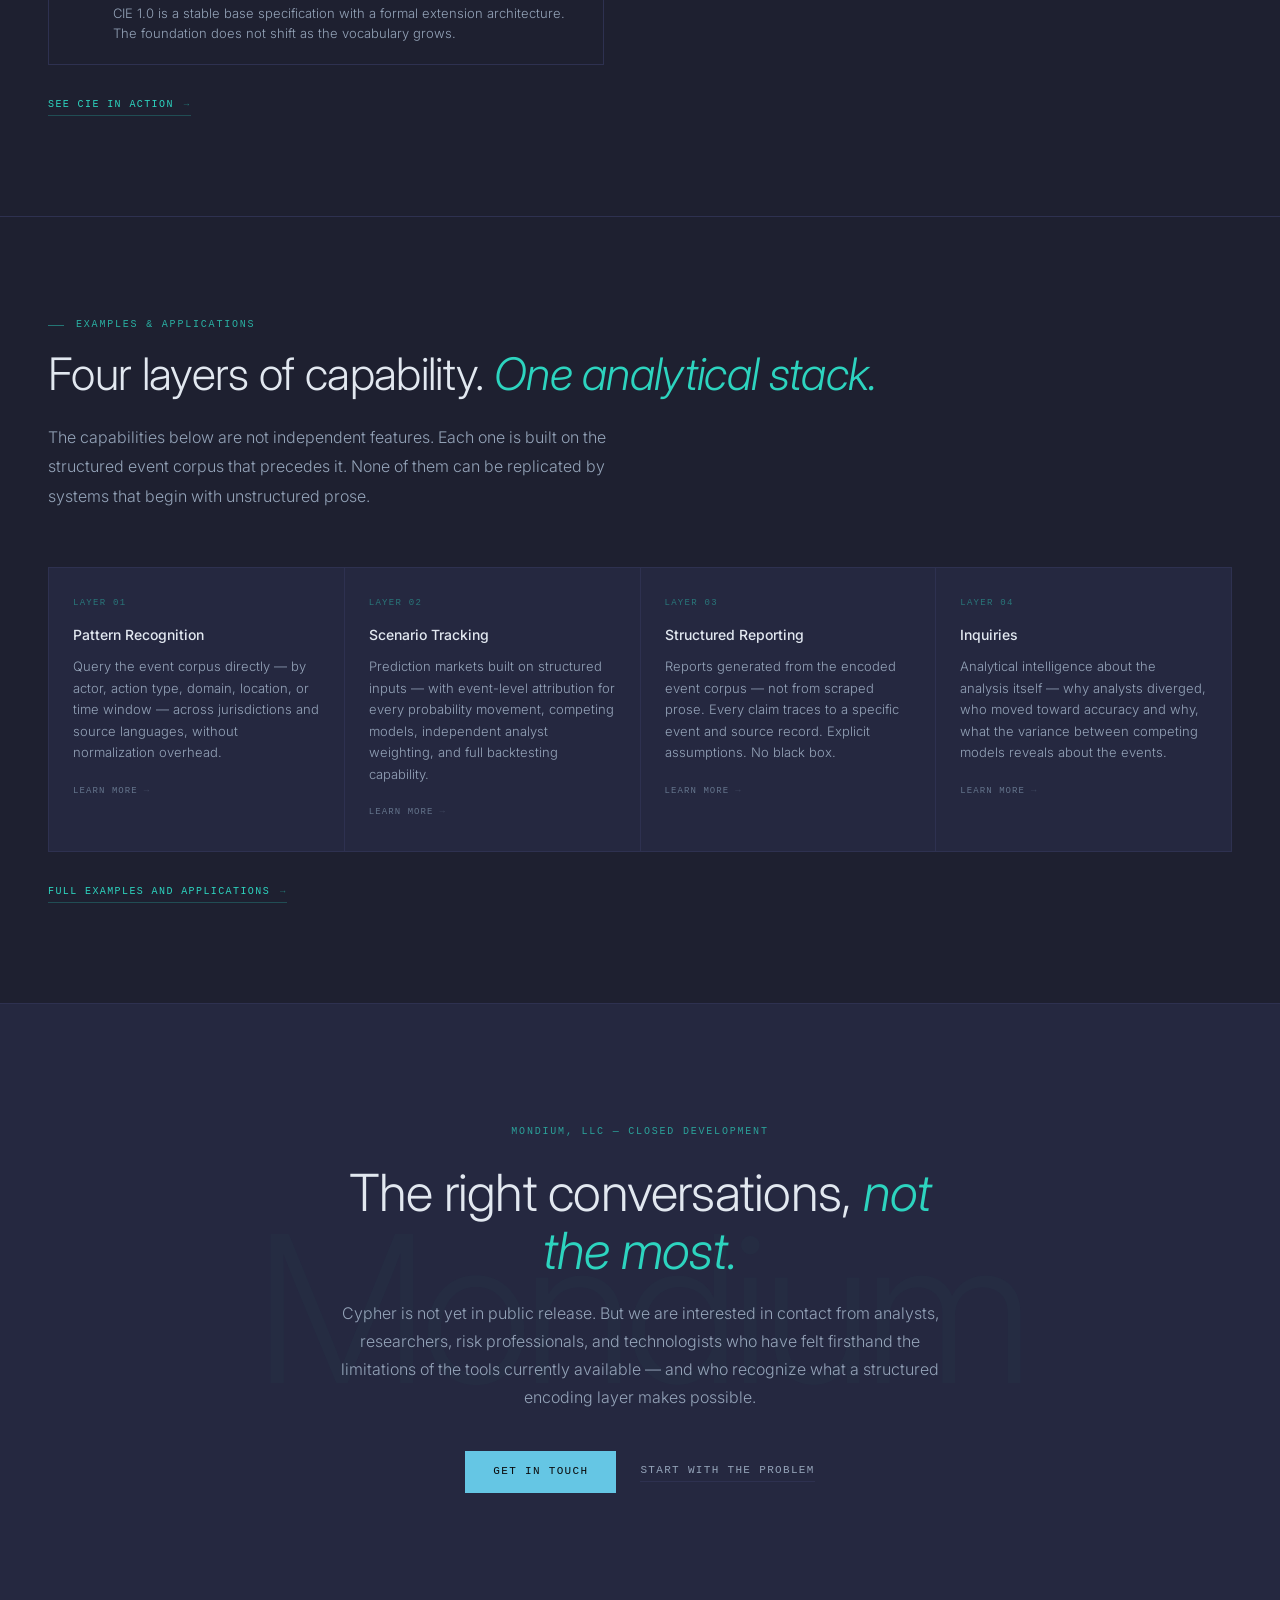
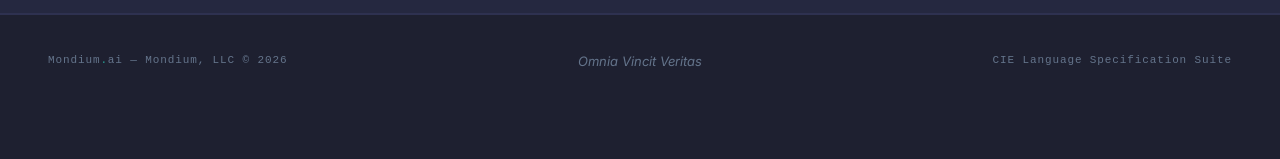
==== commit 41b7b4b5: "Contact button" ====
--- a/index.html
+++ b/index.html
@@ -17,6 +17,7 @@
     <button class="hamburger" id="hamburger-btn" aria-label="Open menu">
       <span></span><span></span><span></span>
     </button>
+    <a href="contact.html" class="nav-cta">Get in touch</a>
   </div>
 </nav>
 
--- a/style.css
+++ b/style.css
@@ -170,6 +170,27 @@
   color: var(--text-tertiary);
 }
 
+/* ── NAV CTA (index.html only) ── */
+.nav-cta {
+  font-family: var(--mono);
+  font-size: 10px;
+  letter-spacing: 0.12em;
+  text-transform: uppercase;
+  color: var(--accent);
+  text-decoration: none;
+  border: 1px solid rgba(45,212,191,0.4);
+  padding: 6px 14px;
+  white-space: nowrap;
+  transition: background 0.2s, border-color 0.2s;
+}
+.nav-cta:hover {
+  background: var(--accent-dim);
+  border-color: rgba(45,212,191,0.6);
+}
+@media (max-width: 768px) {
+  .nav-cta { display: none; }
+}
+
 /* ── LAYOUT ── */
 .page-container {
   max-width: 1280px;
@@ -917,7 +938,8 @@
     grid-template-columns: 1fr;
   }
   .hero-right {
-    display: none;
+    padding-right: 0;
+    height: auto;
   }
 }
 
@@ -951,6 +973,8 @@
 
 @media (max-width: 768px) {
   .hero-logo { height: 56px; }
+  .animatic-body { padding: 20px 16px 24px; min-height: 200px; }
+  .animatic-text { font-size: 13px; min-height: 140px; }
 }
 
 @media (max-width: 640px) {
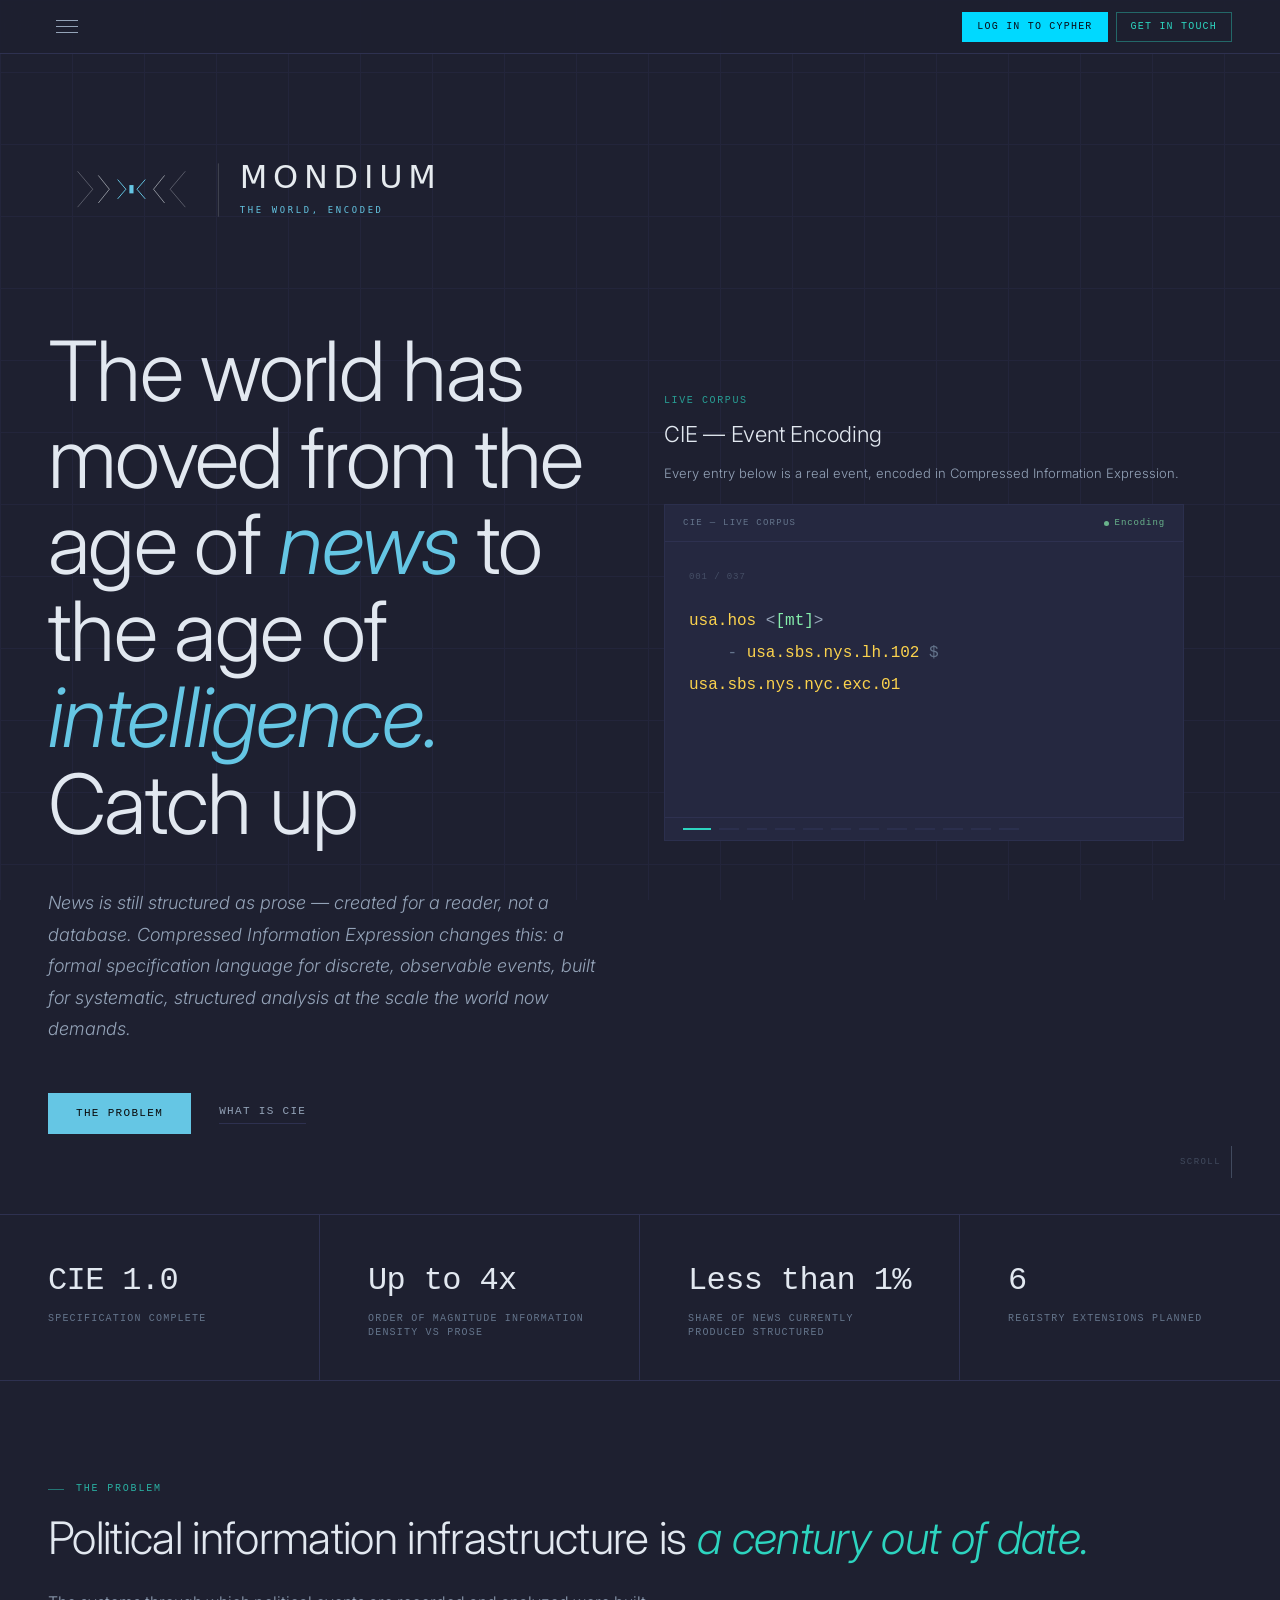
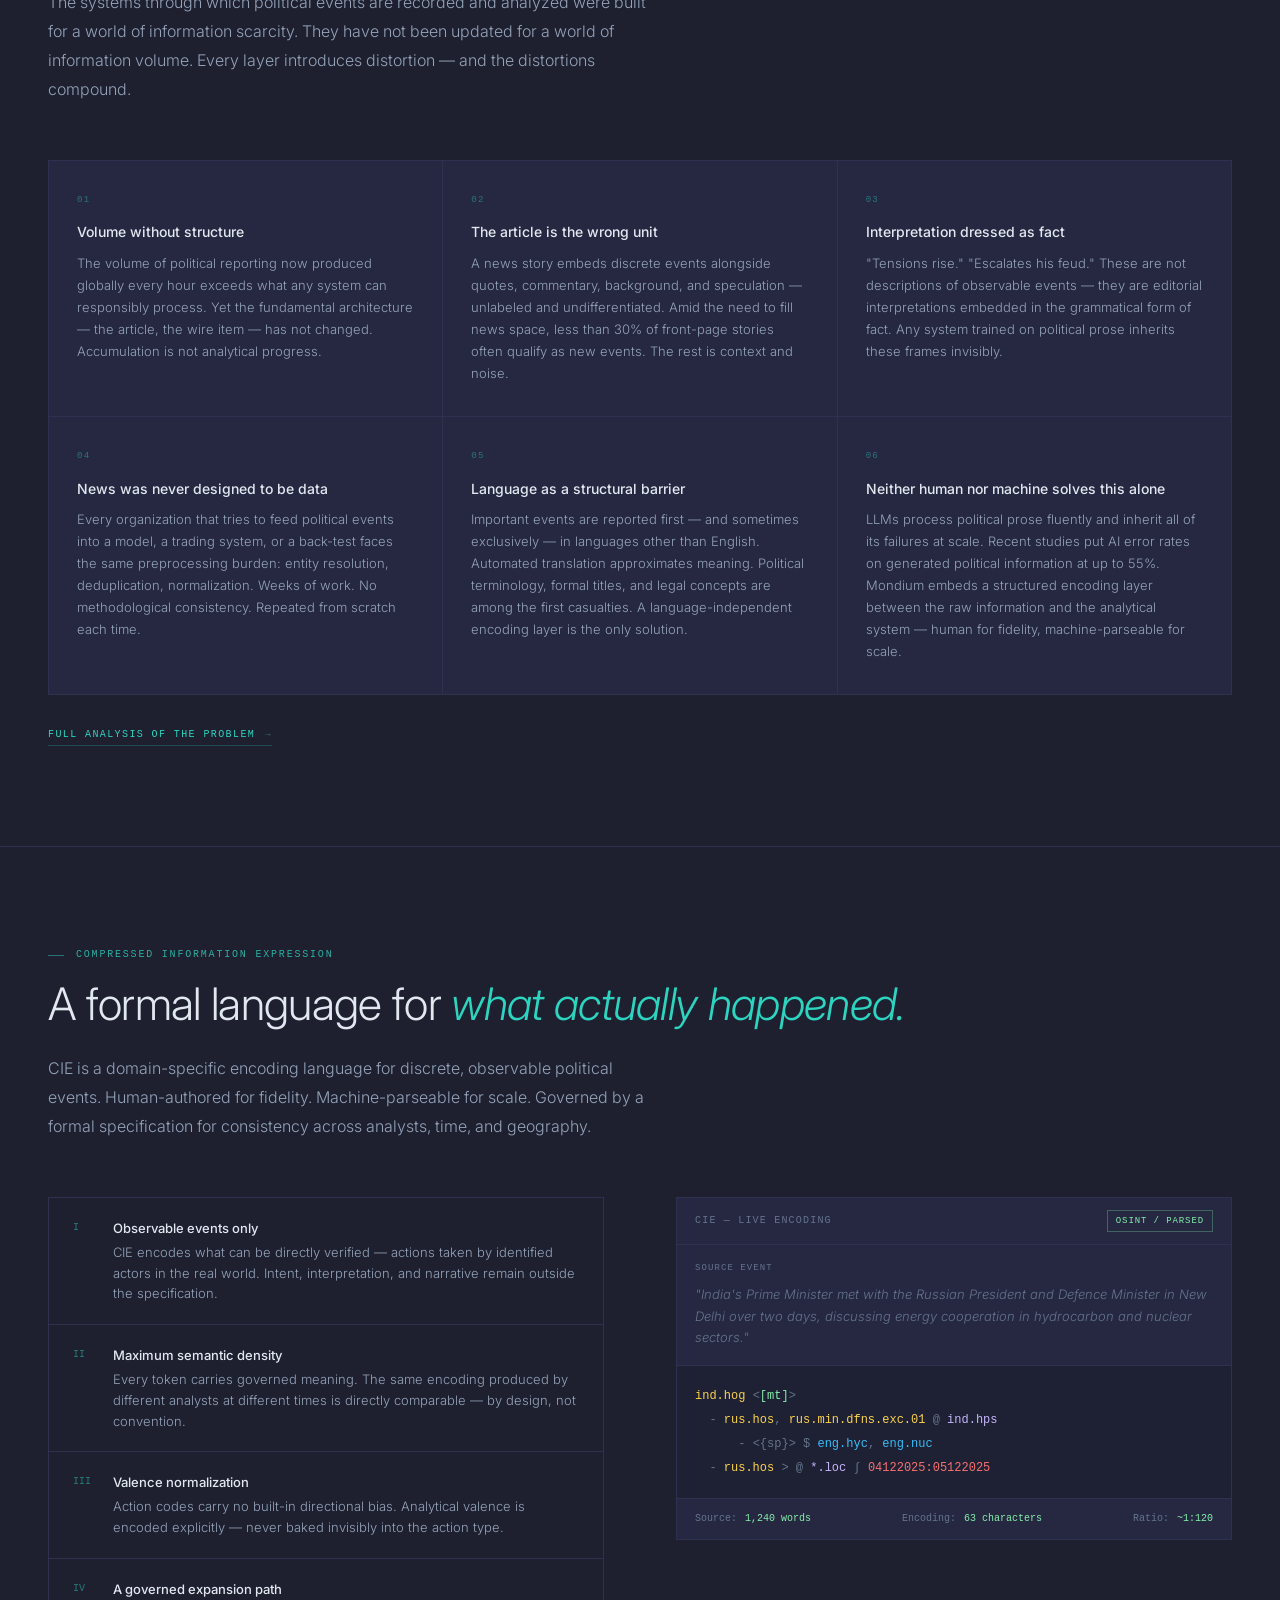
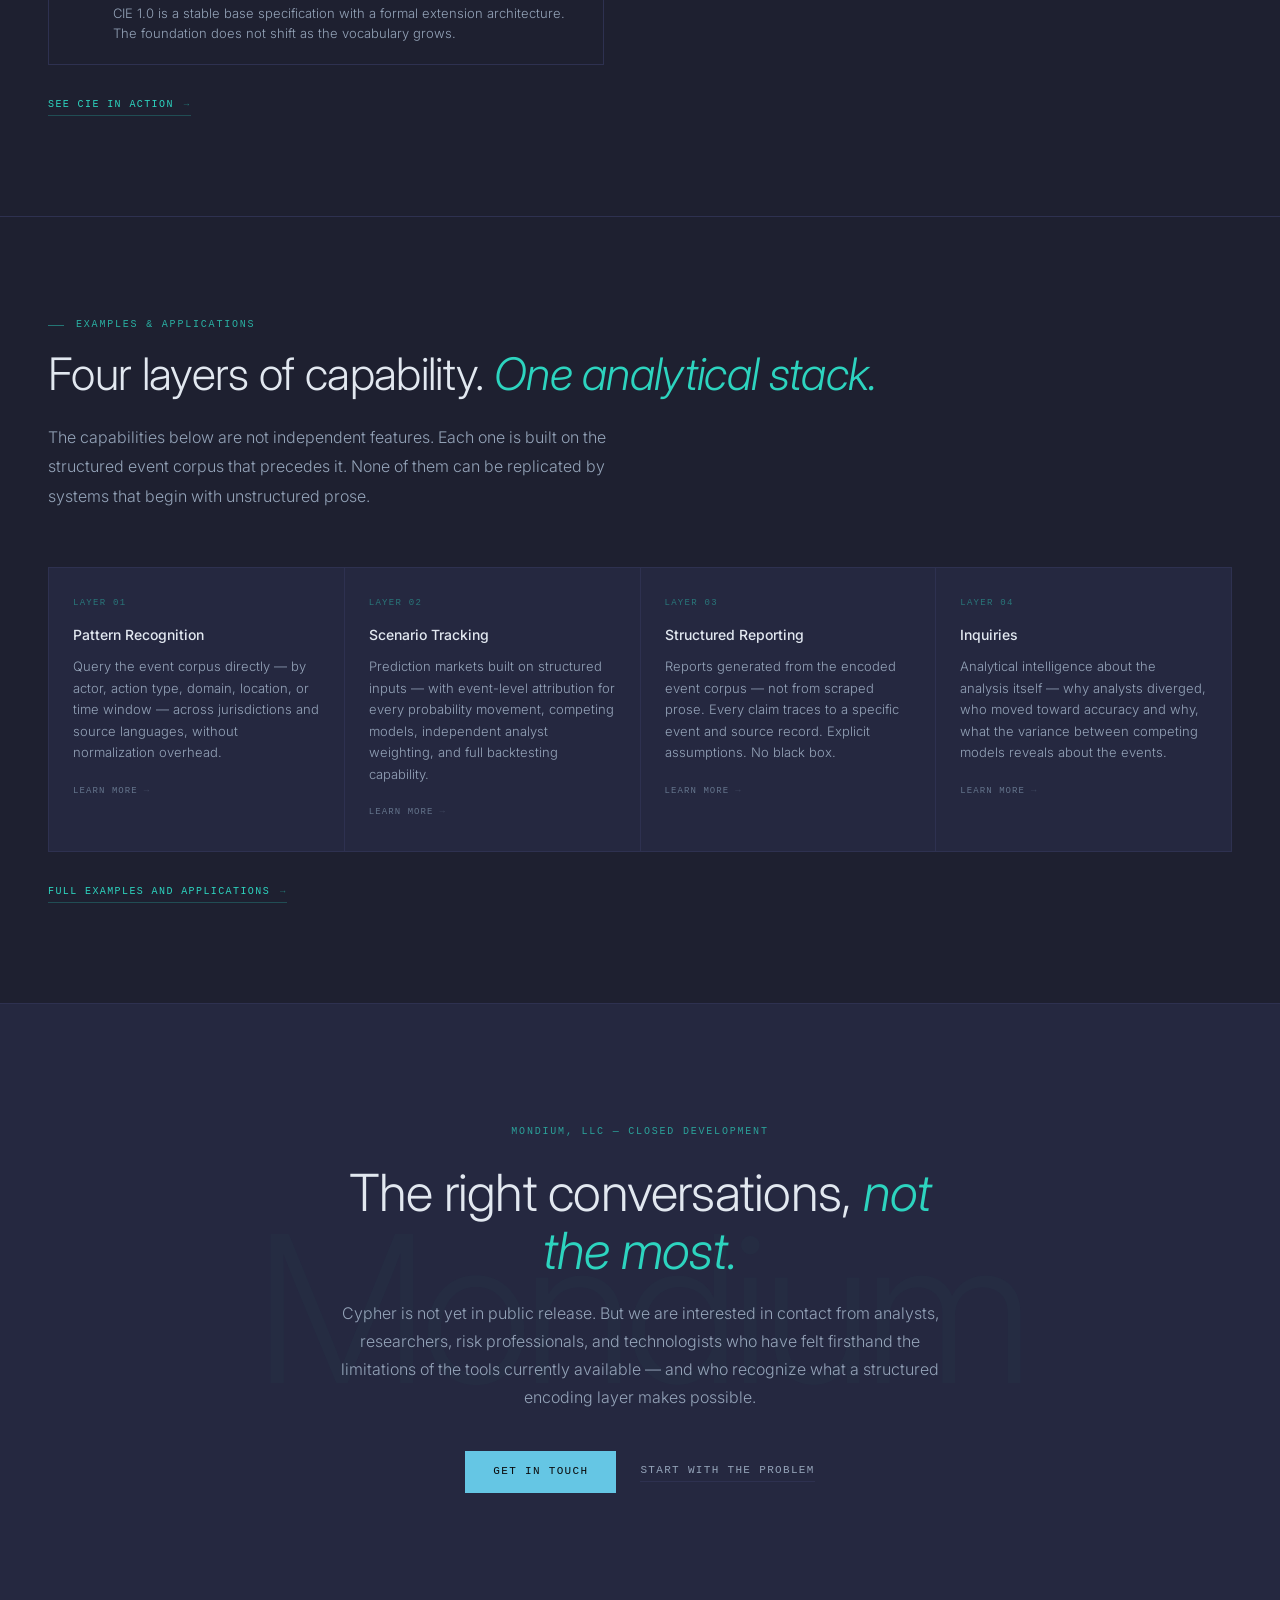
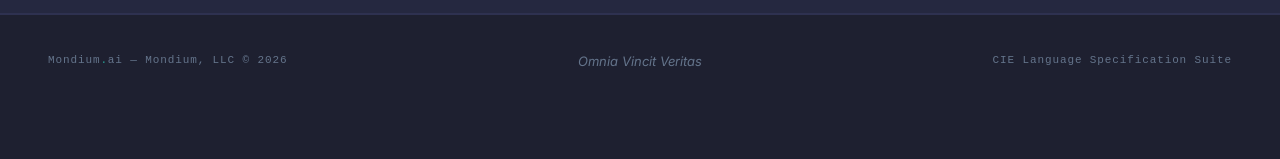
==== commit 2033df76: "Cypher login button" ====
--- a/index.html
+++ b/index.html
@@ -17,6 +17,7 @@
     <button class="hamburger" id="hamburger-btn" aria-label="Open menu">
       <span></span><span></span><span></span>
     </button>
+    <a href="https://cypher.mondium.ai/auth/login" class="nav-cta nav-login">Log in to Cypher</a>
     <a href="contact.html" class="nav-cta">Get in touch</a>
   </div>
 </nav>
--- a/style.css
+++ b/style.css
@@ -187,8 +187,20 @@
   background: var(--accent-dim);
   border-color: rgba(45,212,191,0.6);
 }
+/* ── NAV LOGIN BUTTON (index.html only) ── */
+.nav-login {
+  background: #00d9ff;
+  border-color: #00d9ff;
+  color: #0a0f1a;
+  margin-right: 8px;
+}
+.nav-login:hover {
+  background: #33e4ff;
+  border-color: #33e4ff;
+}
 @media (max-width: 768px) {
-  .nav-cta { display: none; }
+  .nav-cta { padding: 5px 10px; margin-left: 12px; }
+  .nav-login { margin-right: 6px; }
 }
 
 /* ── LAYOUT ── */
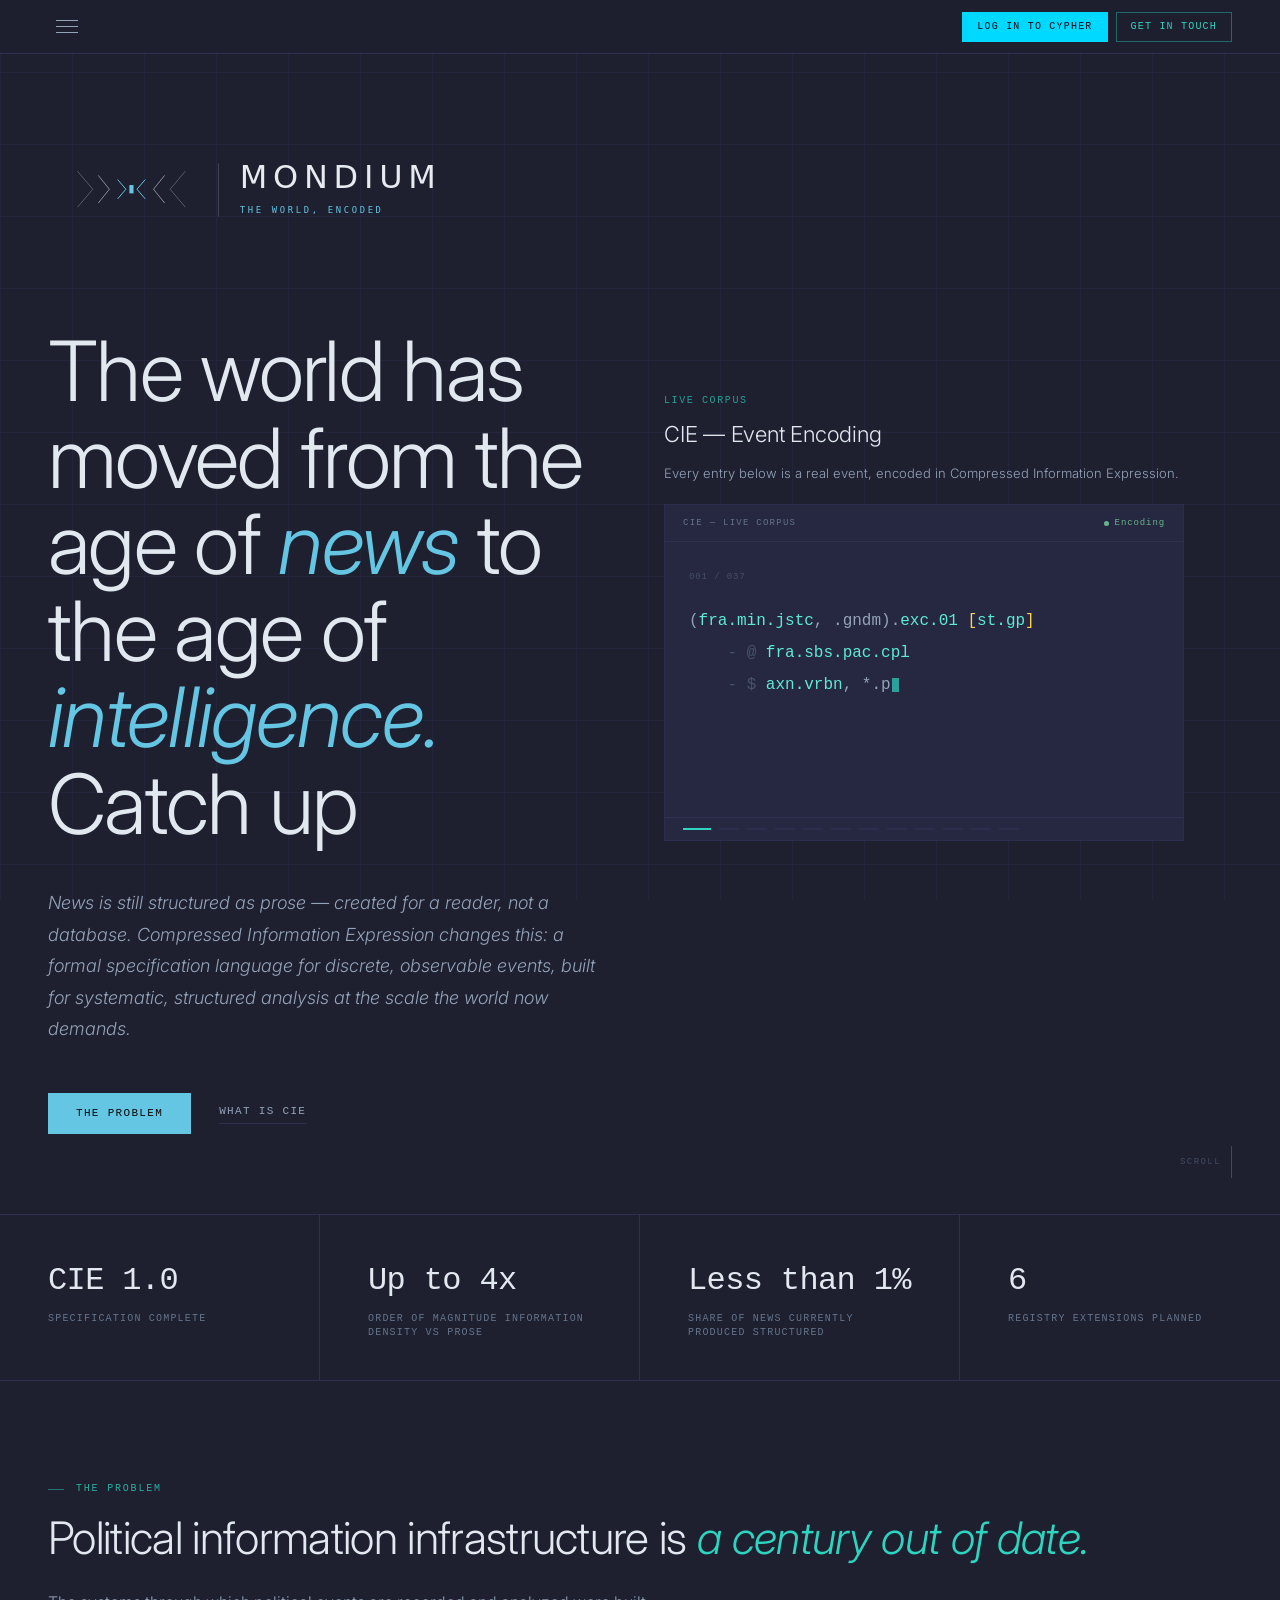
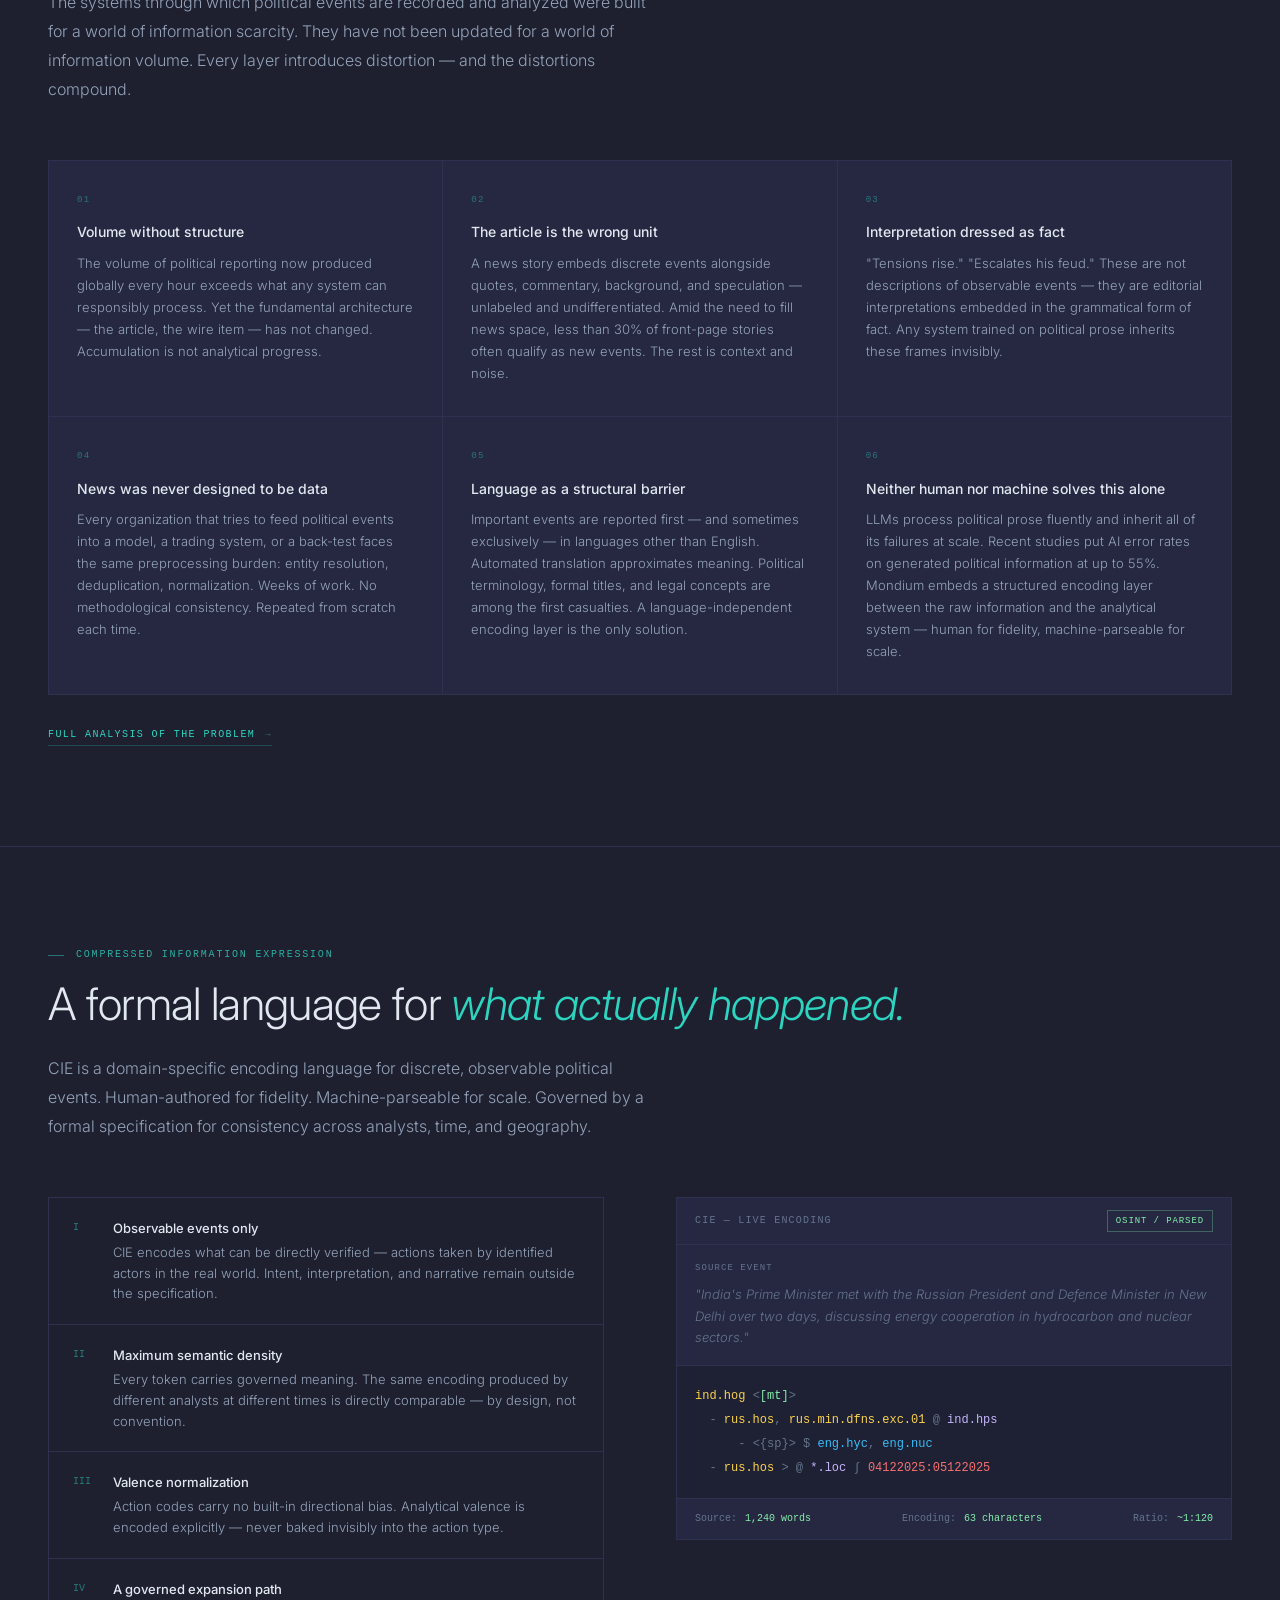
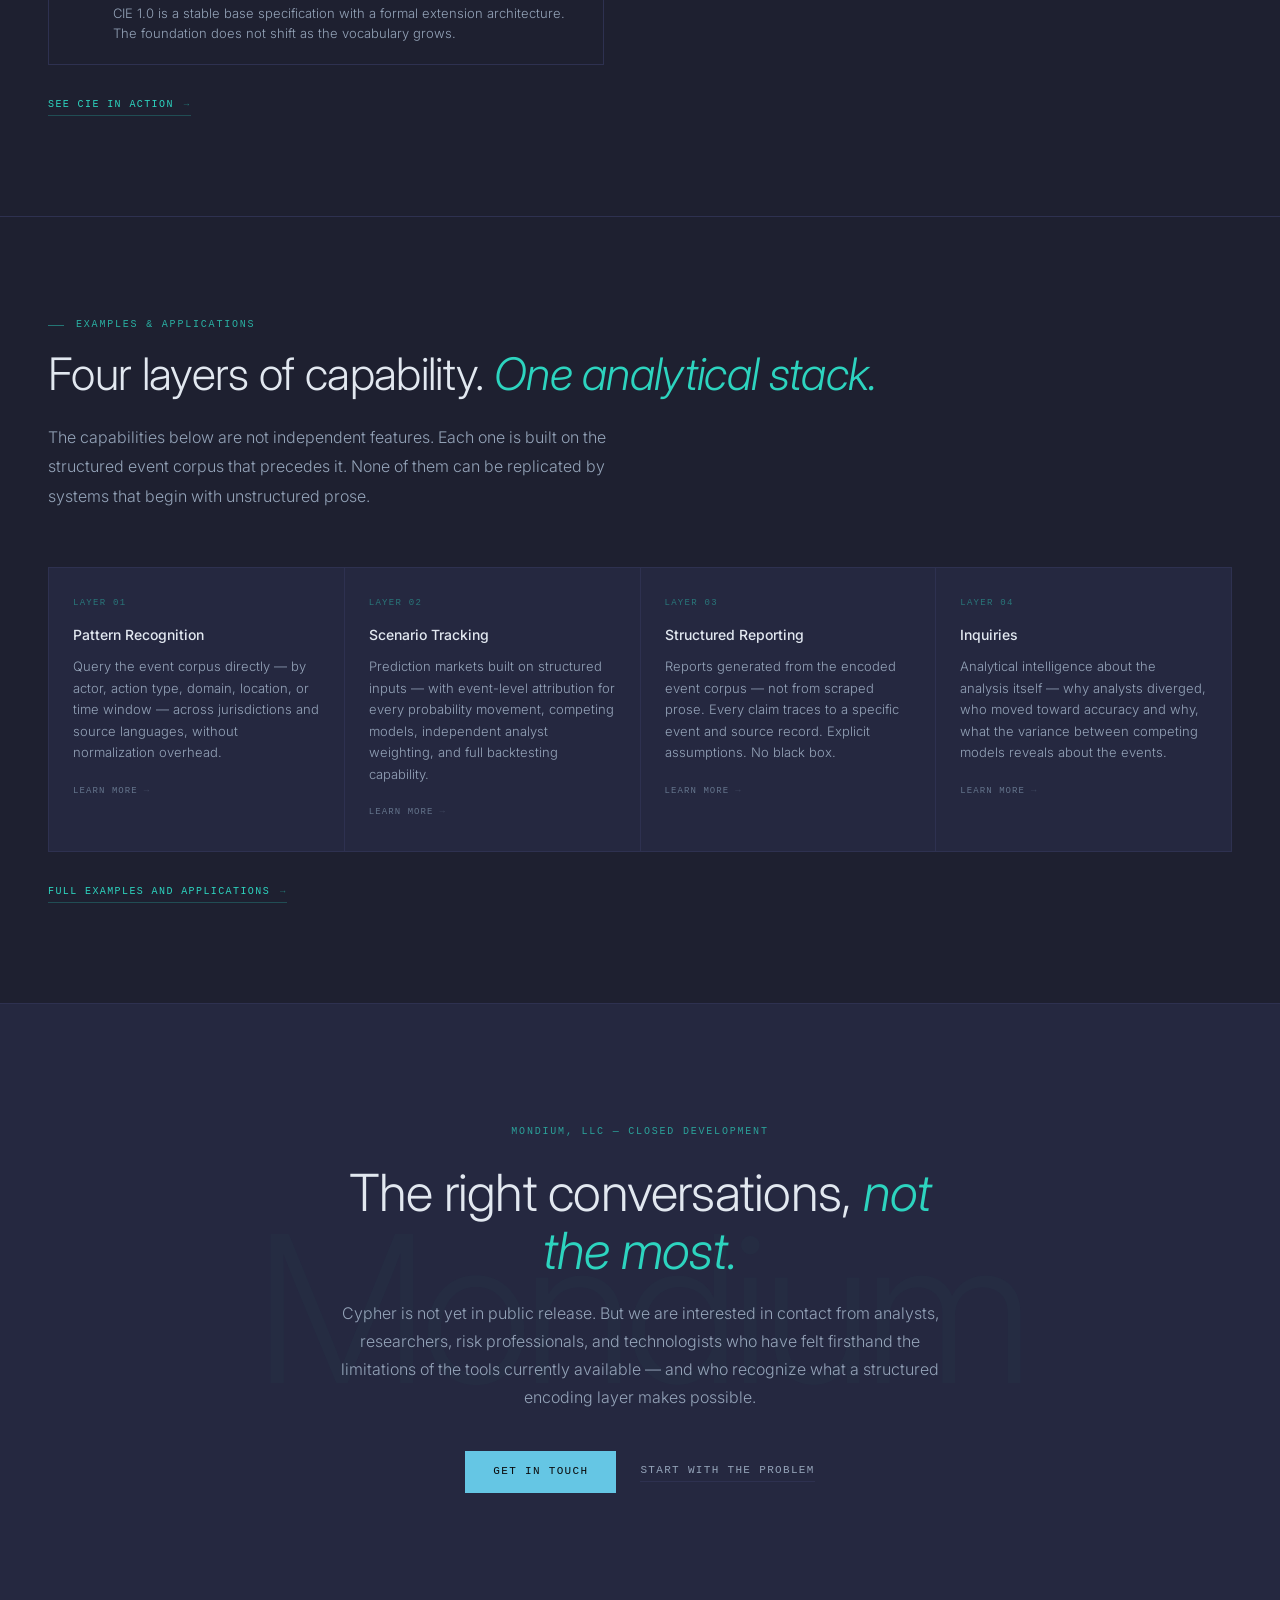
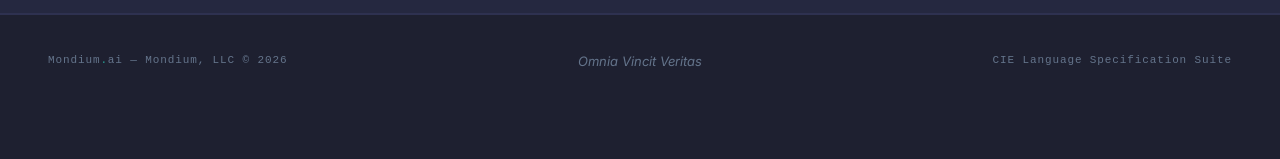
==== commit 55cc9c11: "Event typing speed revision 20062026 1" ====
--- a/index.html
+++ b/index.html
@@ -495,8 +495,8 @@
 const pipsEl    = document.getElementById('animatic-pips');
  
 const TOTAL     = EXAMPLES.length;
-const TYPECHAR  = 18;   // ms per character
-const PAUSE     = 3200; // ms to hold after full reveal
+const TYPECHAR  = 24;   // ms per character
+const PAUSE     = 5200; // ms to hold after full reveal
 const FADE      = 400;  // ms fade transition
  
 // Build pip indicators (show up to 12, dots for rest)
--- a/style.css
+++ b/style.css
@@ -16,6 +16,7 @@
   --accent:         #2dd4bf;
   --accent-bright:  #2dd4bf;
   --accent-dim:     rgba(45,212,191,0.12);
+  --accent-light:   #5eead4;
   --mono-green:     #86efac;
   --mono-amber:     #fcd34d;
   --mono-blue:      #38bdf8;
@@ -1045,12 +1046,12 @@
 .animatic-text { font-family: var(--mono); font-size: 16px; line-height: 2; color: var(--text-secondary); white-space: pre-wrap; overflow: hidden; overflow-x: hidden; min-height: 180px; }
 
 /* Syntax token colors */
-.animatic-text .t-actor    { color: var(--mono-amber); }
-.animatic-text .t-action   { color: var(--mono-green); }
-.animatic-text .t-domain   { color: var(--mono-blue); }
-.animatic-text .t-location { color: var(--mono-purple); }
-.animatic-text .t-op       { color: var(--text-tertiary); }
-.animatic-text .t-value    { color: var(--mono-red); }
+.animatic-text .t-actor    { color: var(--accent-light); }   /* WHO   — teal-light  #5eead4 */
+.animatic-text .t-action   { color: var(--mono-amber); }     /* WHAT  — amber       #fcd34d */
+.animatic-text .t-domain   { color: var(--mono-blue); }      /* FIELD — sky blue    #38bdf8 */
+.animatic-text .t-location { color: var(--mono-purple); }    /* WHERE — lavender    #c4b5fd */
+.animatic-text .t-op       { color: #475569; }               /* STRUC — dark slate  (recedes) */
+.animatic-text .t-value    { color: #fb923c; }               /* DATA  — orange-coral #fb923c */
 
 /* Blinking cursor */
 .animatic-cursor { display: inline-block; width: 7px; height: 14px; background: var(--accent); opacity: 0.7; vertical-align: middle; animation: blink 1s step-end infinite; margin-left: 1px; }
